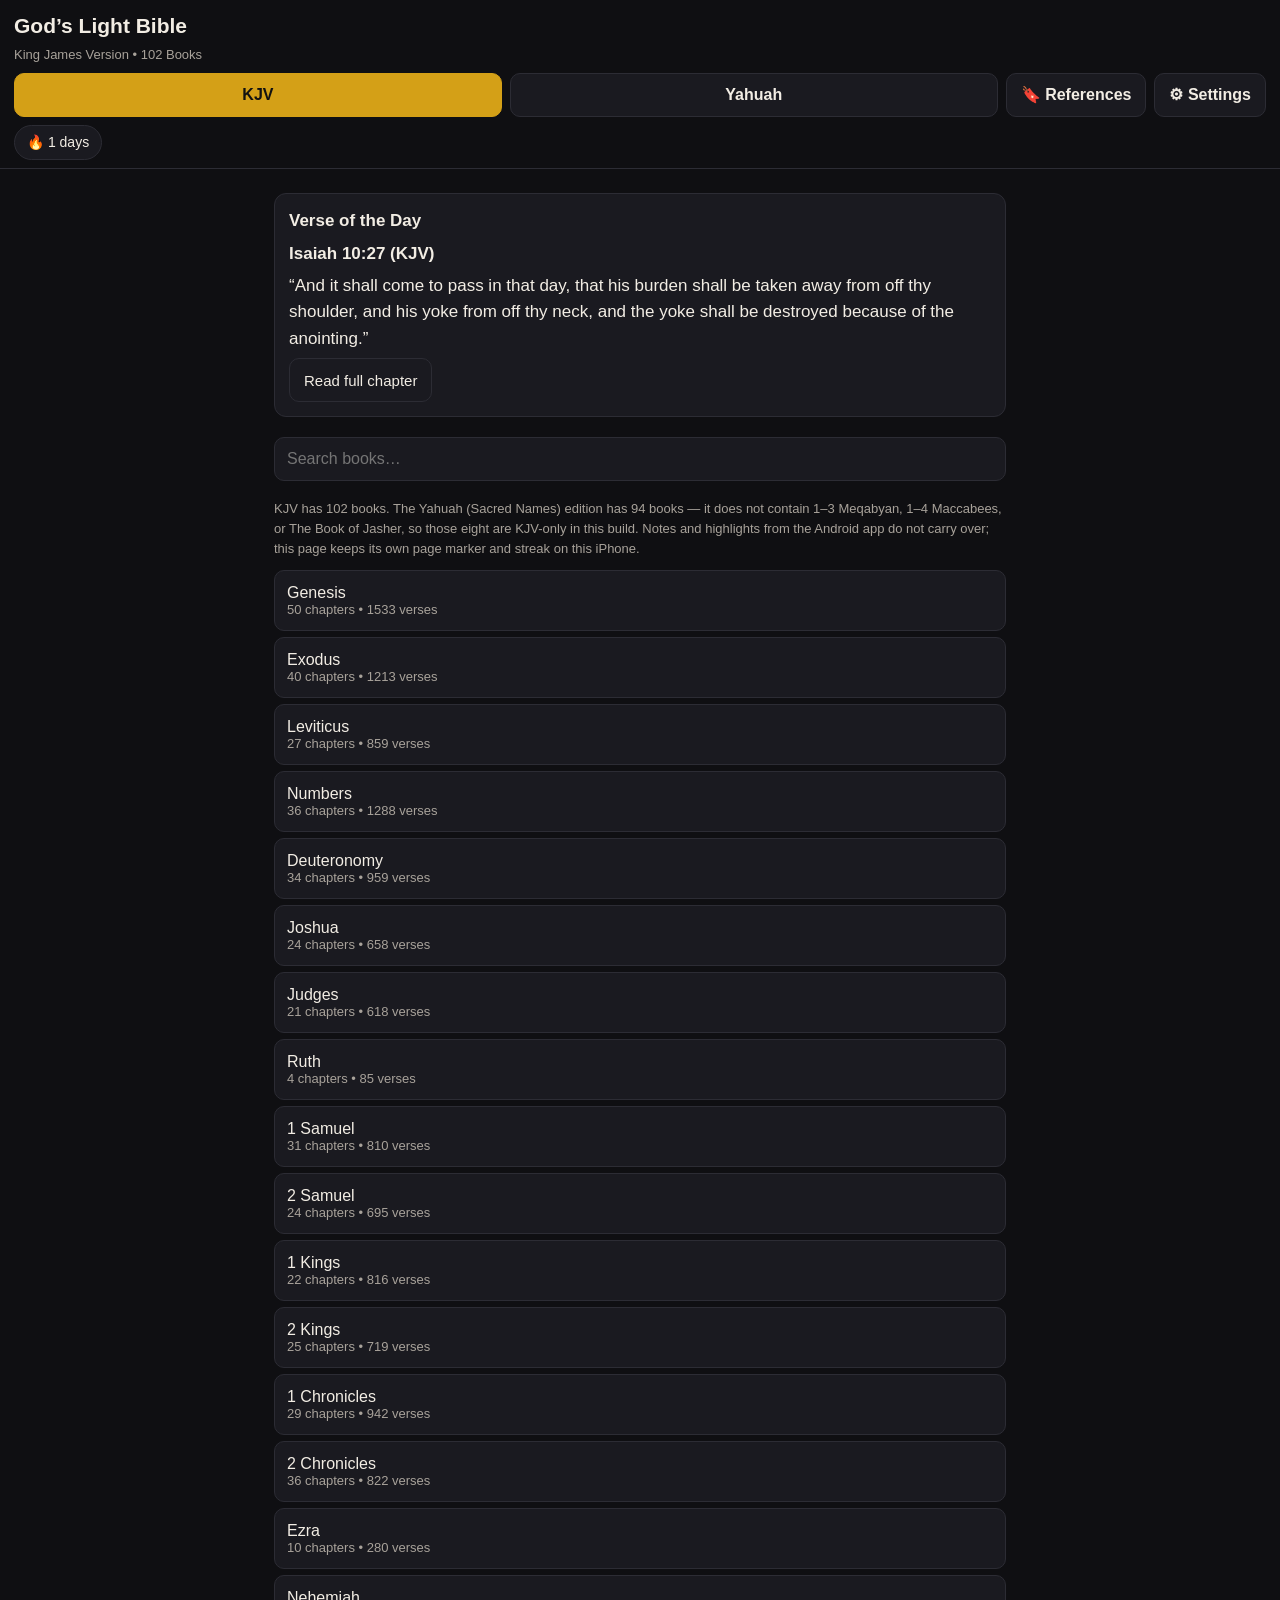
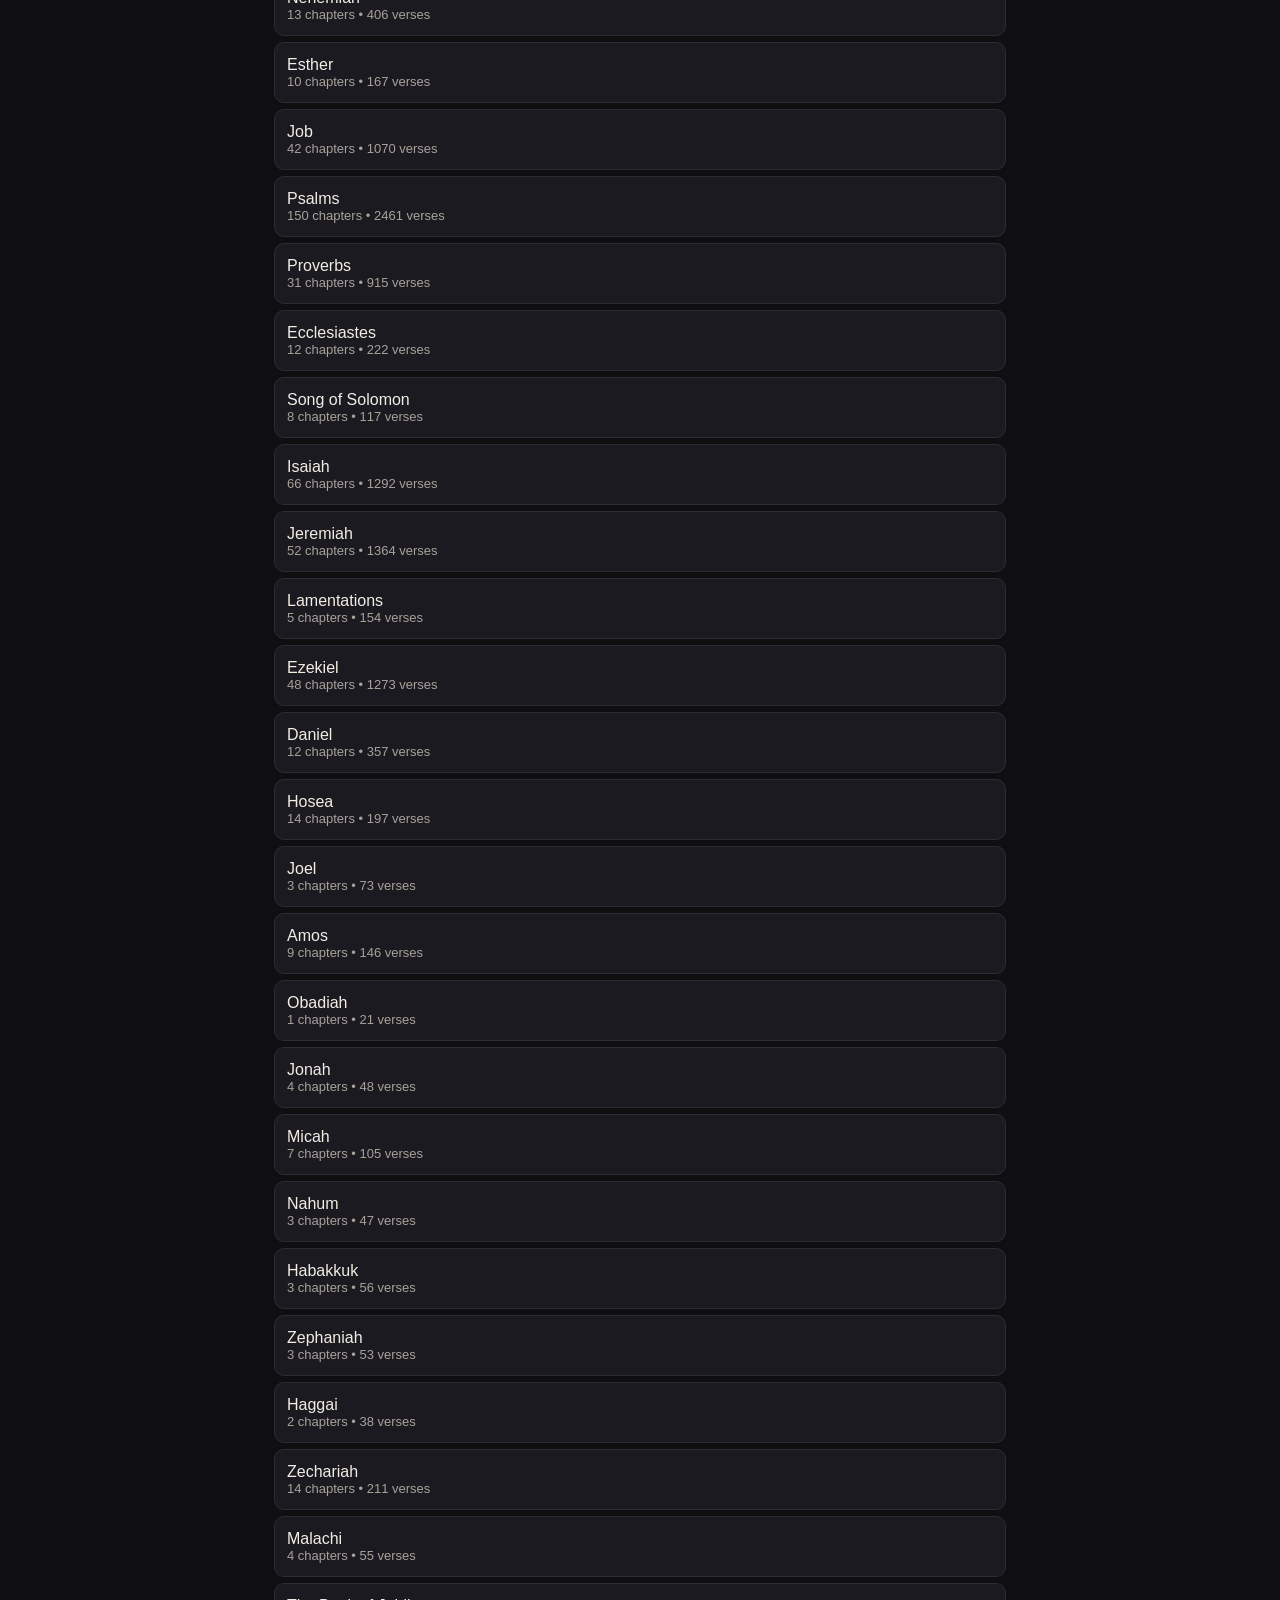
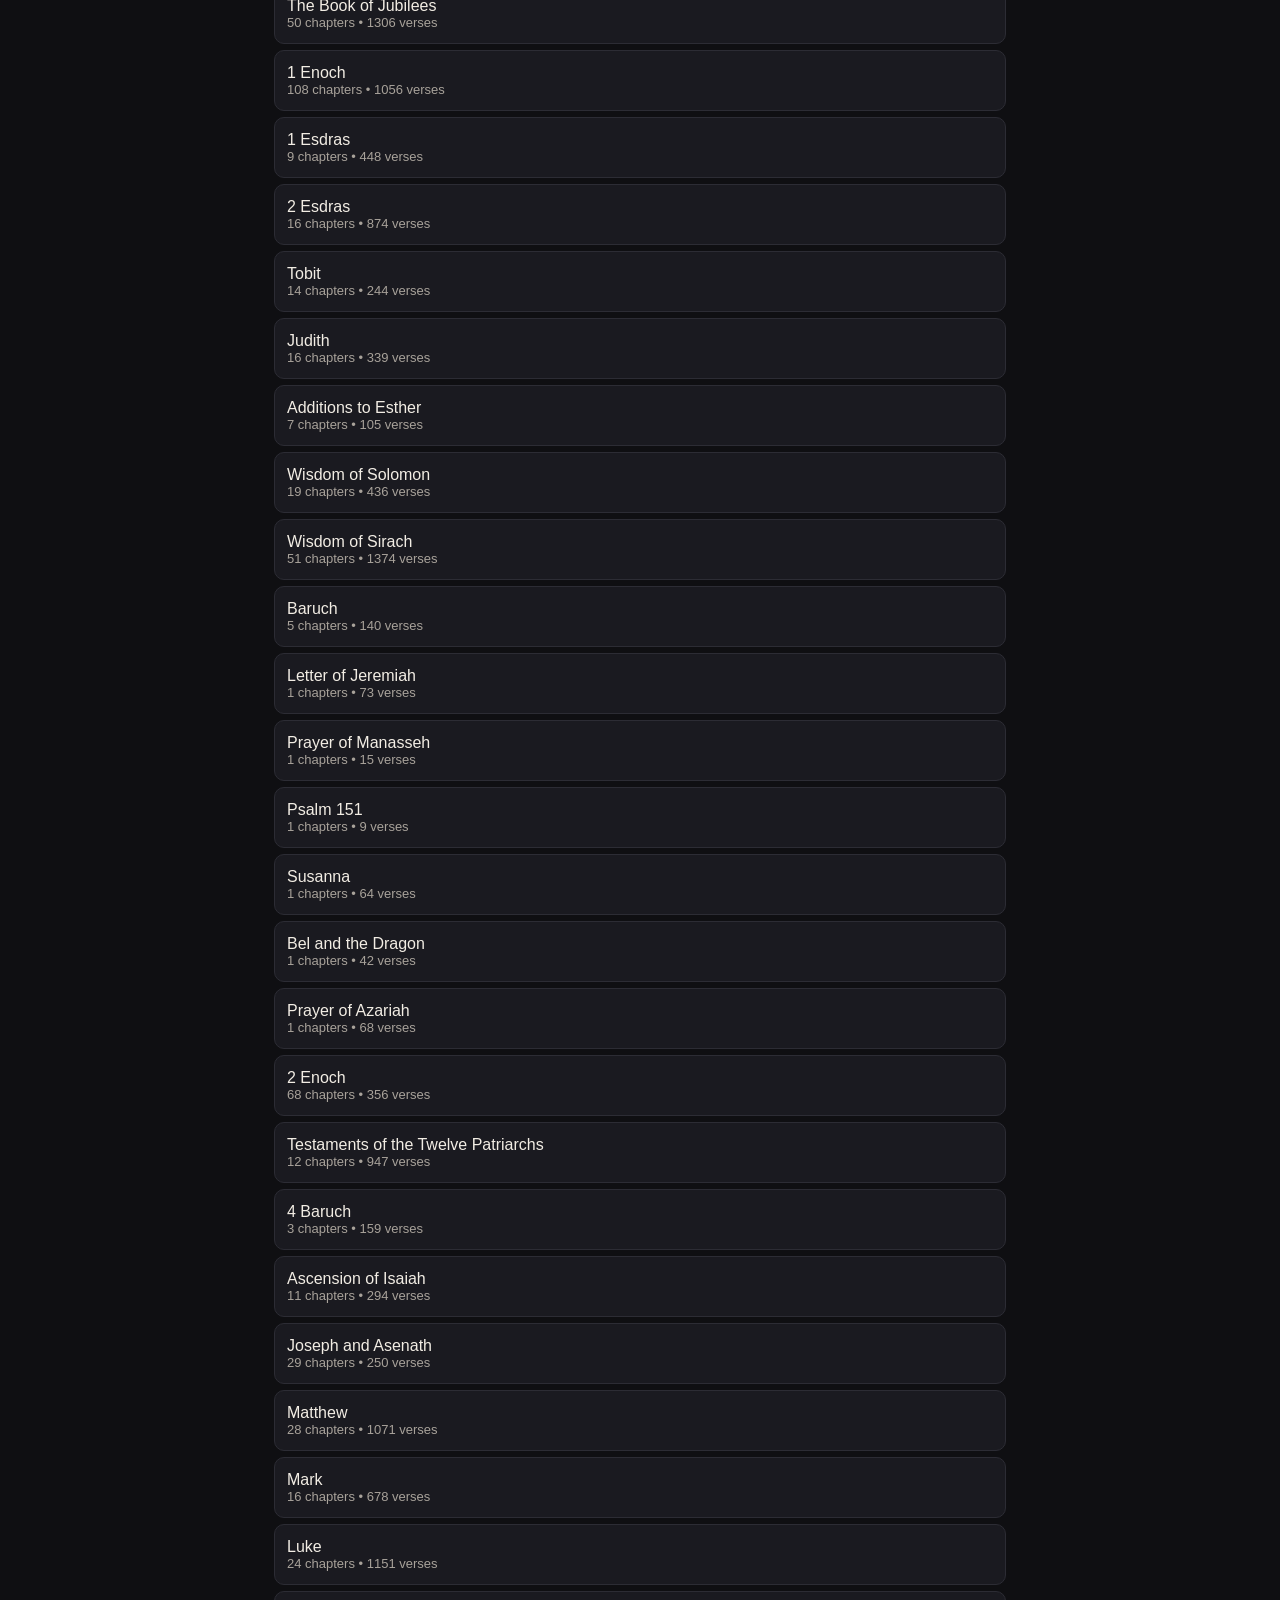
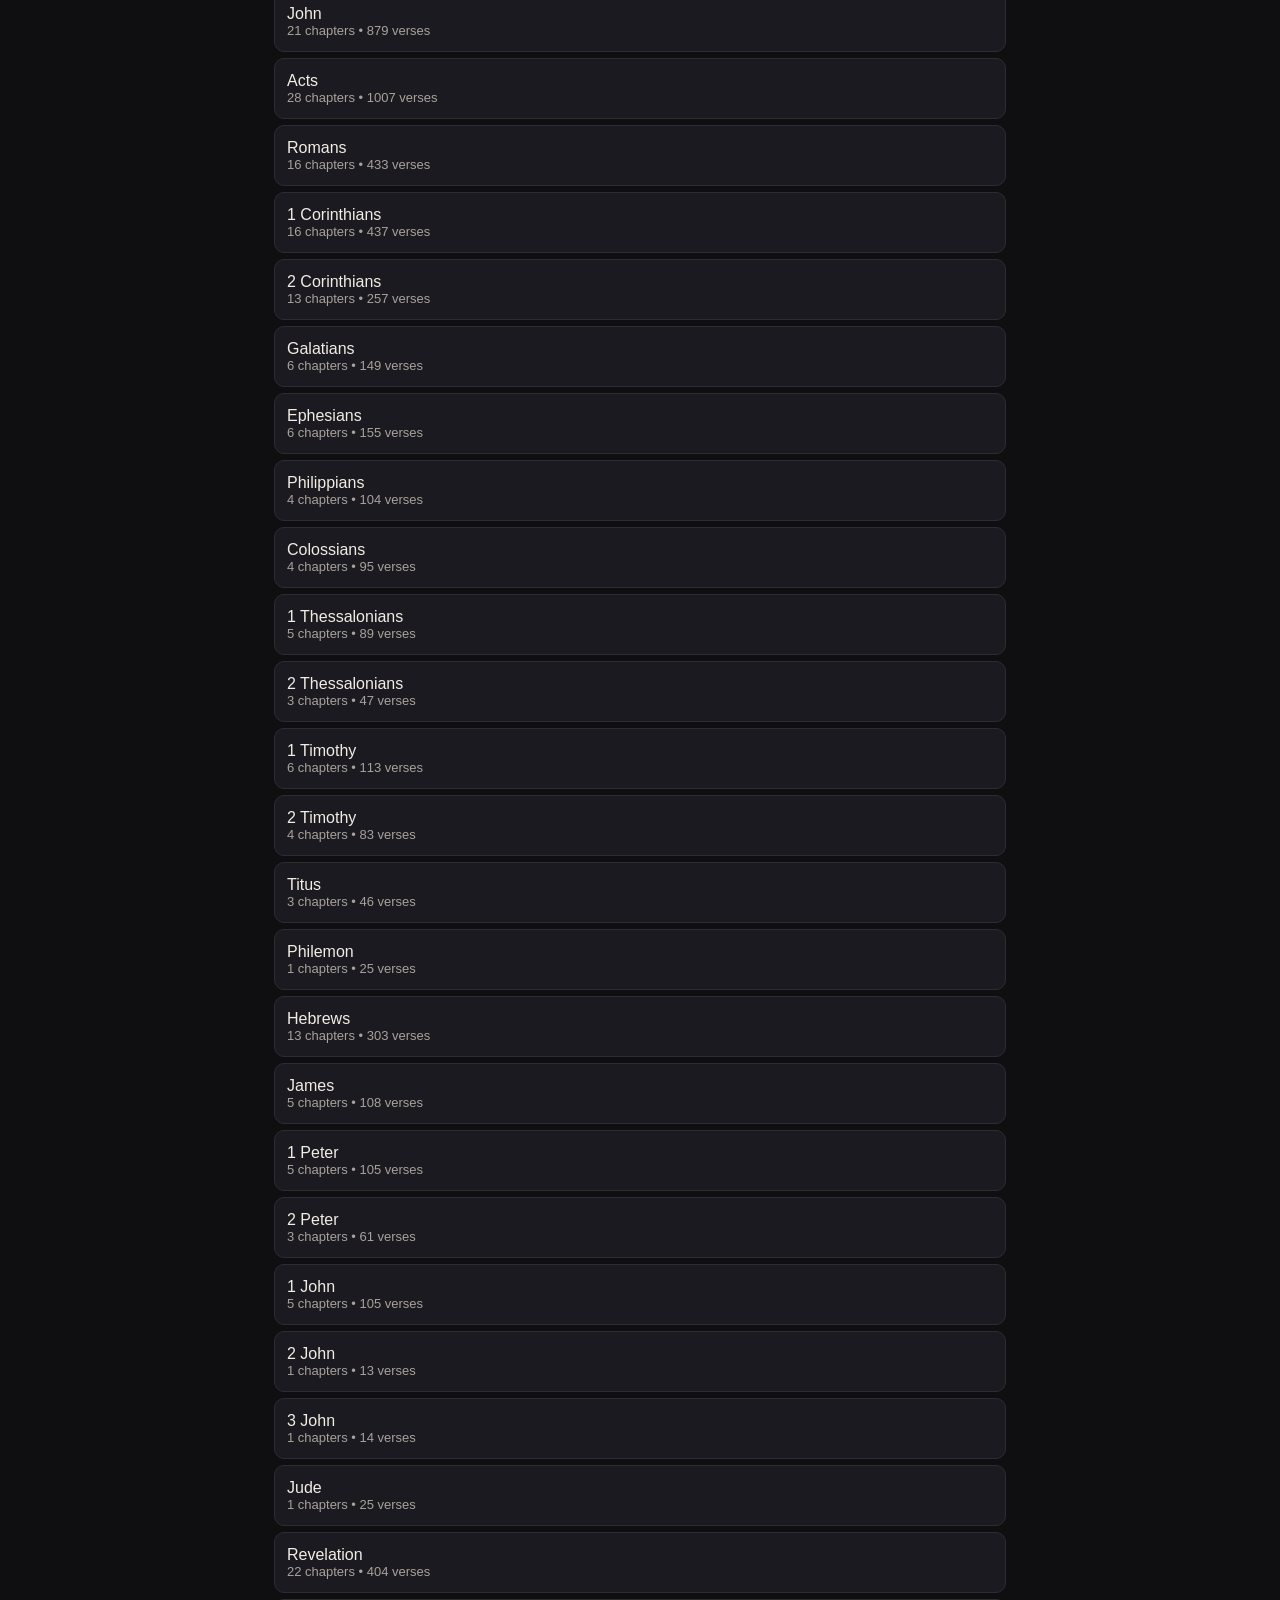
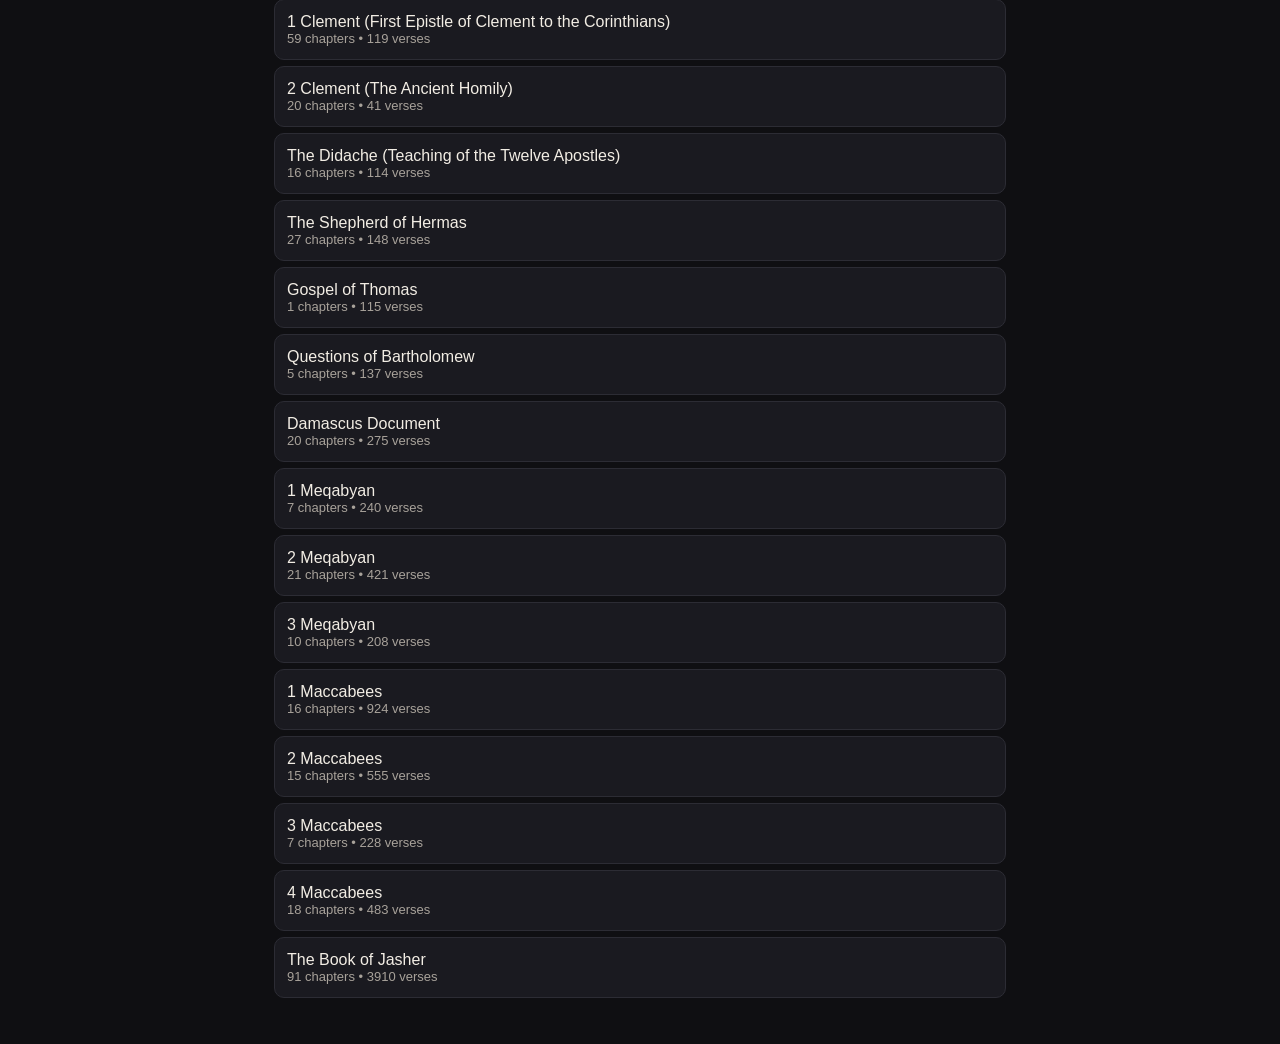
==== gods-light-bible.html @ ff51f97f "Add God's Light Bible reader page (KJV + Yahuah)" ====
<!DOCTYPE html>
<html lang="en">
<head>
<meta charset="utf-8">
<meta name="viewport" content="width=device-width, initial-scale=1, viewport-fit=cover">
<meta name="apple-mobile-web-app-capable" content="yes">
<meta name="mobile-web-app-capable" content="yes">
<meta name="apple-mobile-web-app-title" content="God's Light Bible">
<meta name="theme-color" content="#0f0f12">
<title>God's Light Bible</title>
<style>
:root{--fs:17px;--bg:#0f0f12;--card:#1a1a20;--text:#f2ede4;--muted:#a8a29a;--line:#2c2c34;--gold:#d4a017;--gold-bg:rgba(212,160,23,.16);--red:#e5484d;--accent:#d4a017}
body.light{--bg:#fffbf0;--card:#ffffff;--text:#1c1a17;--muted:#6b655c;--line:#e3dccb;--gold-bg:rgba(180,130,0,.14)}
*{box-sizing:border-box}
html,body{margin:0;padding:0}
body{background:var(--bg);color:var(--text);font-family:-apple-system,BlinkMacSystemFont,"Segoe UI",Roboto,Helvetica,Arial,sans-serif;font-size:var(--fs);line-height:1.55;padding-top:env(safe-area-inset-top);padding-bottom:env(safe-area-inset-bottom)}
header{position:sticky;top:0;z-index:20;background:var(--bg);border-bottom:1px solid var(--line);padding:10px 14px calc(8px + env(safe-area-inset-top)*0)}
h1{font-size:21px;margin:0}
.sub{font-size:13px;color:var(--muted);margin:2px 0 8px}
.tabs{display:flex;gap:8px;flex-wrap:wrap}
button{font-family:inherit;cursor:pointer;min-height:44px}
.tab{flex:1;padding:10px 8px;border:1px solid var(--line);border-radius:10px;background:var(--card);color:var(--text);font-size:16px;font-weight:700}
.tab.active{background:var(--gold);border-color:var(--gold);color:#111}
.tab.small{flex:0 0 auto;padding:10px 14px}
.streak{display:inline-block;margin-top:8px;font-size:14px;background:var(--card);border:1px solid var(--line);border-radius:999px;padding:6px 12px}
main{padding:12px 14px 40px;max-width:760px;margin:0 auto}
input[type=search],input[type=number]{width:100%;padding:12px;border:1px solid var(--line);border-radius:10px;background:var(--card);color:var(--text);font-size:16px;margin:8px 0}
.book{display:block;width:100%;text-align:left;padding:13px 12px;margin:6px 0;border:1px solid var(--line);border-radius:10px;background:var(--card);color:var(--text);font-size:16px}
.book small{color:var(--muted);display:block;font-size:13px}
.chips{display:flex;flex-wrap:wrap;gap:8px;margin:10px 0}
.chip{min-width:48px;padding:10px 6px;border:1px solid var(--line);border-radius:10px;background:var(--card);color:var(--text);font-size:16px}
.chip.active{background:var(--gold);border-color:var(--gold);color:#111;font-weight:700}
.navrow{display:flex;gap:8px;margin:12px 0}
.navbtn{flex:1;padding:12px;border:1px solid var(--line);border-radius:10px;background:var(--card);color:var(--text);font-size:16px}
.verse{padding:10px 4px;border-bottom:1px solid var(--line)}
.vnum{font-size:.72em;font-weight:700;color:var(--muted);vertical-align:super;margin-right:6px}
.sp-red{color:var(--red)}
.sp-gold{background:var(--gold-bg);border-radius:4px;padding:0 2px}
.badge{display:inline-block;font-size:11px;font-weight:700;letter-spacing:.04em;border-radius:999px;padding:2px 8px;margin:0 6px 4px 0;vertical-align:middle}
.badge.gold{background:var(--gold);color:#111}
.badge.red{background:var(--red);color:#fff}
.xref{margin:6px 0 2px;font-size:14px;color:var(--gold)}
.xref button{background:none;border:none;color:var(--gold);font-size:14px;text-decoration:underline;padding:6px 4px;min-height:32px}
.banner{background:var(--gold-bg);border:1px solid var(--gold);border-radius:12px;padding:12px;margin:10px 0}
.banner b{display:block;margin-bottom:6px}
.banner button,.widebtn{padding:10px 14px;border:1px solid var(--line);border-radius:10px;background:var(--card);color:var(--text);font-size:15px;margin-right:8px}
.note{font-size:13px;color:var(--muted);margin:10px 0}
.card{background:var(--card);border:1px solid var(--line);border-radius:12px;padding:14px;margin:12px 0}
.card h2{font-size:17px;margin:0 0 6px}
.card p{margin:6px 0}
.refgroup{margin:16px 0}
.refgroup h3{font-size:16px;margin:0 0 6px}
.ref{display:block;width:100%;text-align:left;padding:11px 12px;margin:5px 0;border:1px solid var(--line);border-radius:10px;background:var(--card);color:var(--text);font-size:15px}
.ref small{color:var(--muted);display:block;font-size:13px}
.setrow{display:flex;gap:8px;align-items:center;margin:8px 0;flex-wrap:wrap}
.setrow button{padding:10px 16px;border:1px solid var(--line);border-radius:10px;background:var(--card);color:var(--text);font-size:16px}
.setrow button.active{background:var(--gold);border-color:var(--gold);color:#111;font-weight:700}
.setrow input[type=number]{width:90px;margin:0}
#toast{position:fixed;left:50%;transform:translateX(-50%);bottom:calc(24px + env(safe-area-inset-bottom));background:#222;color:#fff;padding:12px 18px;border-radius:10px;font-size:15px;display:none;z-index:50;max-width:90%;text-align:center}
.hidden{display:none!important}
h2.chapter-title{font-size:19px;margin:4px 0 2px}
</style>
</head>
<body>
<header>
  <h1>God&rsquo;s Light Bible</h1>
  <div class="sub" id="edition-sub">King James Version &bull; 102 Books</div>
  <div class="tabs">
    <button class="tab active" id="tab-kjv" type="button">KJV</button>
    <button class="tab" id="tab-yah" type="button">Yahuah</button>
    <button class="tab small" id="tab-refs" type="button">&#128278; References</button>
    <button class="tab small" id="tab-settings" type="button">&#9881; Settings</button>
  </div>
  <span class="streak" id="streak-pill">&#128293; 0 days</span>
</header>
<main>
  <div id="banner" class="banner hidden">
    <b>&#128214; Continue where you left off</b>
    <span id="banner-ref"></span><br><br>
    <button id="banner-jump" type="button">Jump to verse &rsaquo;</button>
    <button id="banner-dismiss" type="button">Dismiss</button>
  </div>

  <section id="home-view">
    <div class="card" id="votd-card">
      <h2>Verse of the Day</h2>
      <div id="votd-ref" style="font-weight:700"></div>
      <p id="votd-text"></p>
      <button class="widebtn" id="votd-open" type="button">Read full chapter</button>
    </div>
    <input type="search" id="book-search" placeholder="Search books&hellip;" autocomplete="off">
    <p class="note">KJV has 102 books. The Yahuah (Sacred Names) edition has 94 books &mdash; it does not contain 1&ndash;3 Meqabyan, 1&ndash;4 Maccabees, or The Book of Jasher, so those eight are KJV-only in this build. Notes and highlights from the Android app do not carry over; this page keeps its own page marker and streak on this iPhone.</p>
    <div id="book-list"></div>
  </section>

  <section id="reader-view" class="hidden">
    <button class="widebtn" id="back-books" type="button">&larr; All books</button>
    <h2 class="chapter-title" id="reader-title"></h2>
    <div class="sub" id="reader-chapter-title"></div>
    <div class="chips" id="chapter-chips"></div>
    <div id="kjv-only-note" class="banner hidden"></div>
    <div id="verses"></div>
    <div class="navrow">
      <button class="navbtn" id="prev-ch" type="button">&larr; Prev chapter</button>
      <button class="navbtn" id="next-ch" type="button">Next chapter &rarr;</button>
    </div>
    <button class="widebtn" id="mark-page" type="button">&#128278; Mark this page</button>
  </section>

  <section id="refs-view" class="hidden">
    <button class="widebtn" id="back-refs" type="button">&larr; Back to books</button>
    <h2>Johnny&rsquo;s References</h2>
    <p class="note" id="refs-intro"></p>
    <div id="refs-list"></div>
  </section>

  <section id="settings-view" class="hidden">
    <button class="widebtn" id="back-settings" type="button">&larr; Back</button>
    <h2>Settings</h2>
    <div class="card">
      <b>Text size</b>
      <div class="setrow">
        <button id="font-dec" type="button">A&minus;</button>
        <span id="font-val">17px</span>
        <button id="font-inc" type="button">A+</button>
      </div>
    </div>
    <div class="card">
      <b>Theme</b>
      <div class="setrow">
        <button id="theme-dark" type="button">Dark</button>
        <button id="theme-light" type="button">Light</button>
      </div>
    </div>
    <div class="card">
      <b>Reading streak &mdash; Fix my streak</b>
      <p class="note">If an update ever resets your streak, enter your real day count here and tap Save streak. It sets your streak to that many days as of today.</p>
      <div class="setrow">
        <span>My streak is</span>
        <input type="number" id="streak-num" min="1" max="3650" inputmode="numeric" aria-label="Streak days">
        <span>days as of today.</span>
        <button id="streak-save" type="button">Save streak</button>
      </div>
    </div>
    <div class="card">
      <b>About this page</b>
      <p class="note">God&rsquo;s Light Bible, web edition &mdash; KJV + Yahuah, 102 / 94 books. Open it once with signal and the service worker saves it on your iPhone for offline reading. Your page marker and streak are stored only in this browser on this iPhone.</p>
    </div>
  </section>
</main>
<div id="toast"></div>
<script>
"use strict";
var DATA = null;
var KJV = [], YAH = [], XREFS = {}, REFS = [], TITLES = {};
var KJV_ONLY = {};
["1 Meqabyan","2 Meqabyan","3 Meqabyan","1 Maccabees","2 Maccabees","3 Maccabees","4 Maccabees","The Book of Jasher"].forEach(function(n){ KJV_ONLY[n] = true; });

function $(id){ return document.getElementById(id); }
function esc(s){ return String(s).replace(/[&<>\"']/g, function(c){ return {"&":"&amp;","<":"&lt;",">":"&gt;",'"':"&quot;","'":"&#39;"}[c]; }); }
function lsGet(k, d){ try { var v = localStorage.getItem("glb-web:" + k); return v === null ? d : v; } catch(e){ return d; } }
function lsSet(k, v){ try { localStorage.setItem("glb-web:" + k, v); return true; } catch(e){ return false; } }

var state = { version: "kjv", book: 0, chapter: 0 };
var books = function(){ return state.version === "kjv" ? KJV : YAH; };
var bookNames = function(v){ return (v === "kjv" ? KJV : YAH).map(function(b){ return b.name; }); };

function toast(msg){
  var t = $("toast"); t.textContent = msg; t.style.display = "block";
  setTimeout(function(){ t.style.display = "none"; }, 3500);
}
function todayStr(d){ return d.getFullYear() + "-" + String(d.getMonth()+1).padStart(2,"0") + "-" + String(d.getDate()).padStart(2,"0"); }

/* ---------- streak: once per calendar day ---------- */
function streakTick(){
  var today = todayStr(new Date());
  var last = lsGet("streak-last", "");
  var count = parseInt(lsGet("streak", "0"), 10) || 0;
  if (last !== today) {
    var y = new Date(); y.setDate(y.getDate() - 1);
    count = (last === todayStr(y)) ? count + 1 : 1;
    lsSet("streak", String(count)); lsSet("streak-last", today);
  }
  $("streak-pill").textContent = "\uD83D\uDD25 " + count + " days";
  $("streak-num").value = String(count);
}

/* ---------- settings ---------- */
function applyFont(){
  var px = parseInt(lsGet("font", "17"), 10) || 17;
  document.documentElement.style.setProperty("--fs", px + "px");
  $("font-val").textContent = px + "px";
}
function applyTheme(){
  var t = lsGet("theme", "dark");
  document.body.classList.toggle("light", t === "light");
  $("theme-dark").classList.toggle("active", t !== "light");
  $("theme-light").classList.toggle("active", t === "light");
}

/* ---------- views ---------- */
function showView(name){
  ["home-view","reader-view","refs-view","settings-view"].forEach(function(id){
    $(id).classList.toggle("hidden", id !== name);
  });
  window.scrollTo(0, 0);
}

/* ---------- book list ---------- */
function renderBookList(){
  var q = ($("book-search").value || "").toLowerCase();
  var list = $("book-list"); list.innerHTML = "";
  books().forEach(function(b, i){
    if (q && b.name.toLowerCase().indexOf(q) === -1) return;
    var btn = document.createElement("button");
    btn.className = "book"; btn.type = "button";
    btn.innerHTML = esc(b.name) + "<small>" + b.chapters.length + " chapters &bull; " +
      b.chapters.reduce(function(n, ch){ return n + ch.length; }, 0) + " verses</small>";
    btn.onclick = function(){ openBook(i); };
    list.appendChild(btn);
  });
  if (!list.children.length) list.innerHTML = "<p class=\"note\">No books match that search.</p>";
  $("edition-sub").textContent = state.version === "kjv"
    ? "King James Version \u2022 102 Books"
    : "Yahuah \u2022 Sacred Names \u2022 94 Books";
  $("tab-kjv").classList.toggle("active", state.version === "kjv");
  $("tab-yah").classList.toggle("active", state.version === "yah");
}

/* ---------- verse of the day: deterministic from the date ---------- */
function verseOfTheDay(){
  var now = new Date();
  var start = new Date(now.getFullYear(), 0, 0);
  var doy = Math.floor((now - start) / 86400000);
  var total = 0, flat = [];
  KJV.forEach(function(b, bi){ b.chapters.forEach(function(ch, ci){ total += ch.length; }); });
  var idx = (doy * 7919) % total, n = 0, pick = null;
  outer:
  for (var bi = 0; bi < KJV.length; bi++) {
    for (var ci = 0; ci < KJV[bi].chapters.length; ci++) {
      for (var vi = 0; vi < KJV[bi].chapters[ci].length; vi++) {
        if (n === idx) { pick = {bi: bi, ci: ci, vi: vi}; break outer; }
        n++;
      }
    }
  }
  return pick;
}
function verseText(book, ch, vi){
  return book.chapters[ch][vi][1].map(function(s){ return s[0]; }).join(" ");
}
function renderVotd(){
  var p = verseOfTheDay();
  var b = KJV[p.bi], v = b.chapters[p.ci][p.vi];
  $("votd-ref").textContent = b.name + " " + (p.ci + 1) + ":" + v[0] + " (KJV)";
  $("votd-text").textContent = "\u201C" + verseText(b, p.ci, p.vi) + "\u201D";
  $("votd-open").onclick = function(){
    state.version = "kjv"; renderBookList();
    openBook(p.bi); openChapter(p.ci, v[0]);
  };
}

/* ---------- reader ---------- */
function openBook(bi){
  state.book = bi; state.chapter = 0;
  showView("reader-view");
  renderReader();
}
function openChapter(ci, verseNum){
  state.chapter = ci;
  renderReader();
  if (verseNum) {
    setTimeout(function(){
      var el = document.getElementById("v-" + verseNum);
      if (el) el.scrollIntoView({block: "start"});
    }, 30);
  }
}
function chapterTitle(bookName, ci){
  var t = TITLES[bookName];
  return (t && t[ci]) ? t[ci] : "";
}
function renderReader(){
  var b = books()[state.book];
  var note = $("kjv-only-note");
  if (!b) { /* book missing in this version (should not happen via list) */
    note.classList.remove("hidden");
    note.innerHTML = "";
    showView("reader-view");
    return;
  }
  note.classList.add("hidden");
  $("reader-title").textContent = b.name + " " + (state.chapter + 1);
  $("reader-chapter-title").textContent = chapterTitle(b.name, state.chapter);
  var chips = $("chapter-chips"); chips.innerHTML = "";
  b.chapters.forEach(function(ch, i){
    var c = document.createElement("button");
    c.className = "chip" + (i === state.chapter ? " active" : ""); c.type = "button";
    c.textContent = String(i + 1);
    c.onclick = function(){ openChapter(i); };
    chips.appendChild(c);
  });
  var verses = $("verses"); verses.innerHTML = "";
  var goldLabel = state.version === "kjv" ? "GOD SPEAKS" : "YAHUAH SPEAKS";
  var redLabel = state.version === "kjv" ? "JESUS" : "YAHUSHA";
  b.chapters[state.chapter].forEach(function(v){
    var num = v[0], segs = v[1];
    var hasRed = segs.some(function(s){ return s[1] === 1; });
    var hasGold = segs.some(function(s){ return s[2] === 1; });
    var div = document.createElement("div");
    div.className = "verse"; div.id = "v-" + num;
    var html = "<span class=\"vnum\">" + num + "</span>";
    if (hasGold) html += "<span class=\"badge gold\">" + goldLabel + "</span>";
    if (hasRed) html += "<span class=\"badge red\">" + redLabel + "</span>";
    segs.forEach(function(s, i){
      var cls = s[1] === 1 ? "sp-red" : (s[2] === 1 ? "sp-gold" : "");
      html += "<span class=\"" + cls + "\">" + esc(s[0]) + "</span>" + (i < segs.length - 1 ? " " : "");
    });
    div.innerHTML = html;
    var key = b.name + " " + (state.chapter + 1) + ":" + num;
    var xr = XREFS[key];
    if (xr) {
      var xrDiv = document.createElement("div");
      xrDiv.className = "xref";
      xrDiv.appendChild(document.createTextNode("Also in: "));
      xr.forEach(function(t, i){
        var btn = document.createElement("button");
        btn.type = "button"; btn.textContent = t.label;
        btn.onclick = (function(ref){ return function(){ jumpRef(ref); }; })(t.ref);
        xrDiv.appendChild(btn);
        if (i < xr.length - 1) xrDiv.appendChild(document.createTextNode(" \u2022 "));
      });
      div.appendChild(xrDiv);
    }
    verses.appendChild(div);
  });
  savePositionSoon();
}

/* ---------- cross-reference jumping ---------- */
function parseRef(ref){
  // Longest book-name match first, in the current edition, then KJV.
  var cands = bookNames(state.version).slice().sort(function(a, b){ return b.length - a.length; });
  var m = matchRef(ref, cands, state.version);
  if (m) return m;
  var kcands = bookNames("kjv").slice().sort(function(a, b){ return b.length - a.length; });
  m = matchRef(ref, kcands, "kjv");
  if (m) { m.otherVersion = true; return m; }
  return null;
}
function matchRef(ref, names, version){
  for (var i = 0; i < names.length; i++) {
    var name = names[i];
    if (ref.indexOf(name) === 0) {
      var rest = ref.slice(name.length).trim();
      var mm = rest.match(/^(\d+):(\d+)(?:-(\d+))?/);
      if (mm) {
        var list = version === "kjv" ? KJV : YAH;
        for (var bi = 0; bi < list.length; bi++) {
          if (list[bi].name === name) return {version: version, book: bi, chapter: parseInt(mm[1], 10) - 1, verse: parseInt(mm[2], 10)};
        }
      }
    }
  }
  return null;
}
function jumpRef(ref){
  var t = parseRef(ref);
  if (!t) { toast("Could not open " + ref); return; }
  if (t.otherVersion) {
    state.version = "kjv"; renderBookList();
    toast("That book is not in the Yahuah edition \u2014 opened in KJV.");
  }
  openBook(t.book); openChapter(t.chapter, t.verse);
}
function jumpTo(version, bookName, ch, v){
  var list = version === "kjv" ? KJV : YAH;
  for (var i = 0; i < list.length; i++) {
    if (list[i].name === bookName) {
      if (version !== state.version) { state.version = version; renderBookList(); }
      openBook(i); openChapter(ch - 1, v || 1);
      return true;
    }
  }
  return false;
}

/* ---------- page marker ---------- */
function savePositionSoon(){ /* marker is saved on demand; keep scroll for banner jump */ }
function currentMarker(){
  return {version: state.version, book: state.book, chapter: state.chapter, scroll: window.scrollY || 0};
}
function markerLabel(m){
  var list = m.version === "kjv" ? KJV : YAH;
  var b = list[m.book];
  return (b ? b.name : "Book") + " " + (m.chapter + 1) + " (" + (m.version === "kjv" ? "KJV" : "Yahuah") + ")";
}
function showBanner(){
  var raw = lsGet("marker", "");
  if (!raw) return;
  try {
    var m = JSON.parse(raw);
    $("banner-ref").textContent = markerLabel(m);
    $("banner").classList.remove("hidden");
  } catch(e){}
}

/* ---------- references view ---------- */
function renderRefs(){
  $("refs-intro").textContent = DATA.refsIntro || "";
  var list = $("refs-list"); list.innerHTML = "";
  REFS.forEach(function(g){
    var wrap = document.createElement("div");
    wrap.className = "refgroup";
    var h = document.createElement("h3"); h.textContent = g.title; wrap.appendChild(h);
    g.refs.forEach(function(r){
      var btn = document.createElement("button");
      btn.className = "ref"; btn.type = "button";
      btn.innerHTML = esc(r.label) + (r.note ? "<small>" + esc(r.note) + "</small>" : "");
      btn.onclick = function(){
        var ok = jumpTo(state.version, r.book, r.ch, r.v);
        if (!ok && state.version !== "kjv") {
          jumpTo("kjv", r.book, r.ch, r.v);
          toast("That book is not in the Yahuah edition \u2014 opened in KJV.");
        } else if (!ok) { toast("Could not open " + r.label); }
      };
      wrap.appendChild(btn);
    });
    list.appendChild(wrap);
  });
}

/* ---------- version switching ---------- */
function setVersion(v, keepBookName){
  var curName = null;
  if (keepBookName) curName = books()[state.book] ? books()[state.book].name : null;
  state.version = v;
  renderBookList();
  if (curName) {
    var list = books();
    for (var i = 0; i < list.length; i++) {
      if (list[i].name === curName) { openBook(i); return; }
    }
    // Book is not in the new version: show a plain KJV-only note.
    showView("reader-view");
    $("reader-title").textContent = curName;
    $("reader-chapter-title").textContent = "";
    $("chapter-chips").innerHTML = "";
    $("verses").innerHTML = "";
    var note = $("kjv-only-note");
    note.classList.remove("hidden");
    note.innerHTML = "<b>" + esc(curName) + " is KJV-only in this build.</b><br>" +
      "The Yahuah edition has 94 books and does not contain this book. " +
      "Switch back to KJV to read it.<br><br>" +
      "<button type=\"button\" id=\"back-to-kjv\" style=\"padding:10px 14px;border:1px solid var(--line);border-radius:10px;background:var(--card);color:var(--text);font-size:15px\">Back to KJV</button>";
    $("back-to-kjv").onclick = function(){ setVersion("kjv", true); };
  }
}

/* ---------- wiring ---------- */
$("tab-kjv").onclick = function(){ setVersion("kjv", true); };
$("tab-yah").onclick = function(){ setVersion("yah", true); };
$("tab-refs").onclick = function(){ renderRefs(); showView("refs-view"); };
$("tab-settings").onclick = function(){ showView("settings-view"); };
$("back-books").onclick = function(){ renderBookList(); showView("home-view"); };
$("back-refs").onclick = function(){ showView("home-view"); };
$("back-settings").onclick = function(){ showView("home-view"); };
$("book-search").addEventListener("input", renderBookList);
$("prev-ch").onclick = function(){
  if (state.chapter > 0) { openChapter(state.chapter - 1); }
  else if (state.book > 0) { openBook(state.book - 1); var b = books()[state.book]; openChapter(b.chapters.length - 1); }
};
$("next-ch").onclick = function(){
  var b = books()[state.book];
  if (state.chapter < b.chapters.length - 1) { openChapter(state.chapter + 1); }
  else if (state.book < books().length - 1) { openBook(state.book + 1); }
};
$("mark-page").onclick = function(){
  lsSet("marker", JSON.stringify(currentMarker()));
  $("banner-ref").textContent = markerLabel(currentMarker());
  $("banner").classList.remove("hidden");
  toast("Page marked: " + markerLabel(currentMarker()));
};
$("banner-jump").onclick = function(){
  var raw = lsGet("marker", "");
  if (!raw) return;
  try {
    var m = JSON.parse(raw);
    if (m.version !== state.version) { state.version = m.version; renderBookList(); }
    openBook(m.book); openChapter(m.chapter);
    setTimeout(function(){ window.scrollTo(0, m.scroll || 0); }, 60);
  } catch(e){}
};
$("banner-dismiss").onclick = function(){ $("banner").classList.add("hidden"); };
$("font-dec").onclick = function(){ var p = Math.max(14, (parseInt(lsGet("font","17"),10)||17) - 1); lsSet("font", String(p)); applyFont(); };
$("font-inc").onclick = function(){ var p = Math.min(24, (parseInt(lsGet("font","17"),10)||17) + 1); lsSet("font", String(p)); applyFont(); };
$("theme-dark").onclick = function(){ lsSet("theme", "dark"); applyTheme(); };
$("theme-light").onclick = function(){ lsSet("theme", "light"); applyTheme(); };
$("streak-save").onclick = function(){
  var n = parseInt($("streak-num").value, 10);
  if (isNaN(n) || n < 1 || n > 3650) { toast("Enter your streak in days (1-3650)."); return; }
  lsSet("streak", String(n)); lsSet("streak-last", todayStr(new Date()));
  $("streak-pill").textContent = "\uD83D\uDD25 " + n + " days";
  toast("Streak set to " + n + " days as of today.");
};

/* ---------- data loading (GitHub Pages: base64 + gzipped JSON) ---------- */
function fetchJson(url){
  return fetch(url).then(function(r){ if(!r.ok) throw new Error("Could not load " + url + " (" + r.status + ")"); return r.json(); });
}
function fetchB64GzJson(url){
  return fetch(url).then(function(r){
    if(!r.ok) throw new Error("Could not load " + url + " (" + r.status + ")");
    if(typeof DecompressionStream === "undefined" || typeof atob === "undefined") throw new Error("no-decompression");
    return r.text();
  }).then(function(b64){
    var bin = atob(b64.replace(/\\s+/g, ""));
    var bytes = new Uint8Array(bin.length);
    for (var i = 0; i < bin.length; i++) bytes[i] = bin.charCodeAt(i);
    return new Response(new Response(bytes).body.pipeThrough(new DecompressionStream("gzip"))).json();
  });
}
function loadData(){
  return Promise.all([
    fetchB64GzJson("./kjv94.json.b64"),
    fetchB64GzJson("./bible.json.b64"),
    fetchJson("./xrefs.json"),
    fetchJson("./references.json"),
    fetchB64GzJson("./chapter-titles.json.b64")
  ]).then(function(res){
    var kjv = res[0], yah = res[1], xr = res[2], rf = res[3], tt = res[4];
    KJV = kjv.books; YAH = yah.books;
    XREFS = xr.xrefs || {};
    REFS = rf.groups || [];
    TITLES = tt || {};
    DATA = {kjv:{title:kjv.title, books:KJV}, yah:{title:yah.title, books:YAH}, xrefs:XREFS, refs:REFS, refsIntro: rf.intro || "", titles:TITLES, kjvOnly:Object.keys(KJV_ONLY)};
    renderBookList(); renderVotd(); showBanner();
  });
}
/* ---------- init ---------- */
applyFont(); applyTheme(); streakTick();
if (typeof DecompressionStream === "undefined") {
  $("book-list").innerHTML = "<p class=\"note\">This page needs a newer iPhone software version to open the Bible files. Please update iOS to 16.4 or later and try again.</p>";
} else {
  $("book-list").innerHTML = "<p class=\"note\">Loading scriptures&hellip;</p>";
  loadData().catch(function(err){
    $("book-list").innerHTML = "<p class=\"note\">Could not load the Bible files. Check your signal and reload the page. (" + String((err && err.message) || err) + ")</p>";
  });
}
</script>
<script>
/* GitHub Pages: register the site service worker so this page is saved
   for offline use after the first visit with signal. Harmless when opened
   as a plain file (registration fails there and the error is ignored). */
if ("serviceWorker" in navigator) { navigator.serviceWorker.register("./sw.js").catch(function(){}); }
</script>
</body>
</html>
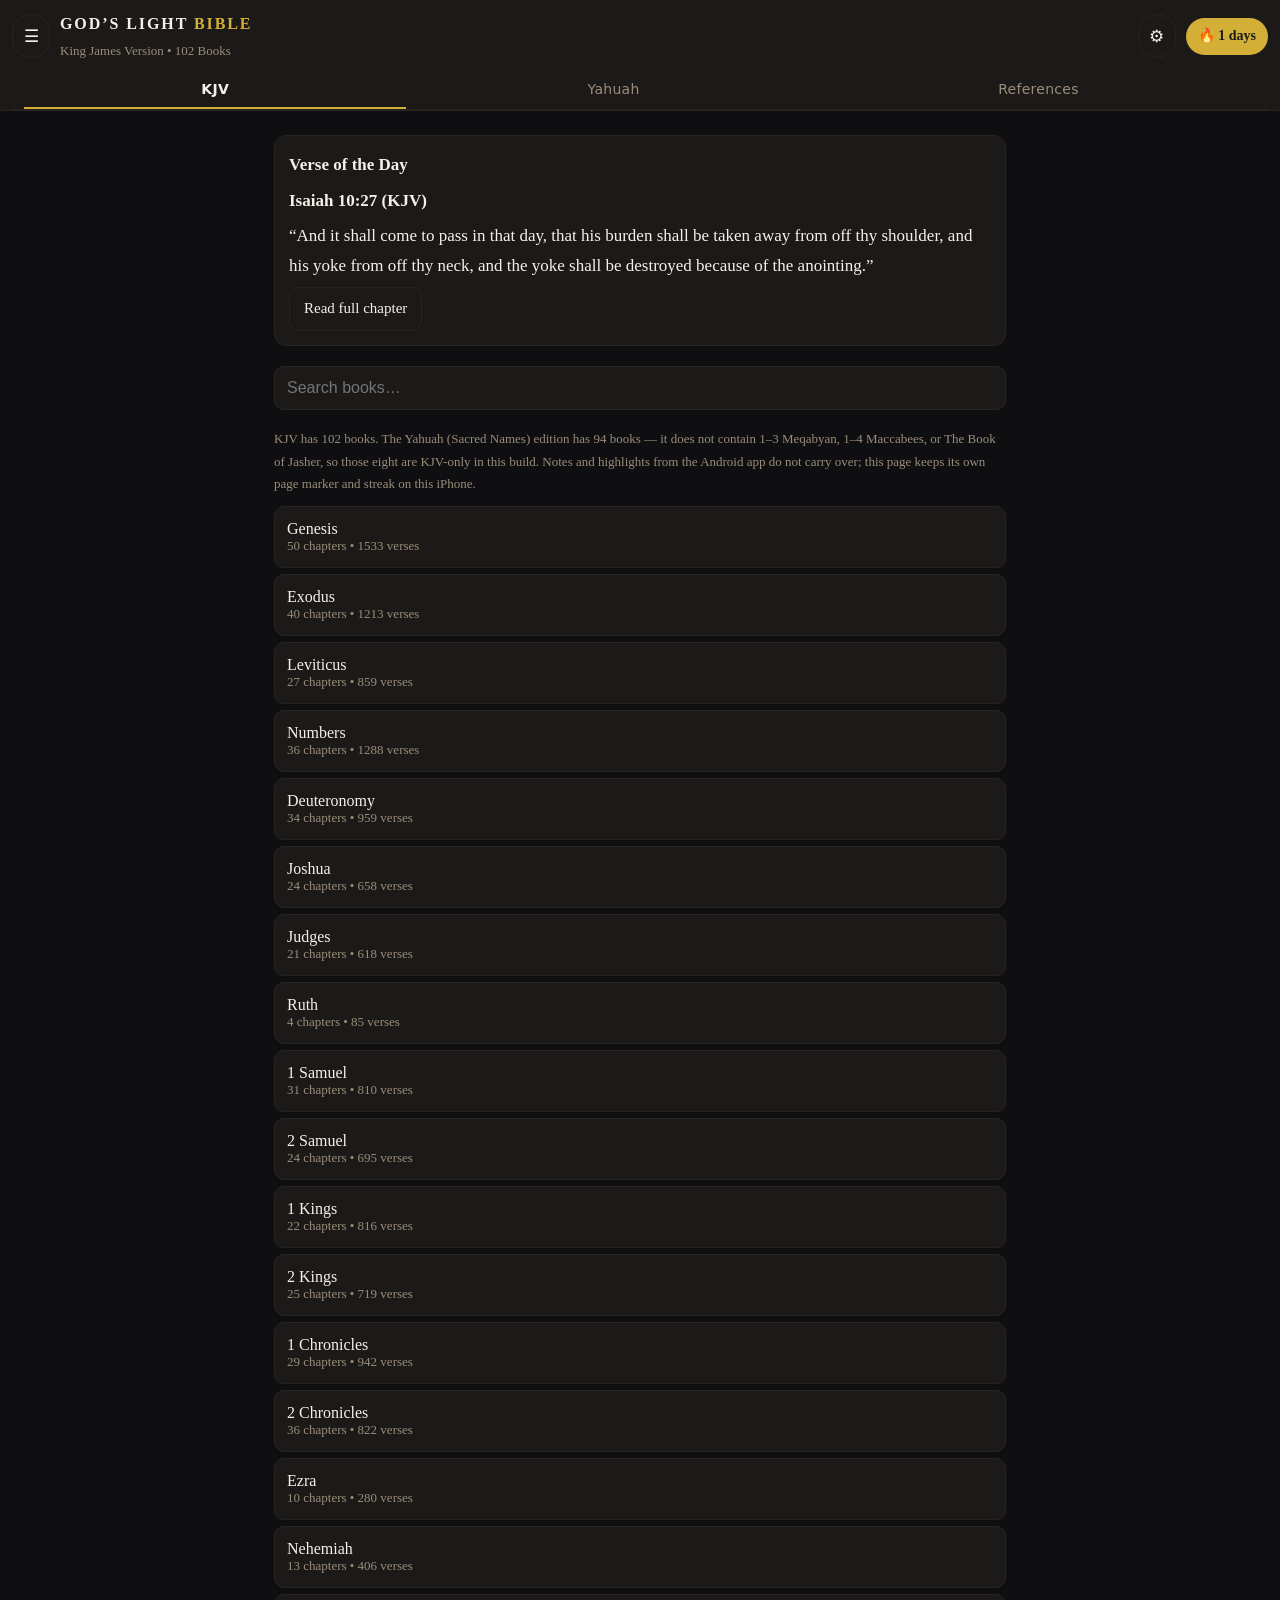
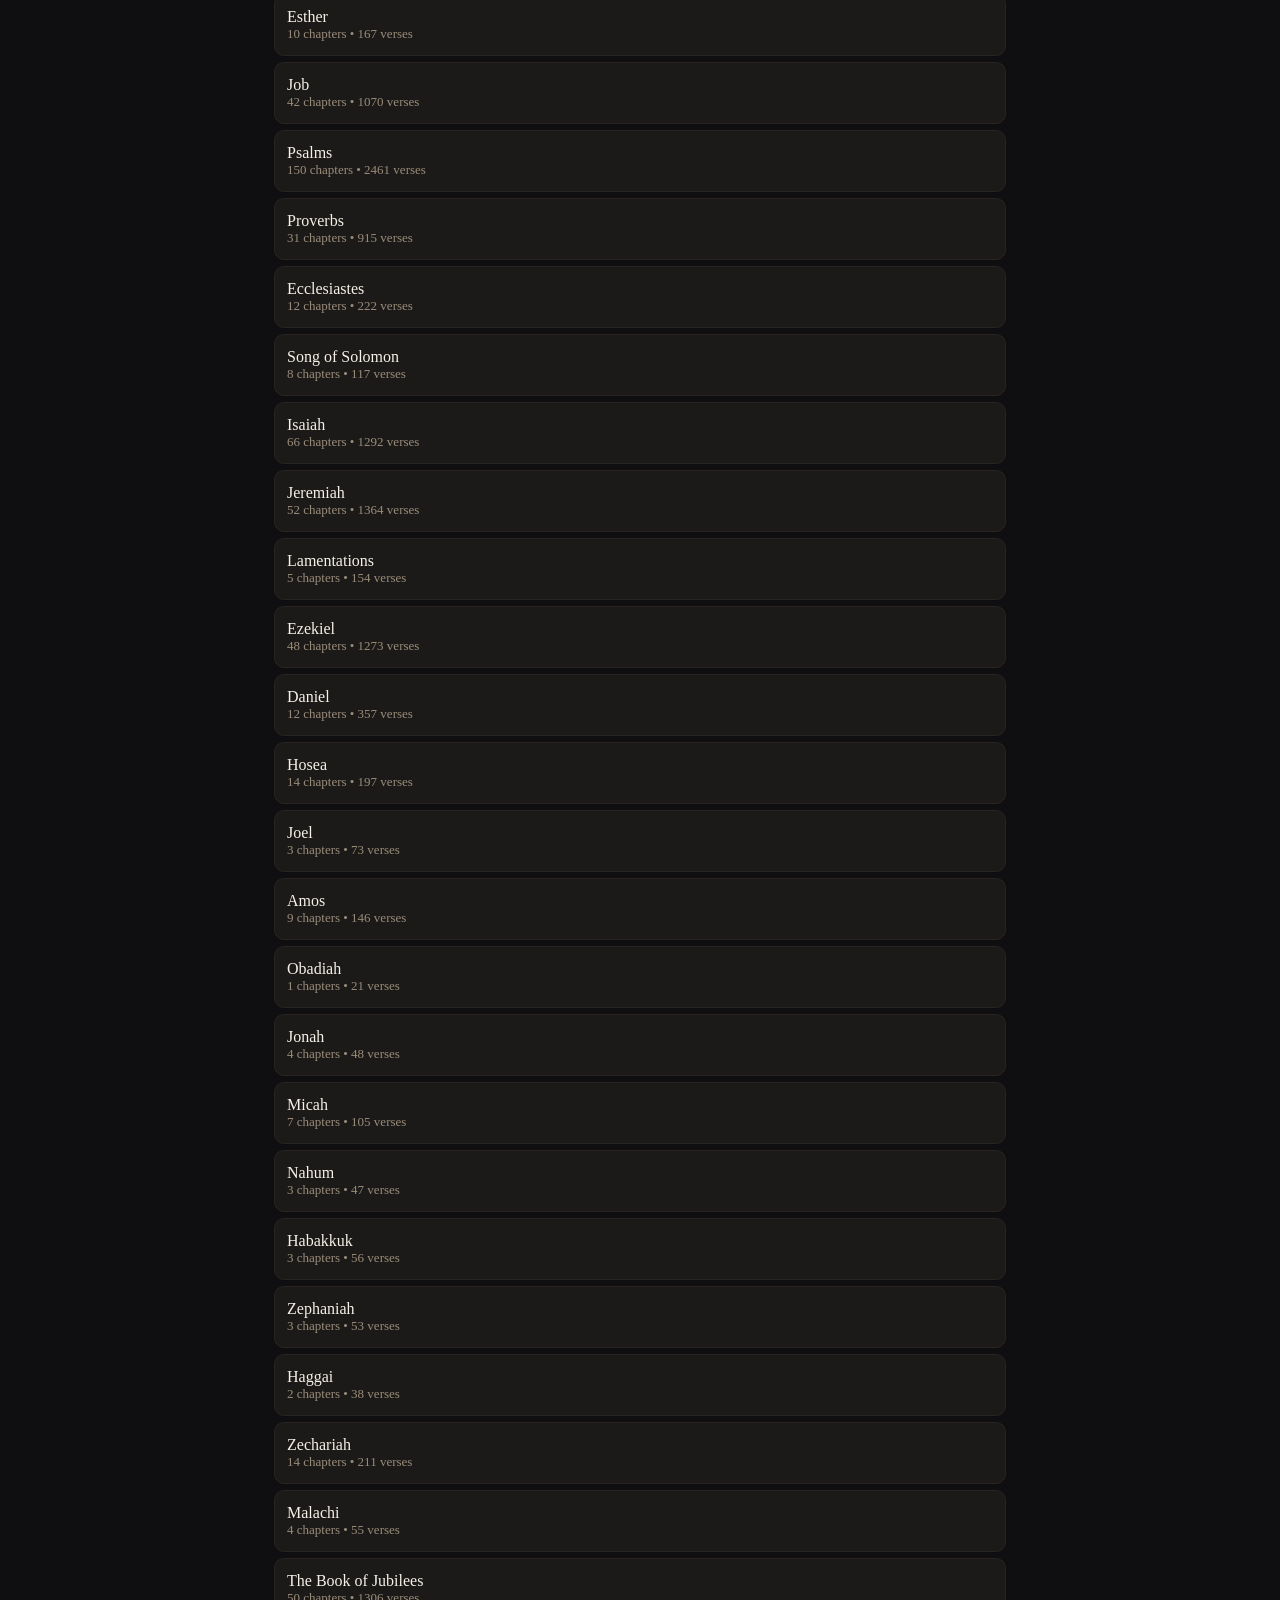
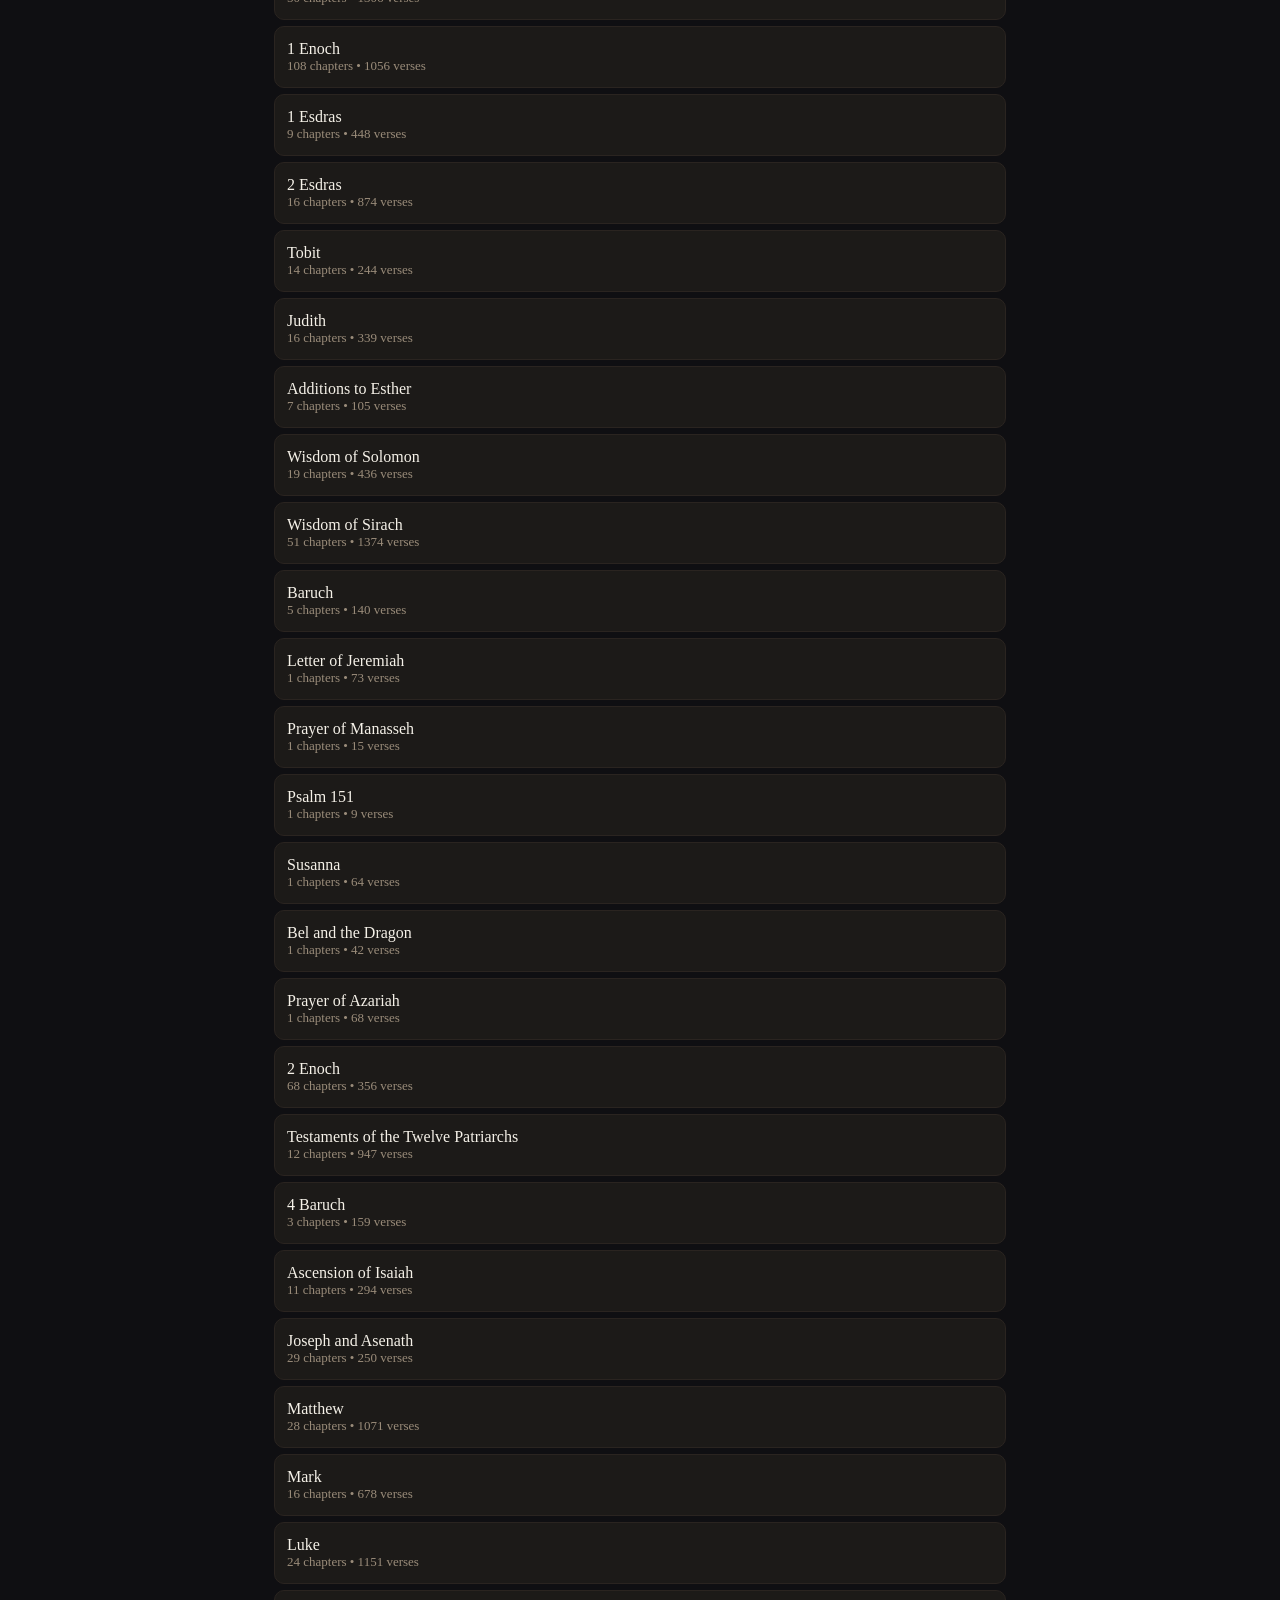
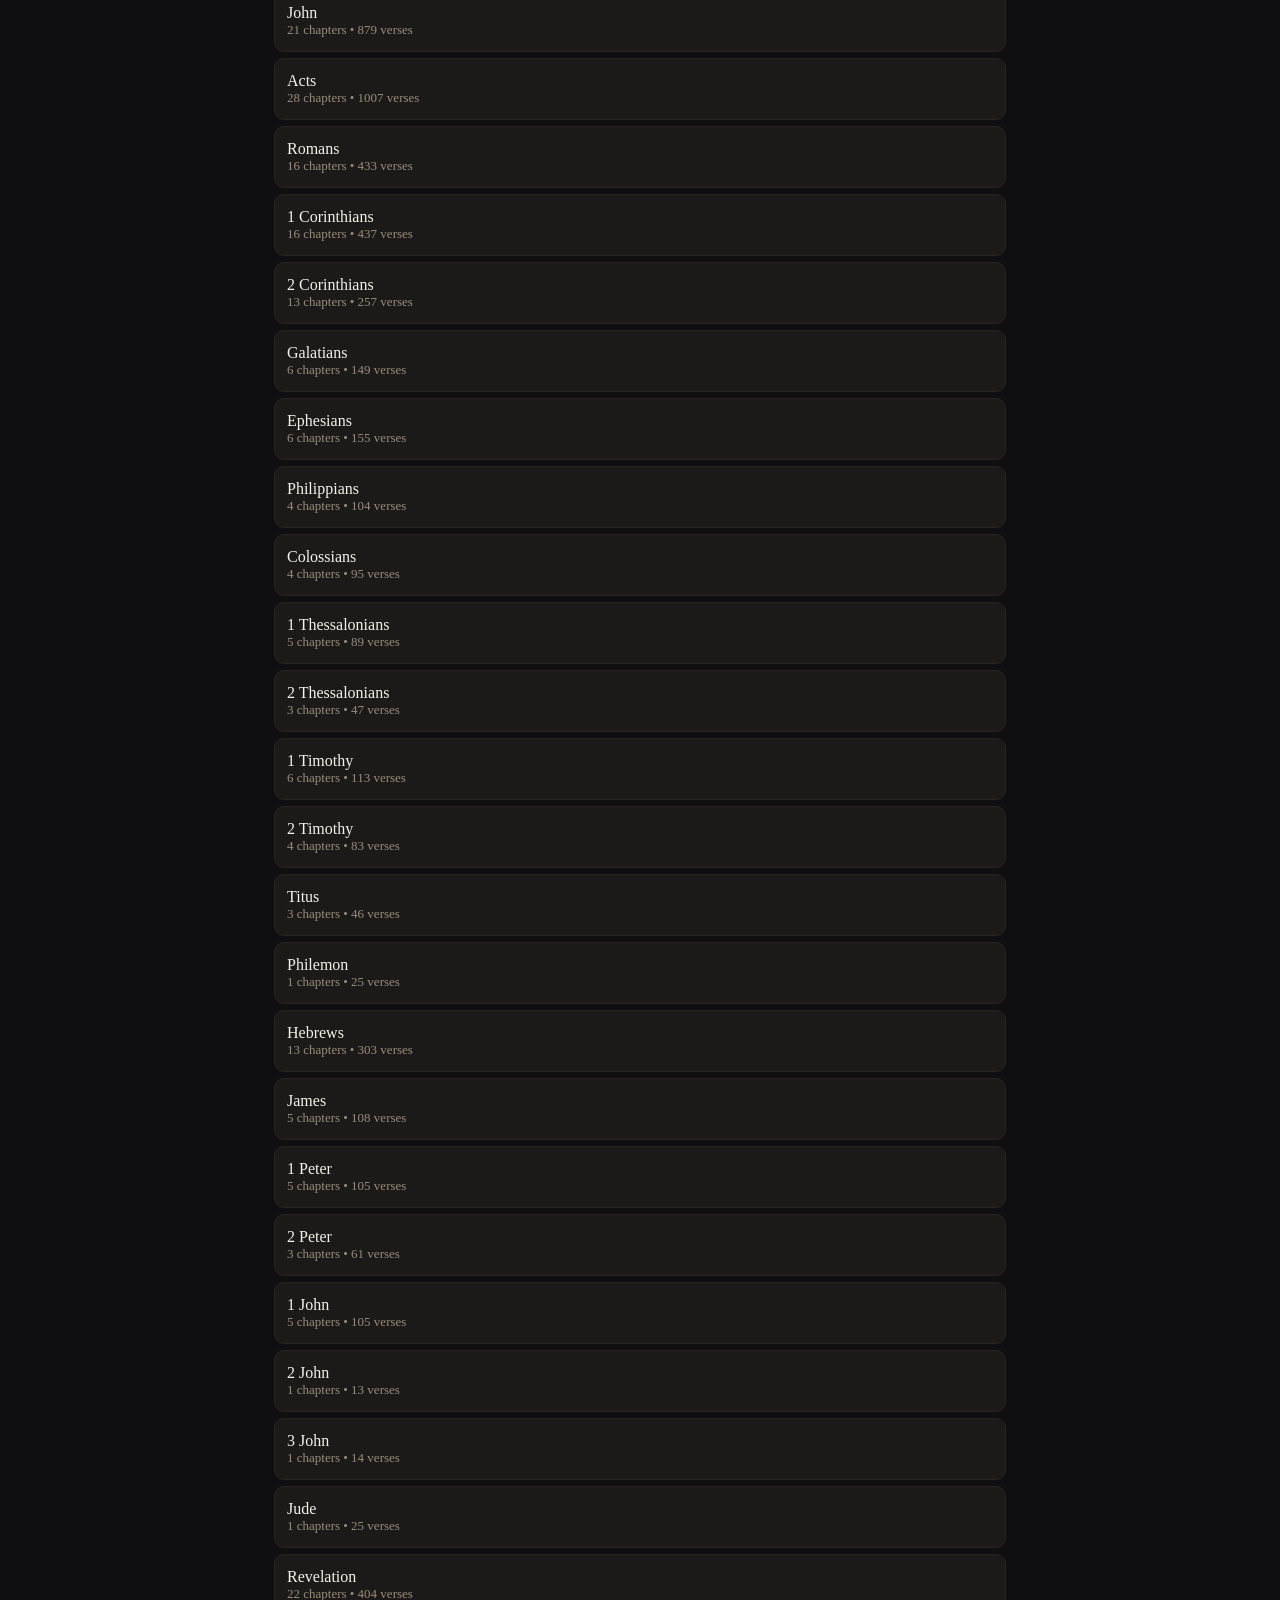
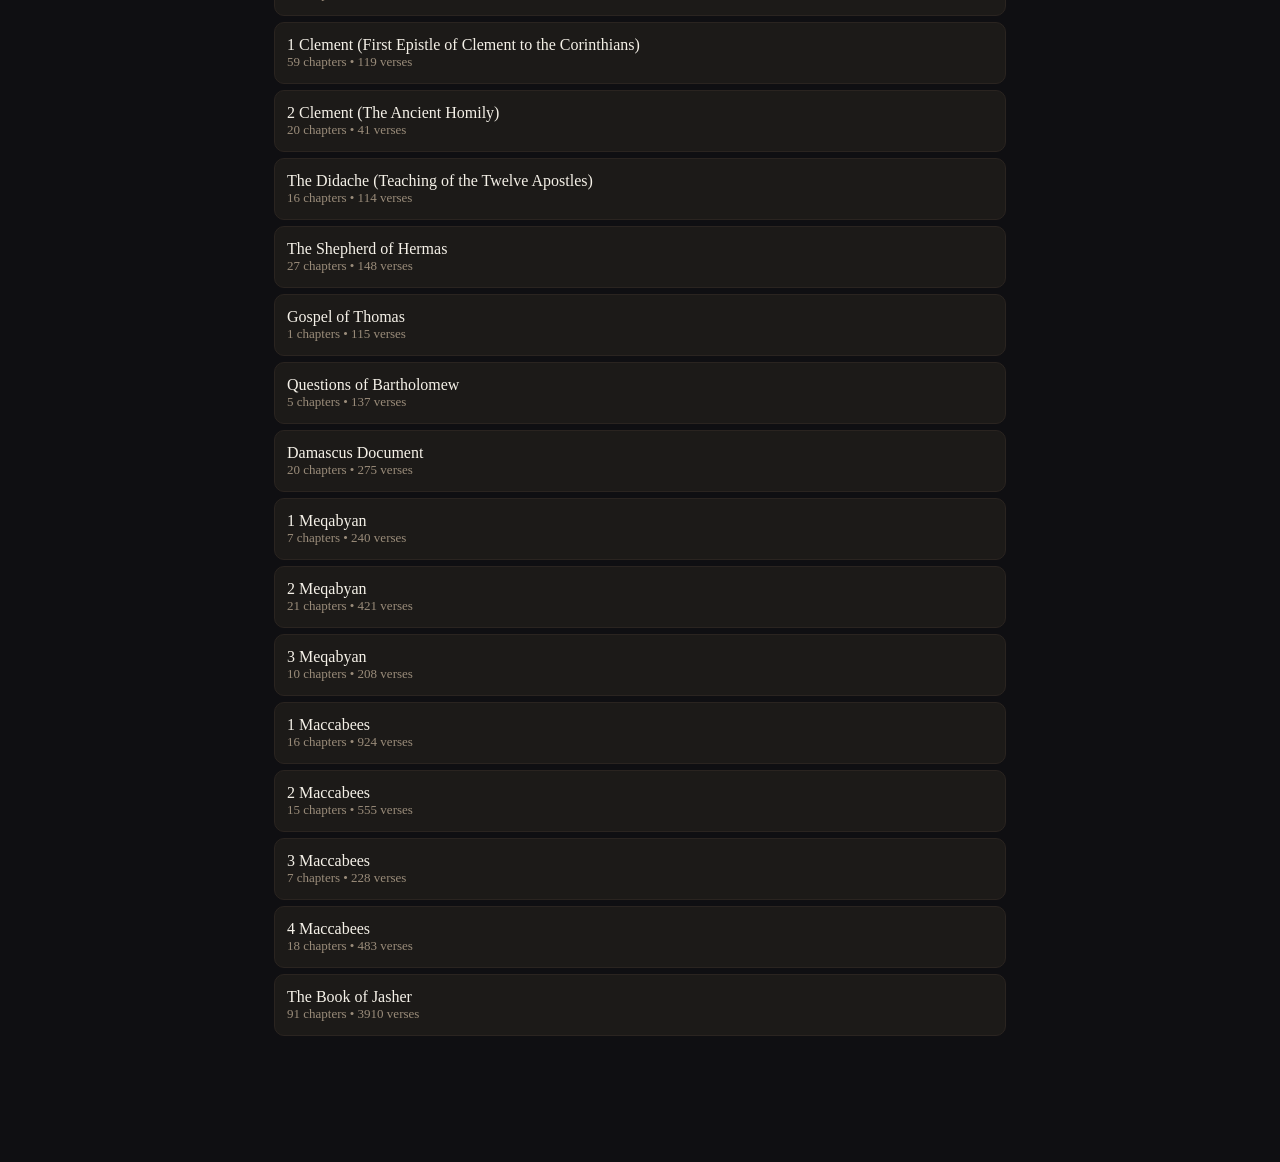
==== commit 7c06c82e: "Restyle God's Light Bible like Holy Word, add Read to me and tap-a-word" ====
--- a/gods-light-bible.html
+++ b/gods-light-bible.html
@@ -9,31 +9,41 @@
 <meta name="theme-color" content="#0f0f12">
 <title>God's Light Bible</title>
 <style>
-:root{--fs:17px;--bg:#0f0f12;--card:#1a1a20;--text:#f2ede4;--muted:#a8a29a;--line:#2c2c34;--gold:#d4a017;--gold-bg:rgba(212,160,23,.16);--red:#e5484d;--accent:#d4a017}
-body.light{--bg:#fffbf0;--card:#ffffff;--text:#1c1a17;--muted:#6b655c;--line:#e3dccb;--gold-bg:rgba(180,130,0,.14)}
+:root{--fs:17px;--bg:#0F0F12;--card:#1C1A18;--text:#F5F1E8;--muted:#9A8C7A;--line:#2A2420;--gold:#D4AF37;--gold-deep:#8a6d1a;--gold-bg:#5a4a10;--red:#e5484d;--accent:#D4AF37;--chip:#26221c}
+body.light{--bg:#FFFBF0;--card:#FFFFFF;--text:#1A1A1A;--muted:#8A7D6B;--line:#E8DCC6;--gold-bg:#ffe14d;--chip:#f4efe2}
 *{box-sizing:border-box}
 html,body{margin:0;padding:0}
-body{background:var(--bg);color:var(--text);font-family:-apple-system,BlinkMacSystemFont,"Segoe UI",Roboto,Helvetica,Arial,sans-serif;font-size:var(--fs);line-height:1.55;padding-top:env(safe-area-inset-top);padding-bottom:env(safe-area-inset-bottom)}
-header{position:sticky;top:0;z-index:20;background:var(--bg);border-bottom:1px solid var(--line);padding:10px 14px calc(8px + env(safe-area-inset-top)*0)}
-h1{font-size:21px;margin:0}
-.sub{font-size:13px;color:var(--muted);margin:2px 0 8px}
-.tabs{display:flex;gap:8px;flex-wrap:wrap}
+body{background:var(--bg);color:var(--text);font-family:Georgia,'Times New Roman',serif;font-size:var(--fs);line-height:1.75;padding-top:env(safe-area-inset-top);padding-bottom:env(safe-area-inset-bottom)}
+header{position:sticky;top:0;z-index:20;background:var(--card);border-bottom:1px solid var(--line);padding:calc(10px + env(safe-area-inset-top)) 12px 0}
+.topbar{display:flex;align-items:center;gap:10px}
+.titleblock{flex:1;min-width:0}
+.hbtn{border:1px solid var(--line);background:var(--card);color:var(--text);border-radius:999px;min-width:38px;height:38px;padding:0 10px;font-size:17px}
+.hbtn:active{transform:scale(.94)}
+h1{font-size:16px;margin:0;letter-spacing:.12em;font-weight:700;white-space:nowrap}
+h1 span{color:var(--gold-deep)}
+body:not(.light) h1 span{color:var(--gold)}
+.sub{font-size:13px;color:var(--muted);margin:2px 0 0}
+.tabs{display:flex;gap:4px;overflow-x:auto;padding:8px 12px 0;background:var(--card);border-bottom:1px solid var(--line);scrollbar-width:none}
+.tabs::-webkit-scrollbar{display:none}
 button{font-family:inherit;cursor:pointer;min-height:44px}
-.tab{flex:1;padding:10px 8px;border:1px solid var(--line);border-radius:10px;background:var(--card);color:var(--text);font-size:16px;font-weight:700}
-.tab.active{background:var(--gold);border-color:var(--gold);color:#111}
-.tab.small{flex:0 0 auto;padding:10px 14px}
-.streak{display:inline-block;margin-top:8px;font-size:14px;background:var(--card);border:1px solid var(--line);border-radius:999px;padding:6px 12px}
-main{padding:12px 14px 40px;max-width:760px;margin:0 auto}
+.tab{flex:1 0 auto;padding:8px 12px;border:0;border-bottom:2px solid transparent;border-radius:0;background:transparent;color:var(--muted);font-family:system-ui,sans-serif;letter-spacing:.02em;font-size:14px;min-height:38px}
+.tab.active{color:var(--text);font-weight:700;border-bottom-color:var(--gold);background:transparent}
+.tab.small{flex:1 0 auto}
+.streak{display:inline-block;font-size:14px;font-weight:700;background:var(--gold);color:#1a1a1a;border-radius:999px;padding:6px 12px;white-space:nowrap}
+main{padding:12px 14px 120px;max-width:760px;margin:0 auto}
 input[type=search],input[type=number]{width:100%;padding:12px;border:1px solid var(--line);border-radius:10px;background:var(--card);color:var(--text);font-size:16px;margin:8px 0}
 .book{display:block;width:100%;text-align:left;padding:13px 12px;margin:6px 0;border:1px solid var(--line);border-radius:10px;background:var(--card);color:var(--text);font-size:16px}
 .book small{color:var(--muted);display:block;font-size:13px}
-.chips{display:flex;flex-wrap:wrap;gap:8px;margin:10px 0}
-.chip{min-width:48px;padding:10px 6px;border:1px solid var(--line);border-radius:10px;background:var(--card);color:var(--text);font-size:16px}
+.chips{display:flex;gap:6px;overflow-x:auto;padding:10px 2px 4px;margin:0;-webkit-overflow-scrolling:touch;scrollbar-width:none}
+.chip{flex-shrink:0;min-width:40px;height:36px;padding:6px;border:1px solid var(--line);border-radius:10px;background:var(--card);color:var(--text);font-size:16px}
 .chip.active{background:var(--gold);border-color:var(--gold);color:#111;font-weight:700}
 .navrow{display:flex;gap:8px;margin:12px 0}
 .navbtn{flex:1;padding:12px;border:1px solid var(--line);border-radius:10px;background:var(--card);color:var(--text);font-size:16px}
-.verse{padding:10px 4px;border-bottom:1px solid var(--line)}
-.vnum{font-size:.72em;font-weight:700;color:var(--muted);vertical-align:super;margin-right:6px}
+.verse{padding:9px 10px;margin:4px 0;border-radius:10px;border-bottom:1px solid var(--line)}
+.verse.speaking{background:var(--chip);outline:2px solid var(--gold)}
+.w{cursor:pointer}
+.no-words .w{cursor:default}
+.vnum{font-size:11px;font-weight:700;color:var(--gold);vertical-align:super;margin-right:6px}
 .sp-red{color:var(--red)}
 .sp-gold{background:var(--gold-bg);border-radius:4px;padding:0 2px}
 .badge{display:inline-block;font-size:11px;font-weight:700;letter-spacing:.04em;border-radius:999px;padding:2px 8px;margin:0 6px 4px 0;vertical-align:middle}
@@ -56,22 +66,38 @@
 .setrow button{padding:10px 16px;border:1px solid var(--line);border-radius:10px;background:var(--card);color:var(--text);font-size:16px}
 .setrow button.active{background:var(--gold);border-color:var(--gold);color:#111;font-weight:700}
 .setrow input[type=number]{width:90px;margin:0}
-#toast{position:fixed;left:50%;transform:translateX(-50%);bottom:calc(24px + env(safe-area-inset-bottom));background:#222;color:#fff;padding:12px 18px;border-radius:10px;font-size:15px;display:none;z-index:50;max-width:90%;text-align:center}
+#toast{position:fixed;left:50%;transform:translateX(-50%);bottom:calc(84px + env(safe-area-inset-bottom));background:#222;color:#fff;padding:12px 18px;border-radius:10px;font-size:15px;display:none;z-index:50;max-width:90%;text-align:center}
 .hidden{display:none!important}
-h2.chapter-title{font-size:19px;margin:4px 0 2px}
+h2.chapter-title{font-size:28px;font-weight:800;margin:14px 0 2px}
+.read-big{display:block;width:100%;margin:12px 0 4px;padding:15px;font-size:18px;font-weight:700;border:0;border-radius:14px;background:var(--gold);color:#1a1a1a}
+.read-big:active{transform:scale(.98)}
+.words-btn{display:block;width:100%;margin:8px 0 4px;padding:11px;font-size:16px;font-weight:700;border:2px solid var(--gold);border-radius:14px;background:transparent;color:var(--gold-deep)}
+body:not(.light) .words-btn:not(.active){color:var(--gold)}
+.words-btn.active{background:var(--gold);color:#1a1a1a}
+.player{position:fixed;left:0;right:0;bottom:0;z-index:30;display:flex;align-items:center;gap:8px;background:var(--card);border-top:1px solid var(--line);padding:10px 12px calc(10px + env(safe-area-inset-bottom))}
+.player button{border:1px solid var(--line);border-radius:999px;background:var(--bg);color:var(--text);padding:8px 12px;font-size:15px;font-weight:700;min-height:40px}
+#player-play{background:var(--gold);border-color:var(--gold);color:#1a1a1a}
+#player-status{flex:1;font-size:14px;color:var(--muted);white-space:nowrap;overflow:hidden;text-overflow:ellipsis}
+.player-progress{flex:2;height:6px;border-radius:999px;background:var(--line);overflow:hidden}
+#player-bar{display:block;height:100%;width:0%;background:var(--gold)}
 </style>
 </head>
 <body>
 <header>
-  <h1>God&rsquo;s Light Bible</h1>
-  <div class="sub" id="edition-sub">King James Version &bull; 102 Books</div>
+  <div class="topbar">
+    <button class="hbtn" id="menu-btn" type="button" aria-label="All books">&#9776;</button>
+    <div class="titleblock">
+      <h1>GOD&rsquo;S LIGHT <span>BIBLE</span></h1>
+      <div class="sub" id="edition-sub">King James Version &bull; 102 Books</div>
+    </div>
+    <button class="hbtn" id="gear-btn" type="button" aria-label="Settings">&#9881;</button>
+    <span class="streak" id="streak-pill">&#128293; 0 days</span>
+  </div>
   <div class="tabs">
     <button class="tab active" id="tab-kjv" type="button">KJV</button>
     <button class="tab" id="tab-yah" type="button">Yahuah</button>
-    <button class="tab small" id="tab-refs" type="button">&#128278; References</button>
-    <button class="tab small" id="tab-settings" type="button">&#9881; Settings</button>
+    <button class="tab small" id="tab-refs" type="button">References</button>
   </div>
-  <span class="streak" id="streak-pill">&#128293; 0 days</span>
 </header>
 <main>
   <div id="banner" class="banner hidden">
@@ -98,6 +124,8 @@
     <h2 class="chapter-title" id="reader-title"></h2>
     <div class="sub" id="reader-chapter-title"></div>
     <div class="chips" id="chapter-chips"></div>
+    <button class="read-big" id="read-btn" type="button">&#128266; Read to me</button>
+    <button class="words-btn active" id="words-btn" type="button">&#128266; Tap a word to hear it: On</button>
     <div id="kjv-only-note" class="banner hidden"></div>
     <div id="verses"></div>
     <div class="navrow">
@@ -148,6 +176,13 @@
     </div>
   </section>
 </main>
+<div id="player" class="player hidden">
+  <button id="player-play" type="button">&#9654; Play chapter</button>
+  <span id="player-status">Ready</span>
+  <span class="player-progress"><span id="player-bar"></span></span>
+  <button id="player-stop" type="button" aria-label="Stop">&#9632;</button>
+  <button id="player-rate" type="button">1&times;</button>
+</div>
 <div id="toast"></div>
 <script>
 "use strict";
@@ -161,7 +196,7 @@
 function lsGet(k, d){ try { var v = localStorage.getItem("glb-web:" + k); return v === null ? d : v; } catch(e){ return d; } }
 function lsSet(k, v){ try { localStorage.setItem("glb-web:" + k, v); return true; } catch(e){ return false; } }
 
-var state = { version: "kjv", book: 0, chapter: 0 };
+var state = { version: "kjv", book: 0, chapter: 0, words: (lsGet("words", "on") === "on") };
 var books = function(){ return state.version === "kjv" ? KJV : YAH; };
 var bookNames = function(v){ return (v === "kjv" ? KJV : YAH).map(function(b){ return b.name; }); };
 
@@ -203,6 +238,9 @@
   ["home-view","reader-view","refs-view","settings-view"].forEach(function(id){
     $(id).classList.toggle("hidden", id !== name);
   });
+  var pl = $("player");
+  if (pl) pl.classList.toggle("hidden", name !== "reader-view");
+  if (name !== "reader-view") stopRead();
   window.scrollTo(0, 0);
 }
 
@@ -281,6 +319,7 @@
   return (t && t[ci]) ? t[ci] : "";
 }
 function renderReader(){
+  stopRead();
   var b = books()[state.book];
   var note = $("kjv-only-note");
   if (!b) { /* book missing in this version (should not happen via list) */
@@ -291,7 +330,9 @@
   }
   note.classList.add("hidden");
   $("reader-title").textContent = b.name + " " + (state.chapter + 1);
-  $("reader-chapter-title").textContent = chapterTitle(b.name, state.chapter);
+  var ct = chapterTitle(b.name, state.chapter);
+  var ed = state.version === "kjv" ? "KJV" : "Yahuah";
+  $("reader-chapter-title").textContent = (ct ? ct + " \u2022 " : "") + b.chapters.length + " chapters \u2022 " + ed;
   var chips = $("chapter-chips"); chips.innerHTML = "";
   b.chapters.forEach(function(ch, i){
     var c = document.createElement("button");
@@ -314,7 +355,7 @@
     if (hasRed) html += "<span class=\"badge red\">" + redLabel + "</span>";
     segs.forEach(function(s, i){
       var cls = s[1] === 1 ? "sp-red" : (s[2] === 1 ? "sp-gold" : "");
-      html += "<span class=\"" + cls + "\">" + esc(s[0]) + "</span>" + (i < segs.length - 1 ? " " : "");
+      html += "<span class=\"" + cls + "\">" + wordHtml(s[0]) + "</span>" + (i < segs.length - 1 ? " " : "");
     });
     div.innerHTML = html;
     var key = b.name + " " + (state.chapter + 1) + ":" + num;
@@ -335,6 +376,7 @@
     verses.appendChild(div);
   });
   savePositionSoon();
+  applyWordsBtn();
 }
 
 /* ---------- cross-reference jumping ---------- */
@@ -457,11 +499,148 @@
   }
 }
 
+
+/* ---------- Holy Word style: read-aloud + tap-a-word (speechSynthesis) ---------- */
+var SPEAK = {supported: (typeof window.speechSynthesis !== "undefined"), playing: false, paused: false, idx: 0, seq: 0, rate: 1};
+var SPEAK_RATES = [1, 1.25, 1.5];
+function pickVoice(){
+  try {
+    var vs = window.speechSynthesis.getVoices() || [];
+    for (var i = 0; i < vs.length; i++) { if ((vs[i].lang || "").toLowerCase().indexOf("en") === 0) return vs[i]; }
+    return vs[0] || null;
+  } catch (e) { return null; }
+}
+function speakText(text, onend){
+  var u = new SpeechSynthesisUtterance(text);
+  u.rate = SPEAK.rate;
+  var v = pickVoice(); if (v) u.voice = v;
+  var my = ++SPEAK.seq;
+  u.onend = function(){ if (my === SPEAK.seq && onend) onend(); };
+  u.onerror = function(){ if (my === SPEAK.seq && onend) onend(); };
+  window.speechSynthesis.speak(u);
+}
+function speakWord(word){
+  if (!SPEAK.supported) { toast("This iPhone can't read aloud."); return; }
+  try { window.speechSynthesis.cancel(); } catch (e) {}
+  SPEAK.seq++;
+  var u = new SpeechSynthesisUtterance(word);
+  u.rate = 1;
+  var v = pickVoice(); if (v) u.voice = v;
+  try { window.speechSynthesis.speak(u); } catch (e) {}
+}
+function currentChapterVerses(){
+  var b = books()[state.book];
+  return b ? b.chapters[state.chapter] : [];
+}
+function versePlainText(v){
+  return v[1].map(function(s){ return s[0]; }).join(" ");
+}
+function setPlayingUI(){
+  var rb = $("read-btn"), pp = $("player-play");
+  if (rb) rb.innerHTML = !SPEAK.playing ? "&#128266; Read to me" : (SPEAK.paused ? "&#9654; Resume" : "&#9208; Pause");
+  if (pp) pp.innerHTML = !SPEAK.playing ? "&#9654; Play chapter" : (SPEAK.paused ? "&#9654; Resume" : "&#9208; Pause");
+  var rt = $("player-rate"); if (rt) rt.innerHTML = SPEAK.rate + "&times;";
+}
+function markSpeaking(idx){
+  var rows = document.querySelectorAll("#verses .verse");
+  for (var i = 0; i < rows.length; i++) rows[i].classList.remove("speaking");
+  if (idx >= 0 && rows[idx]) {
+    rows[idx].classList.add("speaking");
+    rows[idx].scrollIntoView({block: "nearest"});
+  }
+}
+function updateProgress(){
+  var vs = currentChapterVerses();
+  if (!SPEAK.playing) { $("player-status").textContent = "Ready"; $("player-bar").style.width = "0%"; return; }
+  $("player-status").textContent = "Verse " + (SPEAK.idx + 1) + " of " + vs.length;
+  $("player-bar").style.width = (vs.length ? Math.round((SPEAK.idx / vs.length) * 100) : 0) + "%";
+}
+function speakVerseAt(i){
+  var vs = currentChapterVerses();
+  if (i >= vs.length) { stopRead(); toast("Chapter finished."); return; }
+  SPEAK.idx = i;
+  markSpeaking(i); updateProgress();
+  speakText("Verse " + vs[i][0] + ". " + versePlainText(vs[i]), function(){
+    if (SPEAK.playing && !SPEAK.paused) speakVerseAt(i + 1);
+  });
+}
+function startRead(){
+  if (!SPEAK.supported) { toast("This iPhone can't read aloud."); return; }
+  try { window.speechSynthesis.cancel(); } catch (e) {}
+  SPEAK.seq++;
+  SPEAK.playing = true; SPEAK.paused = false;
+  setPlayingUI();
+  speakVerseAt(0);
+}
+function pauseRead(){
+  if (!SPEAK.playing || SPEAK.paused) return;
+  try { window.speechSynthesis.pause(); } catch (e) {}
+  SPEAK.paused = true; setPlayingUI();
+  $("player-status").textContent = "Paused";
+}
+function resumeRead(){
+  if (!SPEAK.playing || !SPEAK.paused) return;
+  /* iOS Safari often fails to resume a paused utterance, so restart the
+     current verse instead of relying on speechSynthesis.resume(). */
+  try { window.speechSynthesis.cancel(); } catch (e) {}
+  SPEAK.seq++;
+  SPEAK.paused = false;
+  setPlayingUI();
+  speakVerseAt(SPEAK.idx);
+}
+function stopRead(){
+  SPEAK.playing = false; SPEAK.paused = false;
+  try { if (SPEAK.supported) window.speechSynthesis.cancel(); } catch (e) {}
+  SPEAK.seq++;
+  markSpeaking(-1); setPlayingUI(); updateProgress();
+}
+function toggleRead(){
+  if (!SPEAK.supported) { toast("This iPhone can't read aloud."); return; }
+  if (!SPEAK.playing) startRead();
+  else if (SPEAK.paused) resumeRead();
+  else pauseRead();
+}
+function applyWordsBtn(){
+  var b = $("words-btn"); if (!b) return;
+  b.innerHTML = "&#128266; Tap a word to hear it: " + (state.words ? "On" : "Off");
+  b.classList.toggle("active", state.words);
+  $("verses").classList.toggle("no-words", !state.words);
+}
+function wordHtml(text){
+  return String(text).split(/(\s+)/).map(function(tok){
+    if (!tok || /^\s+$/.test(tok)) return esc(tok);
+    var clean = tok.replace(/^[^A-Za-z0-9'\u2019]+|[^A-Za-z0-9'\u2019]+$/g, "");
+    return "<span class=\"w\" data-w=\"" + esc(clean || tok) + "\">" + esc(tok) + "</span>";
+  }).join("");
+}
+
+$("read-btn").onclick = toggleRead;
+$("player-play").onclick = toggleRead;
+$("player-stop").onclick = stopRead;
+$("player-rate").onclick = function(){
+  var i = SPEAK_RATES.indexOf(SPEAK.rate);
+  SPEAK.rate = SPEAK_RATES[(i + 1) % SPEAK_RATES.length];
+  setPlayingUI();
+};
+$("words-btn").onclick = function(){
+  state.words = !state.words;
+  lsSet("words", state.words ? "on" : "off");
+  applyWordsBtn();
+};
+$("verses").addEventListener("click", function(e){
+  var t = e.target && e.target.closest ? e.target.closest(".w") : null;
+  if (!t || !state.words) return;
+  stopRead();
+  speakWord(t.getAttribute("data-w") || t.textContent);
+});
+applyWordsBtn(); setPlayingUI(); updateProgress();
+
 /* ---------- wiring ---------- */
 $("tab-kjv").onclick = function(){ setVersion("kjv", true); };
 $("tab-yah").onclick = function(){ setVersion("yah", true); };
 $("tab-refs").onclick = function(){ renderRefs(); showView("refs-view"); };
-$("tab-settings").onclick = function(){ showView("settings-view"); };
+$("gear-btn").onclick = function(){ showView("settings-view"); };
+$("menu-btn").onclick = function(){ renderBookList(); showView("home-view"); };
 $("back-books").onclick = function(){ renderBookList(); showView("home-view"); };
 $("back-refs").onclick = function(){ showView("home-view"); };
 $("back-settings").onclick = function(){ showView("home-view"); };
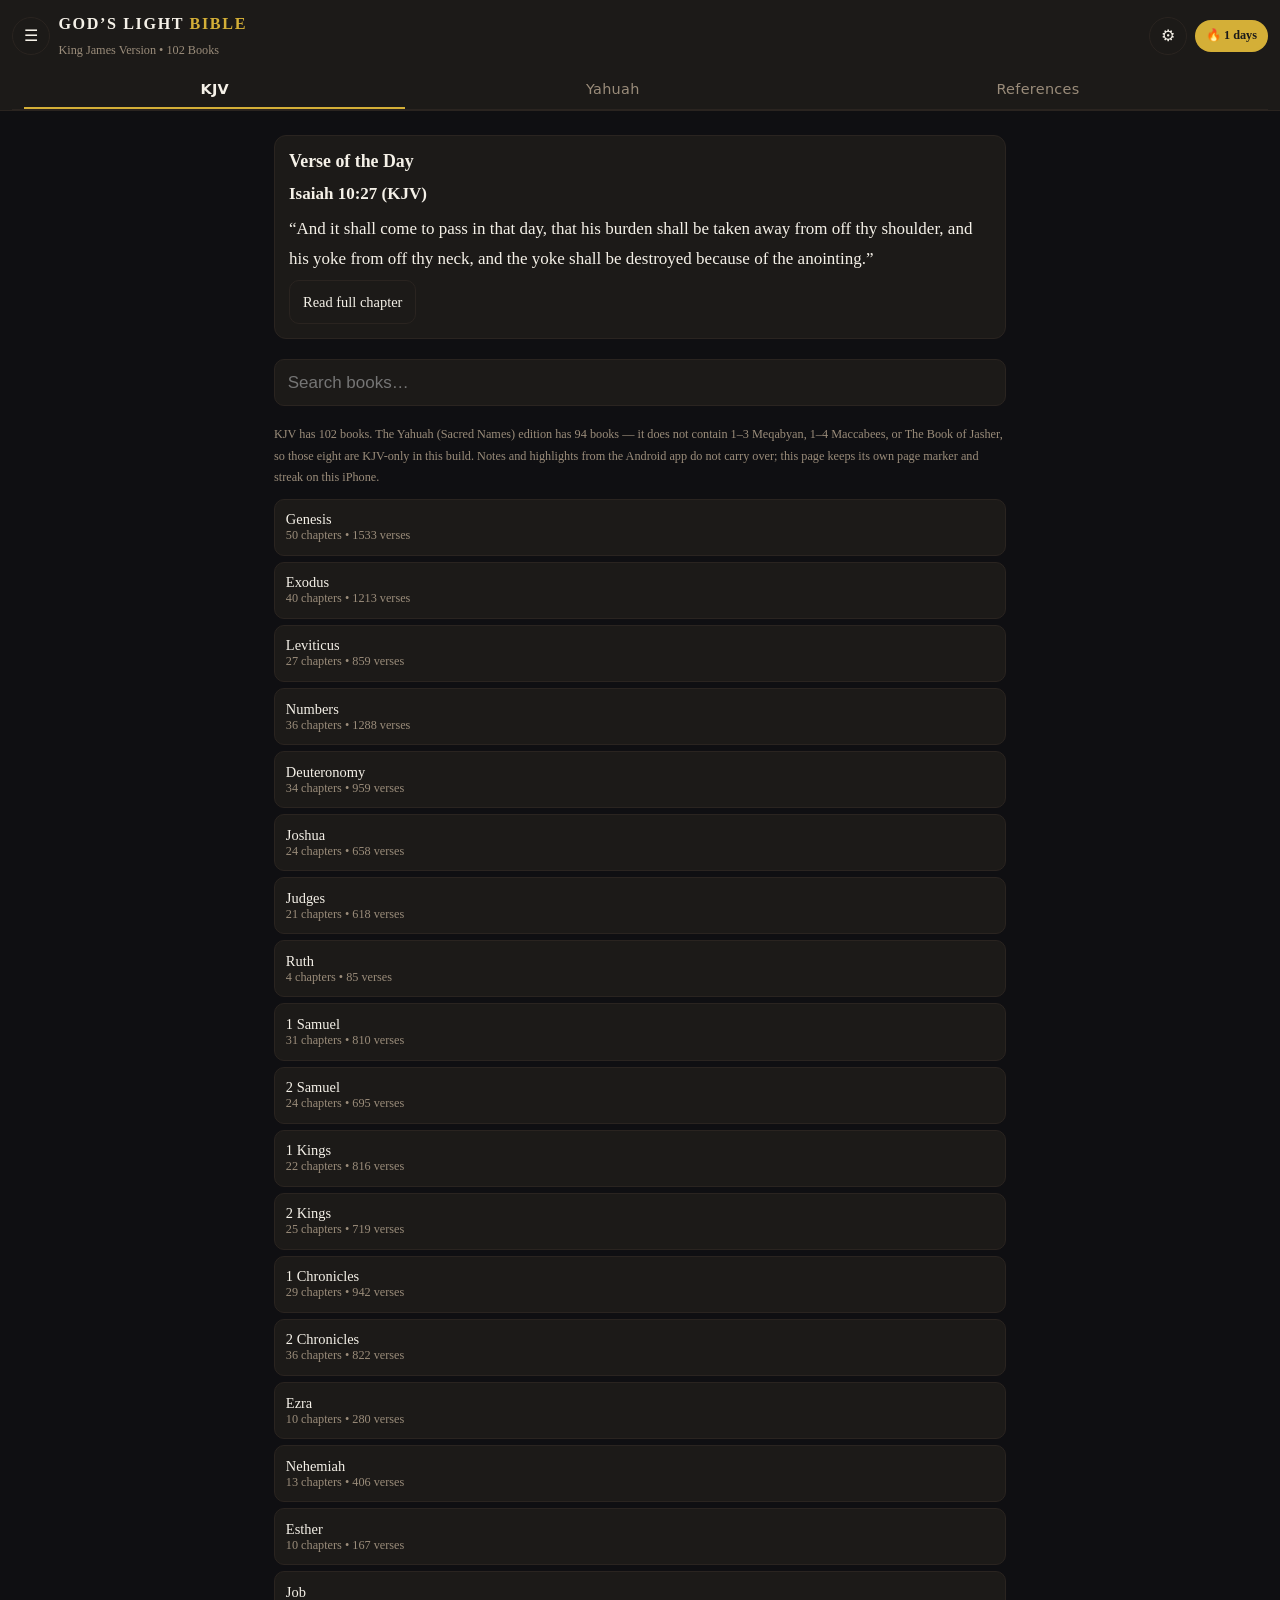
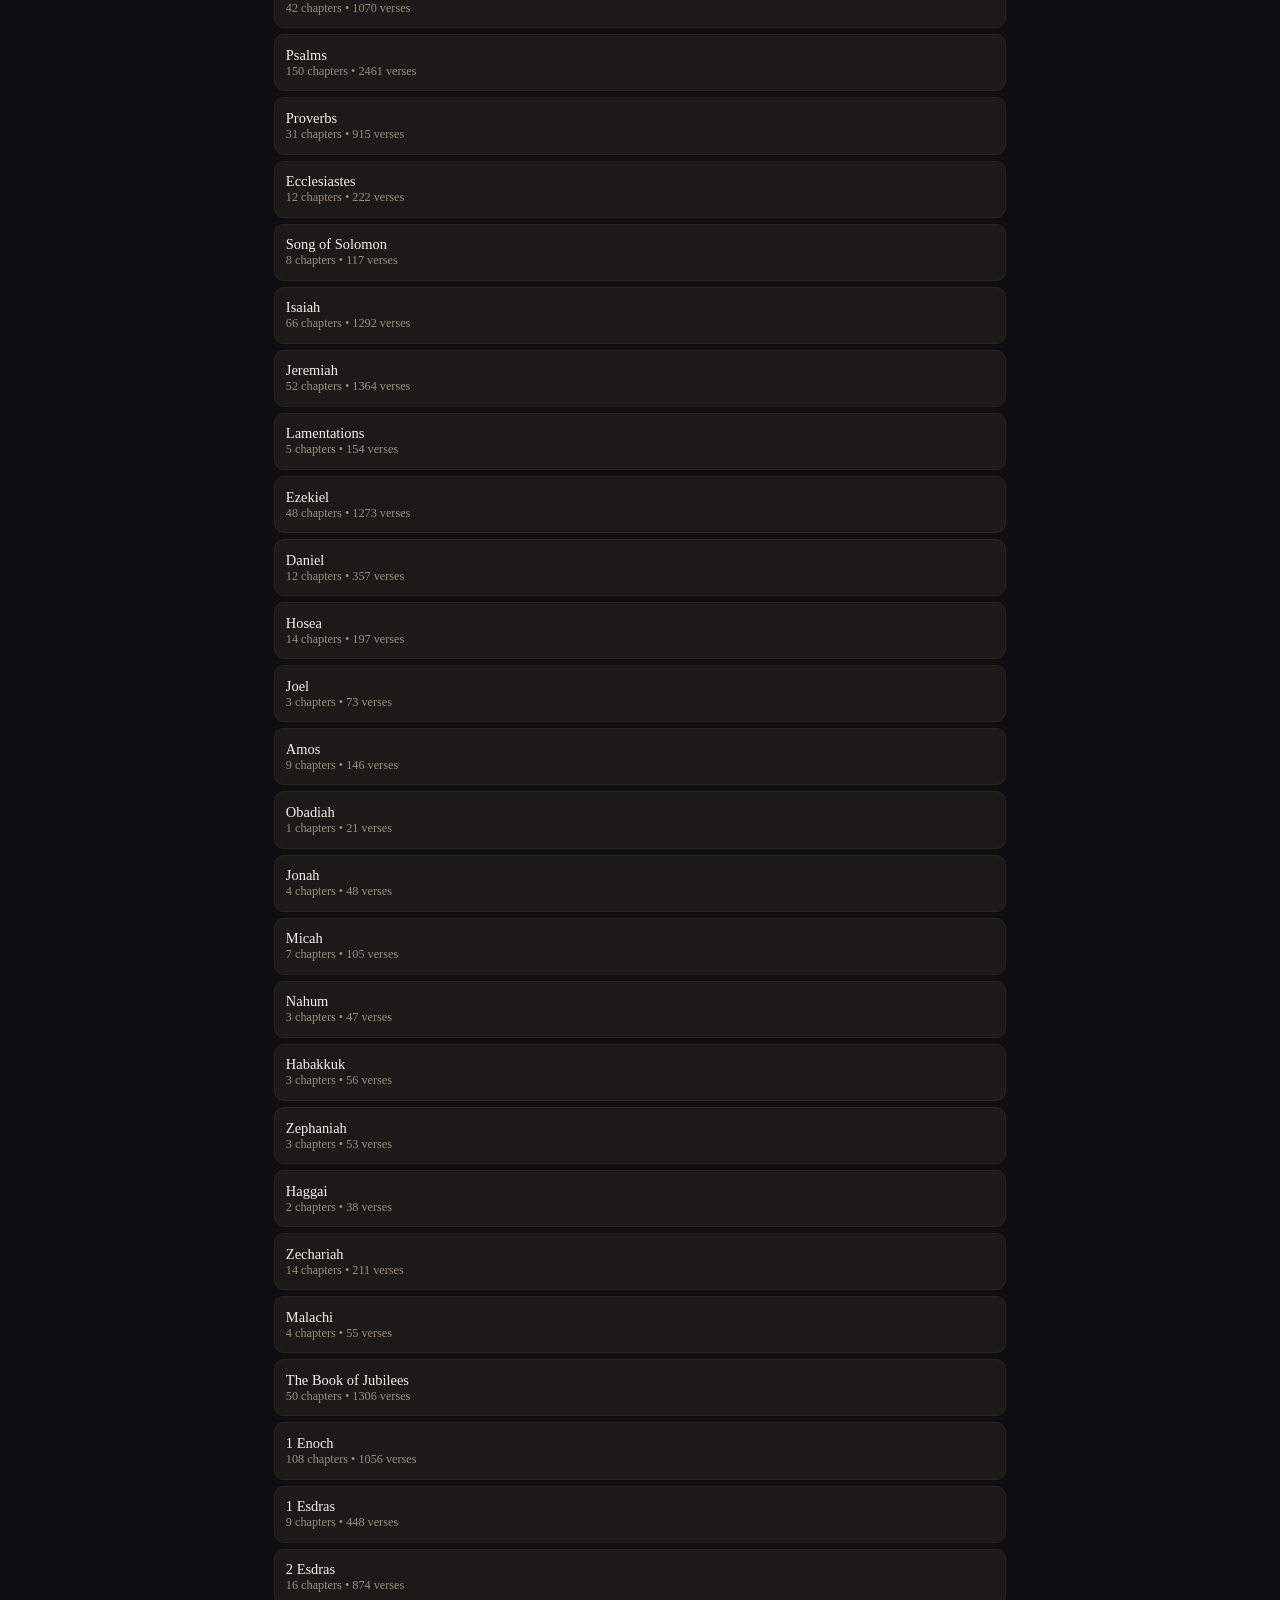
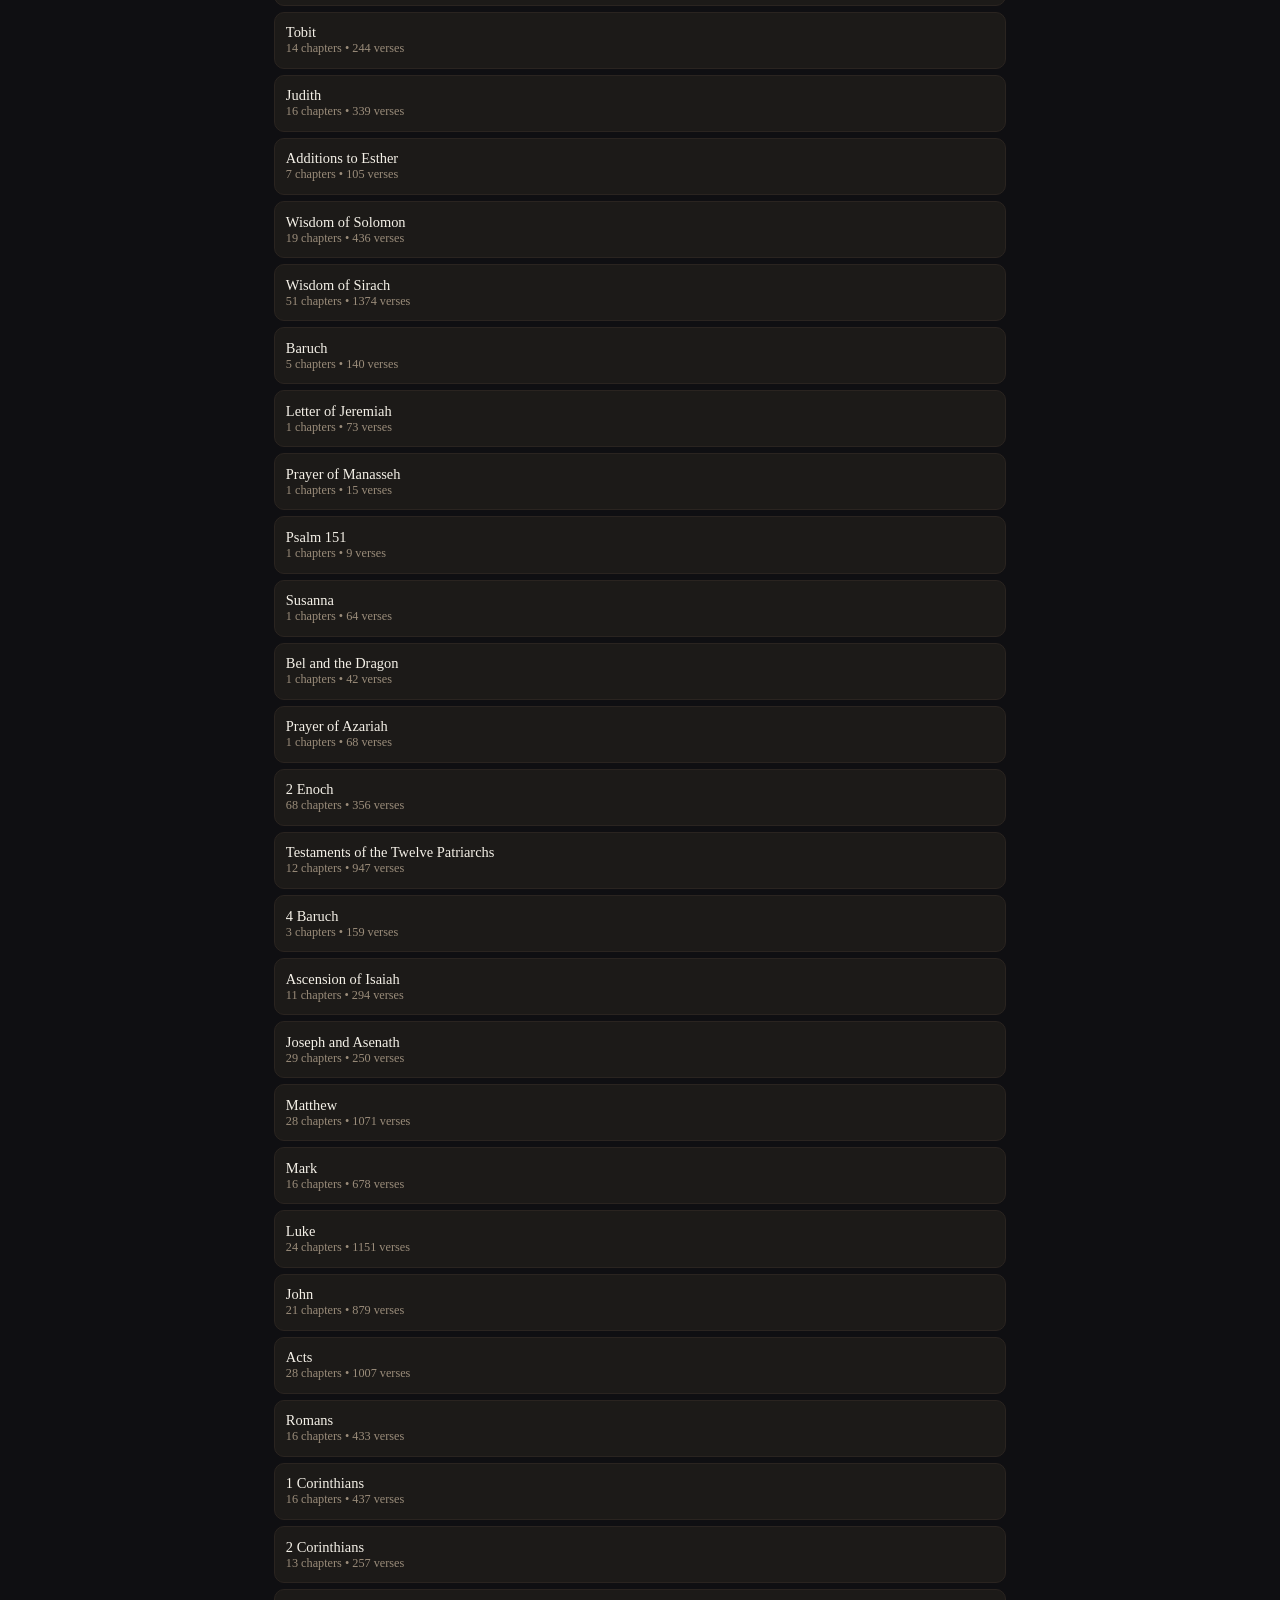
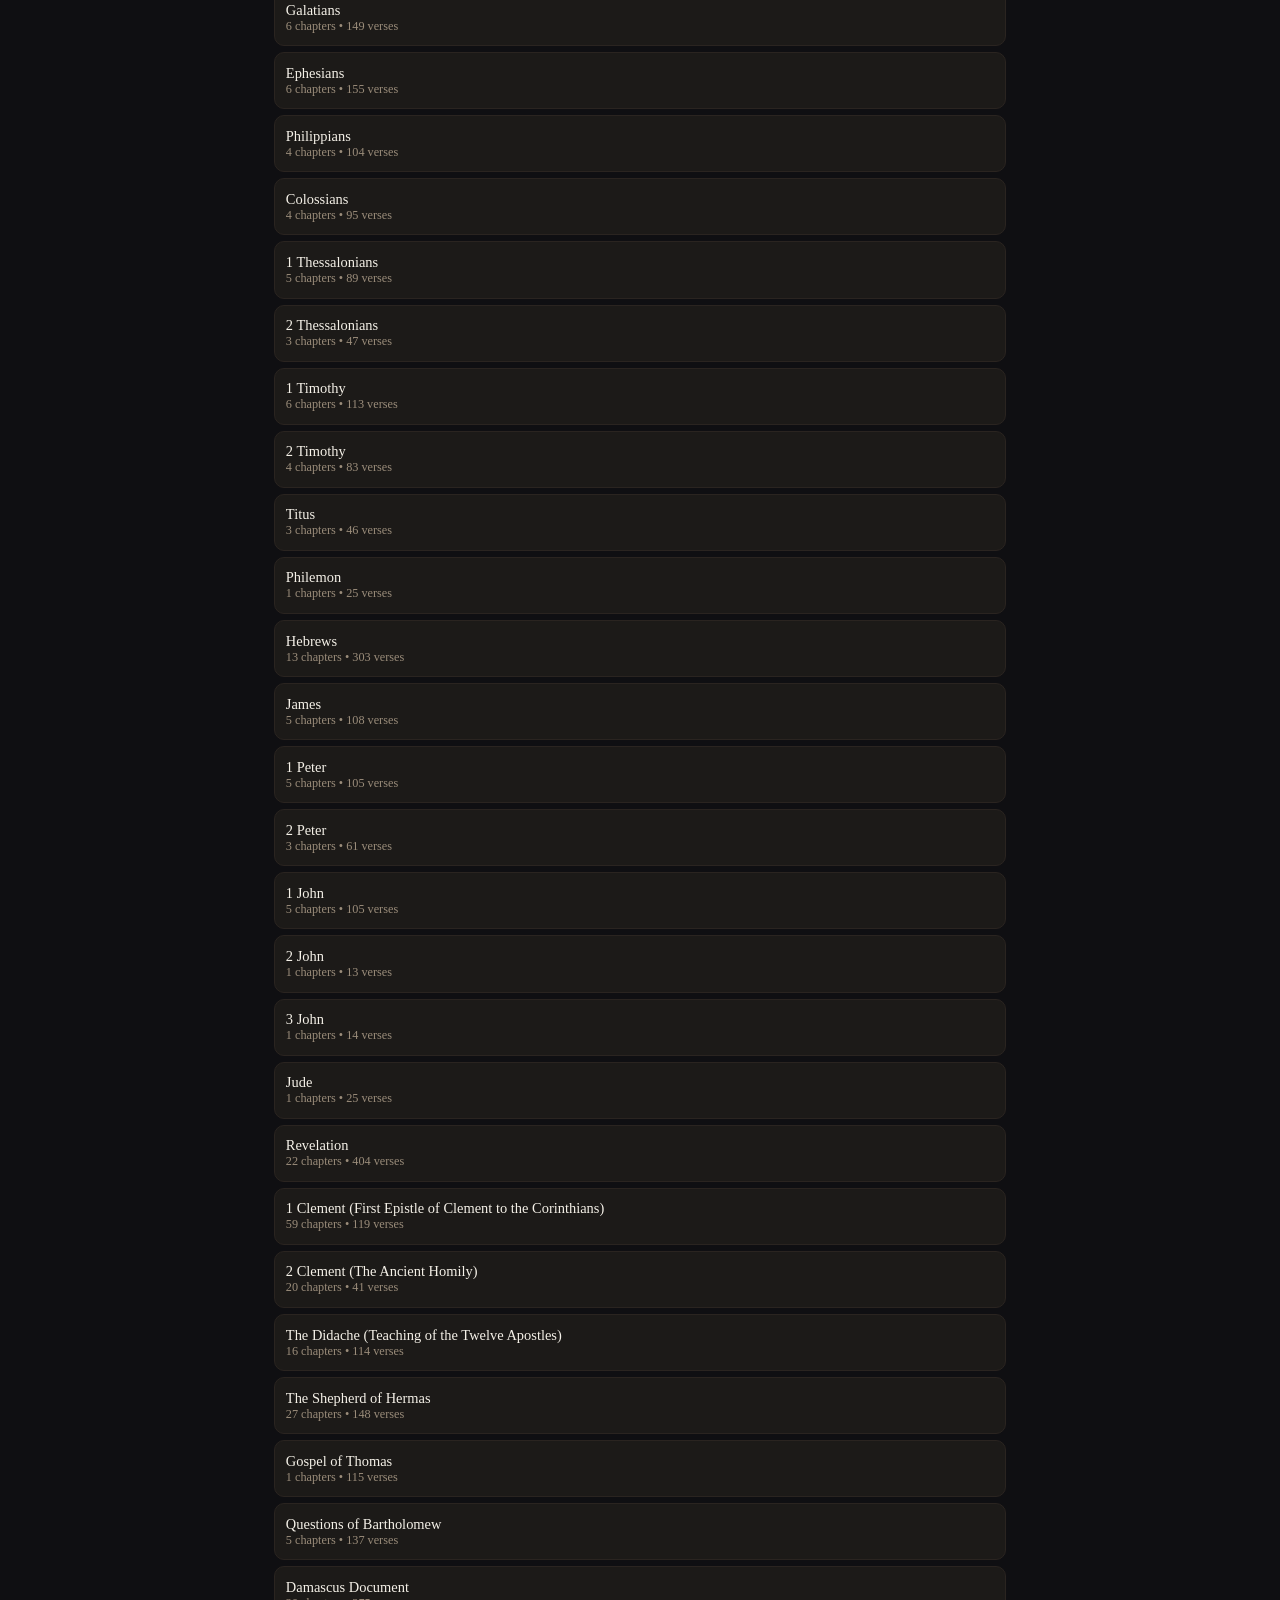
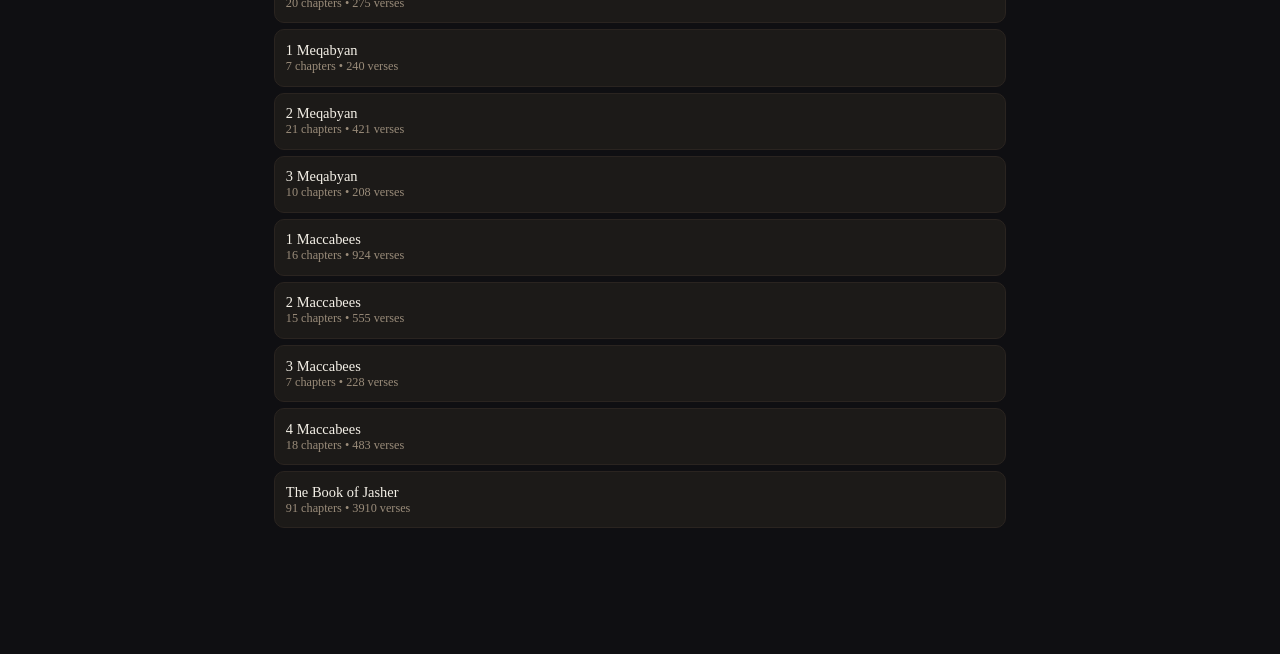
==== commit 6817bce9: "God's Light Bible: font can grow to 200% without breaking layout" ====
--- a/gods-light-bible.html
+++ b/gods-light-bible.html
@@ -9,76 +9,77 @@
 <meta name="theme-color" content="#0f0f12">
 <title>God's Light Bible</title>
 <style>
-:root{--fs:17px;--bg:#0F0F12;--card:#1C1A18;--text:#F5F1E8;--muted:#9A8C7A;--line:#2A2420;--gold:#D4AF37;--gold-deep:#8a6d1a;--gold-bg:#5a4a10;--red:#e5484d;--accent:#D4AF37;--chip:#26221c}
+:root{--fs:17px;--bg:#0F0F12;--card:#1C1A18;--text:#F5F1E8;--muted:#9A8C7A;--line:#2A2420;--gold:#D4AF37;--gold-deep:#8a6d1a;--gold-bg:#5a4a10;--red:#e5484d;--accent:#D4AF37;--chip:#26221c;--fsui:clamp(14px,calc(var(--fs)*.85),22px);--fssm:clamp(11px,calc(var(--fs)*.72),17px);--player-h:64px}
 body.light{--bg:#FFFBF0;--card:#FFFFFF;--text:#1A1A1A;--muted:#8A7D6B;--line:#E8DCC6;--gold-bg:#ffe14d;--chip:#f4efe2}
 *{box-sizing:border-box}
 html,body{margin:0;padding:0}
 body{background:var(--bg);color:var(--text);font-family:Georgia,'Times New Roman',serif;font-size:var(--fs);line-height:1.75;padding-top:env(safe-area-inset-top);padding-bottom:env(safe-area-inset-bottom)}
 header{position:sticky;top:0;z-index:20;background:var(--card);border-bottom:1px solid var(--line);padding:calc(10px + env(safe-area-inset-top)) 12px 0}
-.topbar{display:flex;align-items:center;gap:10px}
-.titleblock{flex:1;min-width:0}
-.hbtn{border:1px solid var(--line);background:var(--card);color:var(--text);border-radius:999px;min-width:38px;height:38px;padding:0 10px;font-size:17px}
+.topbar{display:flex;align-items:center;gap:8px;flex-wrap:wrap}
+.titleblock{flex:1;min-width:calc(var(--fsui)*11)}
+.hbtn{border:1px solid var(--line);background:var(--card);color:var(--text);border-radius:999px;min-width:2.4em;min-height:2.4em;height:auto;padding:.2em .55em;font-size:max(var(--fssm),16px)}
 .hbtn:active{transform:scale(.94)}
-h1{font-size:16px;margin:0;letter-spacing:.12em;font-weight:700;white-space:nowrap}
+h1{font-size:clamp(15px,calc(var(--fs)*.95),18px);margin:0;letter-spacing:.10em;font-weight:700;white-space:nowrap;overflow:hidden;text-overflow:ellipsis}
 h1 span{color:var(--gold-deep)}
 body:not(.light) h1 span{color:var(--gold)}
-.sub{font-size:13px;color:var(--muted);margin:2px 0 0}
+.sub{font-size:var(--fssm);color:var(--muted);margin:2px 0 0}
 .tabs{display:flex;gap:4px;overflow-x:auto;padding:8px 12px 0;background:var(--card);border-bottom:1px solid var(--line);scrollbar-width:none}
 .tabs::-webkit-scrollbar{display:none}
 button{font-family:inherit;cursor:pointer;min-height:44px}
-.tab{flex:1 0 auto;padding:8px 12px;border:0;border-bottom:2px solid transparent;border-radius:0;background:transparent;color:var(--muted);font-family:system-ui,sans-serif;letter-spacing:.02em;font-size:14px;min-height:38px}
+.tab{flex:1 0 auto;padding:.55em .8em;border:0;border-bottom:2px solid transparent;border-radius:0;background:transparent;color:var(--muted);font-family:system-ui,sans-serif;letter-spacing:.02em;font-size:var(--fsui);min-height:2.75em}
 .tab.active{color:var(--text);font-weight:700;border-bottom-color:var(--gold);background:transparent}
 .tab.small{flex:1 0 auto}
-.streak{display:inline-block;font-size:14px;font-weight:700;background:var(--gold);color:#1a1a1a;border-radius:999px;padding:6px 12px;white-space:nowrap}
-main{padding:12px 14px 120px;max-width:760px;margin:0 auto}
-input[type=search],input[type=number]{width:100%;padding:12px;border:1px solid var(--line);border-radius:10px;background:var(--card);color:var(--text);font-size:16px;margin:8px 0}
-.book{display:block;width:100%;text-align:left;padding:13px 12px;margin:6px 0;border:1px solid var(--line);border-radius:10px;background:var(--card);color:var(--text);font-size:16px}
-.book small{color:var(--muted);display:block;font-size:13px}
+.streak{display:inline-block;font-size:var(--fssm);font-weight:700;background:var(--gold);color:#1a1a1a;border-radius:999px;padding:.45em .9em;white-space:nowrap}
+main{padding:12px 14px calc(var(--player-h,64px) + 56px);max-width:760px;margin:0 auto}
+input[type=search],input[type=number]{width:100%;padding:.75em;border:1px solid var(--line);border-radius:10px;background:var(--card);color:var(--text);font-size:clamp(16px,var(--fs),34px);margin:8px 0}
+.book{display:block;width:100%;text-align:left;padding:.8em .75em;margin:6px 0;border:1px solid var(--line);border-radius:10px;background:var(--card);color:var(--text);font-size:var(--fsui)}
+.book small{color:var(--muted);display:block;font-size:var(--fssm)}
 .chips{display:flex;gap:6px;overflow-x:auto;padding:10px 2px 4px;margin:0;-webkit-overflow-scrolling:touch;scrollbar-width:none}
-.chip{flex-shrink:0;min-width:40px;height:36px;padding:6px;border:1px solid var(--line);border-radius:10px;background:var(--card);color:var(--text);font-size:16px}
+.chip{flex-shrink:0;min-width:2.5em;min-height:2.25em;height:auto;padding:.35em .4em;border:1px solid var(--line);border-radius:10px;background:var(--card);color:var(--text);font-size:var(--fsui)}
 .chip.active{background:var(--gold);border-color:var(--gold);color:#111;font-weight:700}
 .navrow{display:flex;gap:8px;margin:12px 0}
-.navbtn{flex:1;padding:12px;border:1px solid var(--line);border-radius:10px;background:var(--card);color:var(--text);font-size:16px}
+.navbtn{flex:1;padding:.75em;border:1px solid var(--line);border-radius:10px;background:var(--card);color:var(--text);font-size:var(--fsui);white-space:normal;line-height:1.3}
 .verse{padding:9px 10px;margin:4px 0;border-radius:10px;border-bottom:1px solid var(--line)}
 .verse.speaking{background:var(--chip);outline:2px solid var(--gold)}
 .w{cursor:pointer}
 .no-words .w{cursor:default}
-.vnum{font-size:11px;font-weight:700;color:var(--gold);vertical-align:super;margin-right:6px}
+.vnum{font-size:var(--fssm);font-weight:700;color:var(--gold);vertical-align:super;margin-right:6px}
 .sp-red{color:var(--red)}
 .sp-gold{background:var(--gold-bg);border-radius:4px;padding:0 2px}
-.badge{display:inline-block;font-size:11px;font-weight:700;letter-spacing:.04em;border-radius:999px;padding:2px 8px;margin:0 6px 4px 0;vertical-align:middle}
+.badge{display:inline-block;font-size:var(--fssm);font-weight:700;letter-spacing:.04em;border-radius:999px;padding:.2em .7em;margin:0 6px 4px 0;vertical-align:middle}
 .badge.gold{background:var(--gold);color:#111}
 .badge.red{background:var(--red);color:#fff}
-.xref{margin:6px 0 2px;font-size:14px;color:var(--gold)}
-.xref button{background:none;border:none;color:var(--gold);font-size:14px;text-decoration:underline;padding:6px 4px;min-height:32px}
+.xref{margin:6px 0 2px;font-size:var(--fsui);color:var(--gold)}
+.xref button{background:none;border:none;color:var(--gold);font-size:var(--fsui);text-decoration:underline;padding:.4em .3em;min-height:2em}
 .banner{background:var(--gold-bg);border:1px solid var(--gold);border-radius:12px;padding:12px;margin:10px 0}
 .banner b{display:block;margin-bottom:6px}
-.banner button,.widebtn{padding:10px 14px;border:1px solid var(--line);border-radius:10px;background:var(--card);color:var(--text);font-size:15px;margin-right:8px}
-.note{font-size:13px;color:var(--muted);margin:10px 0}
+.banner button,.widebtn{padding:.65em .9em;border:1px solid var(--line);border-radius:10px;background:var(--card);color:var(--text);font-size:var(--fsui);margin-right:8px;white-space:normal;line-height:1.3}
+.note{font-size:var(--fssm);color:var(--muted);margin:10px 0}
 .card{background:var(--card);border:1px solid var(--line);border-radius:12px;padding:14px;margin:12px 0}
-.card h2{font-size:17px;margin:0 0 6px}
+.card h2{font-size:clamp(17px,calc(var(--fs)*1.05),26px);margin:0 0 6px}
 .card p{margin:6px 0}
 .refgroup{margin:16px 0}
-.refgroup h3{font-size:16px;margin:0 0 6px}
-.ref{display:block;width:100%;text-align:left;padding:11px 12px;margin:5px 0;border:1px solid var(--line);border-radius:10px;background:var(--card);color:var(--text);font-size:15px}
-.ref small{color:var(--muted);display:block;font-size:13px}
+.refgroup h3{font-size:var(--fsui);margin:0 0 6px}
+.ref{display:block;width:100%;text-align:left;padding:.7em .75em;margin:5px 0;border:1px solid var(--line);border-radius:10px;background:var(--card);color:var(--text);font-size:var(--fsui)}
+.ref small{color:var(--muted);display:block;font-size:var(--fssm)}
 .setrow{display:flex;gap:8px;align-items:center;margin:8px 0;flex-wrap:wrap}
-.setrow button{padding:10px 16px;border:1px solid var(--line);border-radius:10px;background:var(--card);color:var(--text);font-size:16px}
+.setrow button{padding:.65em 1em;border:1px solid var(--line);border-radius:10px;background:var(--card);color:var(--text);font-size:var(--fsui)}
 .setrow button.active{background:var(--gold);border-color:var(--gold);color:#111;font-weight:700}
-.setrow input[type=number]{width:90px;margin:0}
-#toast{position:fixed;left:50%;transform:translateX(-50%);bottom:calc(84px + env(safe-area-inset-bottom));background:#222;color:#fff;padding:12px 18px;border-radius:10px;font-size:15px;display:none;z-index:50;max-width:90%;text-align:center}
+.setrow input[type=number]{width:6em;margin:0}
+#toast{position:fixed;left:50%;transform:translateX(-50%);bottom:calc(var(--player-h,64px) + 20px + env(safe-area-inset-bottom));background:#222;color:#fff;padding:.75em 1.1em;border-radius:10px;font-size:var(--fsui);display:none;z-index:50;max-width:90%;text-align:center}
 .hidden{display:none!important}
-h2.chapter-title{font-size:28px;font-weight:800;margin:14px 0 2px}
-.read-big{display:block;width:100%;margin:12px 0 4px;padding:15px;font-size:18px;font-weight:700;border:0;border-radius:14px;background:var(--gold);color:#1a1a1a}
+h2.chapter-title{font-size:clamp(24px,calc(var(--fs)*1.65),44px);font-weight:800;margin:14px 0 2px;line-height:1.2}
+h2{font-size:clamp(20px,calc(var(--fs)*1.35),36px);line-height:1.25}
+.read-big{display:block;width:100%;margin:12px 0 4px;padding:.8em;font-size:clamp(18px,calc(var(--fs)*1.05),26px);font-weight:700;border:0;border-radius:14px;background:var(--gold);color:#1a1a1a;line-height:1.3;white-space:normal}
 .read-big:active{transform:scale(.98)}
-.words-btn{display:block;width:100%;margin:8px 0 4px;padding:11px;font-size:16px;font-weight:700;border:2px solid var(--gold);border-radius:14px;background:transparent;color:var(--gold-deep)}
+.words-btn{display:block;width:100%;margin:8px 0 4px;padding:.65em;font-size:var(--fsui);font-weight:700;border:2px solid var(--gold);border-radius:14px;background:transparent;color:var(--gold-deep);line-height:1.3;white-space:normal}
 body:not(.light) .words-btn:not(.active){color:var(--gold)}
 .words-btn.active{background:var(--gold);color:#1a1a1a}
-.player{position:fixed;left:0;right:0;bottom:0;z-index:30;display:flex;align-items:center;gap:8px;background:var(--card);border-top:1px solid var(--line);padding:10px 12px calc(10px + env(safe-area-inset-bottom))}
-.player button{border:1px solid var(--line);border-radius:999px;background:var(--bg);color:var(--text);padding:8px 12px;font-size:15px;font-weight:700;min-height:40px}
+.player{position:fixed;left:0;right:0;bottom:0;z-index:30;display:flex;align-items:center;flex-wrap:wrap;gap:8px;background:var(--card);border-top:1px solid var(--line);padding:.6em .75em calc(.6em + env(safe-area-inset-bottom))}
+.player button{border:1px solid var(--line);border-radius:999px;background:var(--bg);color:var(--text);padding:.5em .8em;font-size:var(--fsui);font-weight:700;min-height:2.5em}
 #player-play{background:var(--gold);border-color:var(--gold);color:#1a1a1a}
-#player-status{flex:1;font-size:14px;color:var(--muted);white-space:nowrap;overflow:hidden;text-overflow:ellipsis}
-.player-progress{flex:2;height:6px;border-radius:999px;background:var(--line);overflow:hidden}
+#player-status{flex:1 1 60px;font-size:var(--fssm);color:var(--muted);white-space:nowrap;overflow:hidden;text-overflow:ellipsis}
+.player-progress{flex:2 1 80px;height:6px;border-radius:999px;background:var(--line);overflow:hidden}
 #player-bar{display:block;height:100%;width:0%;background:var(--gold)}
 </style>
 </head>
@@ -225,6 +226,7 @@
   var px = parseInt(lsGet("font", "17"), 10) || 17;
   document.documentElement.style.setProperty("--fs", px + "px");
   $("font-val").textContent = px + "px";
+  requestAnimationFrame(syncPlayerPad);
 }
 function applyTheme(){
   var t = lsGet("theme", "dark");
@@ -242,6 +244,7 @@
   if (pl) pl.classList.toggle("hidden", name !== "reader-view");
   if (name !== "reader-view") stopRead();
   window.scrollTo(0, 0);
+  requestAnimationFrame(syncPlayerPad);
 }
 
 /* ---------- book list ---------- */
@@ -540,7 +543,18 @@
   if (rb) rb.innerHTML = !SPEAK.playing ? "&#128266; Read to me" : (SPEAK.paused ? "&#9654; Resume" : "&#9208; Pause");
   if (pp) pp.innerHTML = !SPEAK.playing ? "&#9654; Play chapter" : (SPEAK.paused ? "&#9654; Resume" : "&#9208; Pause");
   var rt = $("player-rate"); if (rt) rt.innerHTML = SPEAK.rate + "&times;";
-}
+  requestAnimationFrame(syncPlayerPad);
+}
+/* Keep main's bottom padding matched to the real player height, so the
+   fixed player bar never covers verse text at any font size. The player
+   wraps to two rows on narrow screens / big fonts, so its height is
+   measured, not assumed. */
+function syncPlayerPad(){
+  var pl = document.getElementById("player");
+  var h = (pl && !pl.classList.contains("hidden")) ? pl.offsetHeight : 0;
+  document.documentElement.style.setProperty("--player-h", (h || 64) + "px");
+}
+window.addEventListener("resize", function(){ requestAnimationFrame(syncPlayerPad); });
 function markSpeaking(idx){
   var rows = document.querySelectorAll("#verses .verse");
   for (var i = 0; i < rows.length; i++) rows[i].classList.remove("speaking");
@@ -672,7 +686,7 @@
 };
 $("banner-dismiss").onclick = function(){ $("banner").classList.add("hidden"); };
 $("font-dec").onclick = function(){ var p = Math.max(14, (parseInt(lsGet("font","17"),10)||17) - 1); lsSet("font", String(p)); applyFont(); };
-$("font-inc").onclick = function(){ var p = Math.min(24, (parseInt(lsGet("font","17"),10)||17) + 1); lsSet("font", String(p)); applyFont(); };
+$("font-inc").onclick = function(){ var p = Math.min(34, (parseInt(lsGet("font","17"),10)||17) + 1); lsSet("font", String(p)); applyFont(); };
 $("theme-dark").onclick = function(){ lsSet("theme", "dark"); applyTheme(); };
 $("theme-light").onclick = function(){ lsSet("theme", "light"); applyTheme(); };
 $("streak-save").onclick = function(){
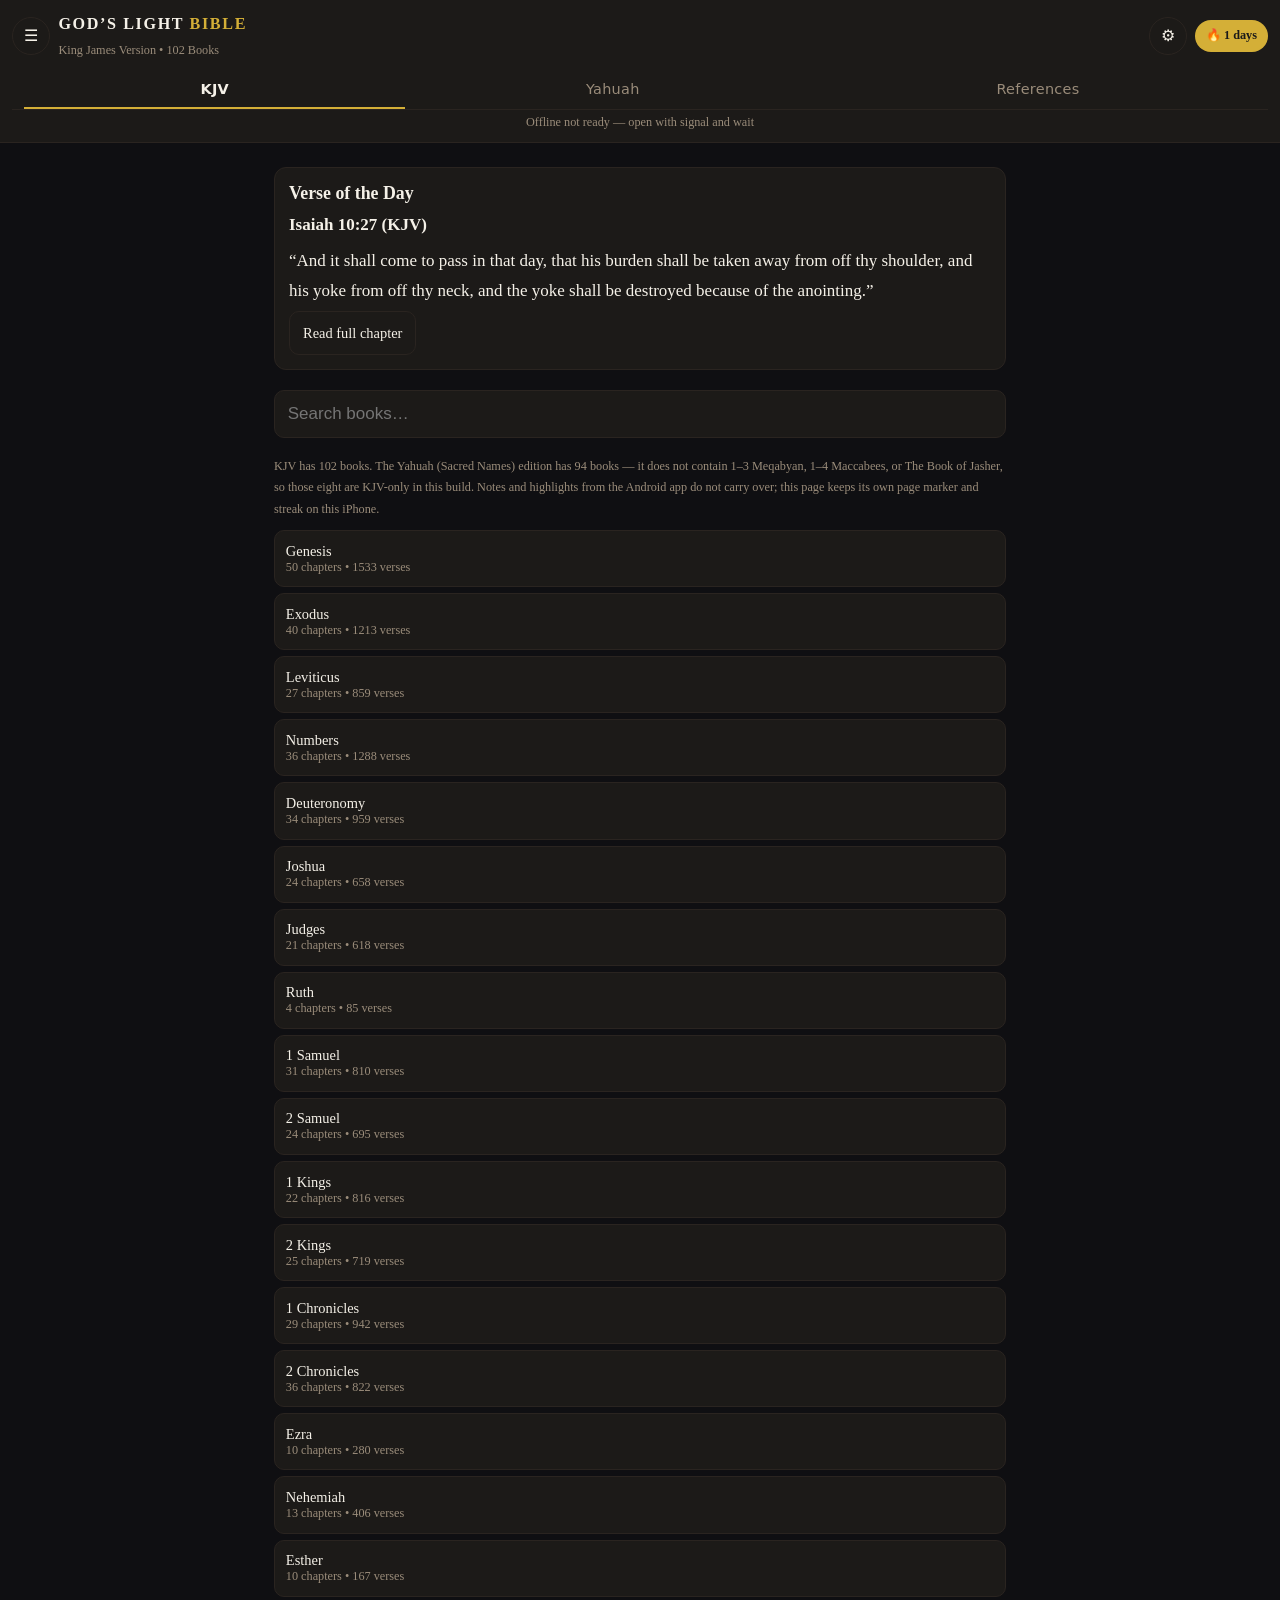
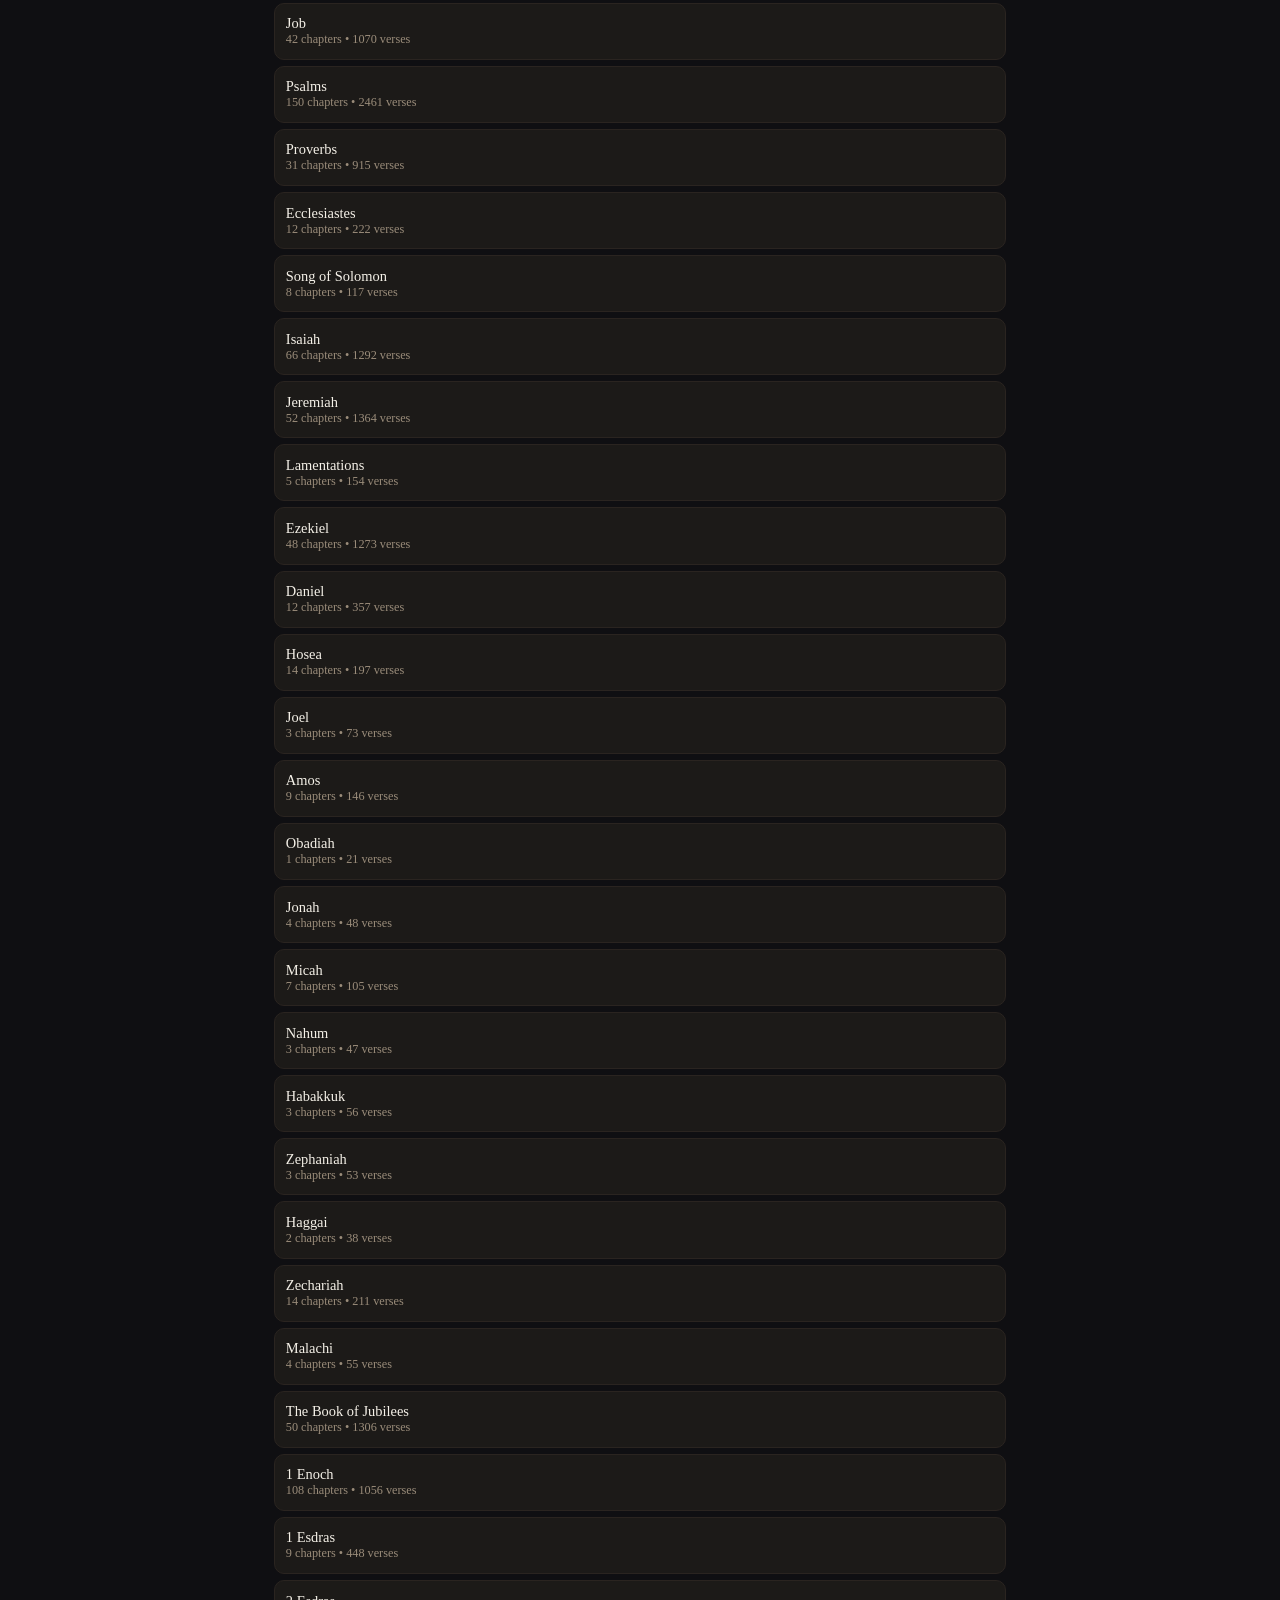
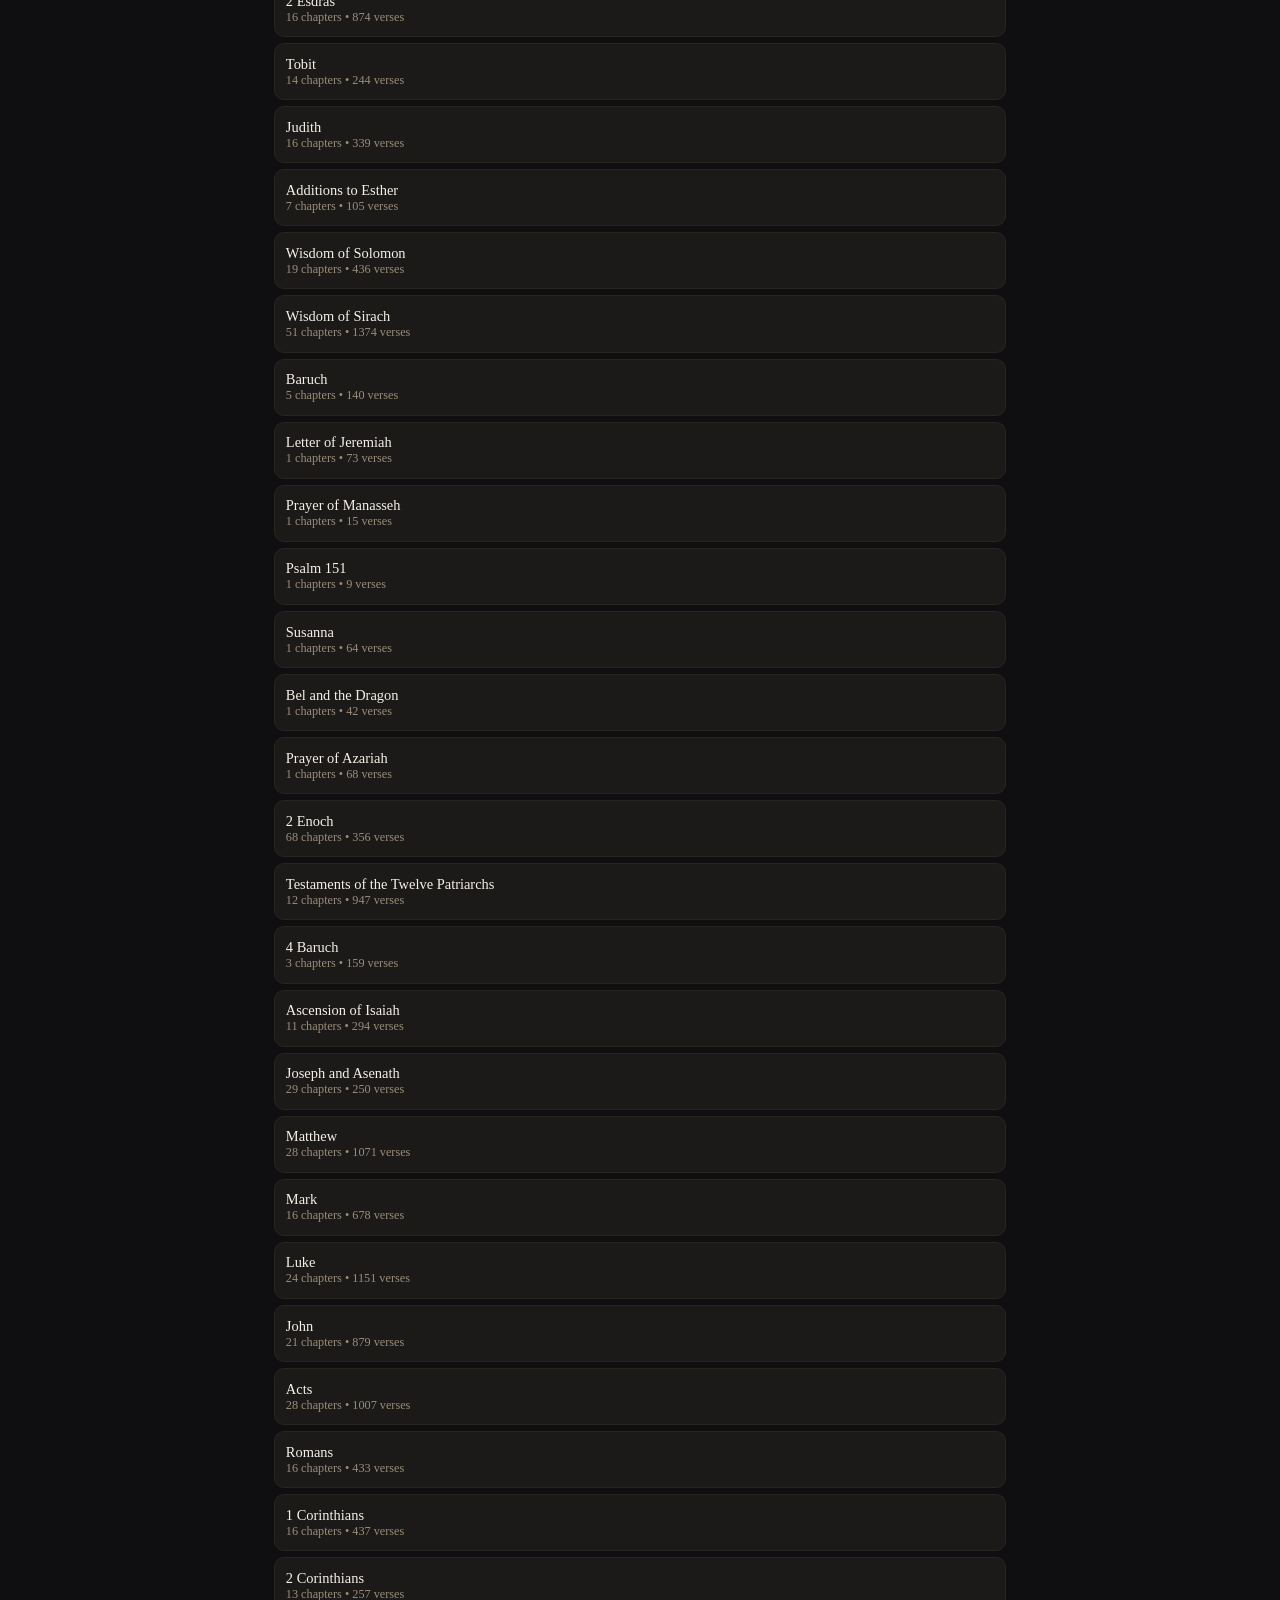
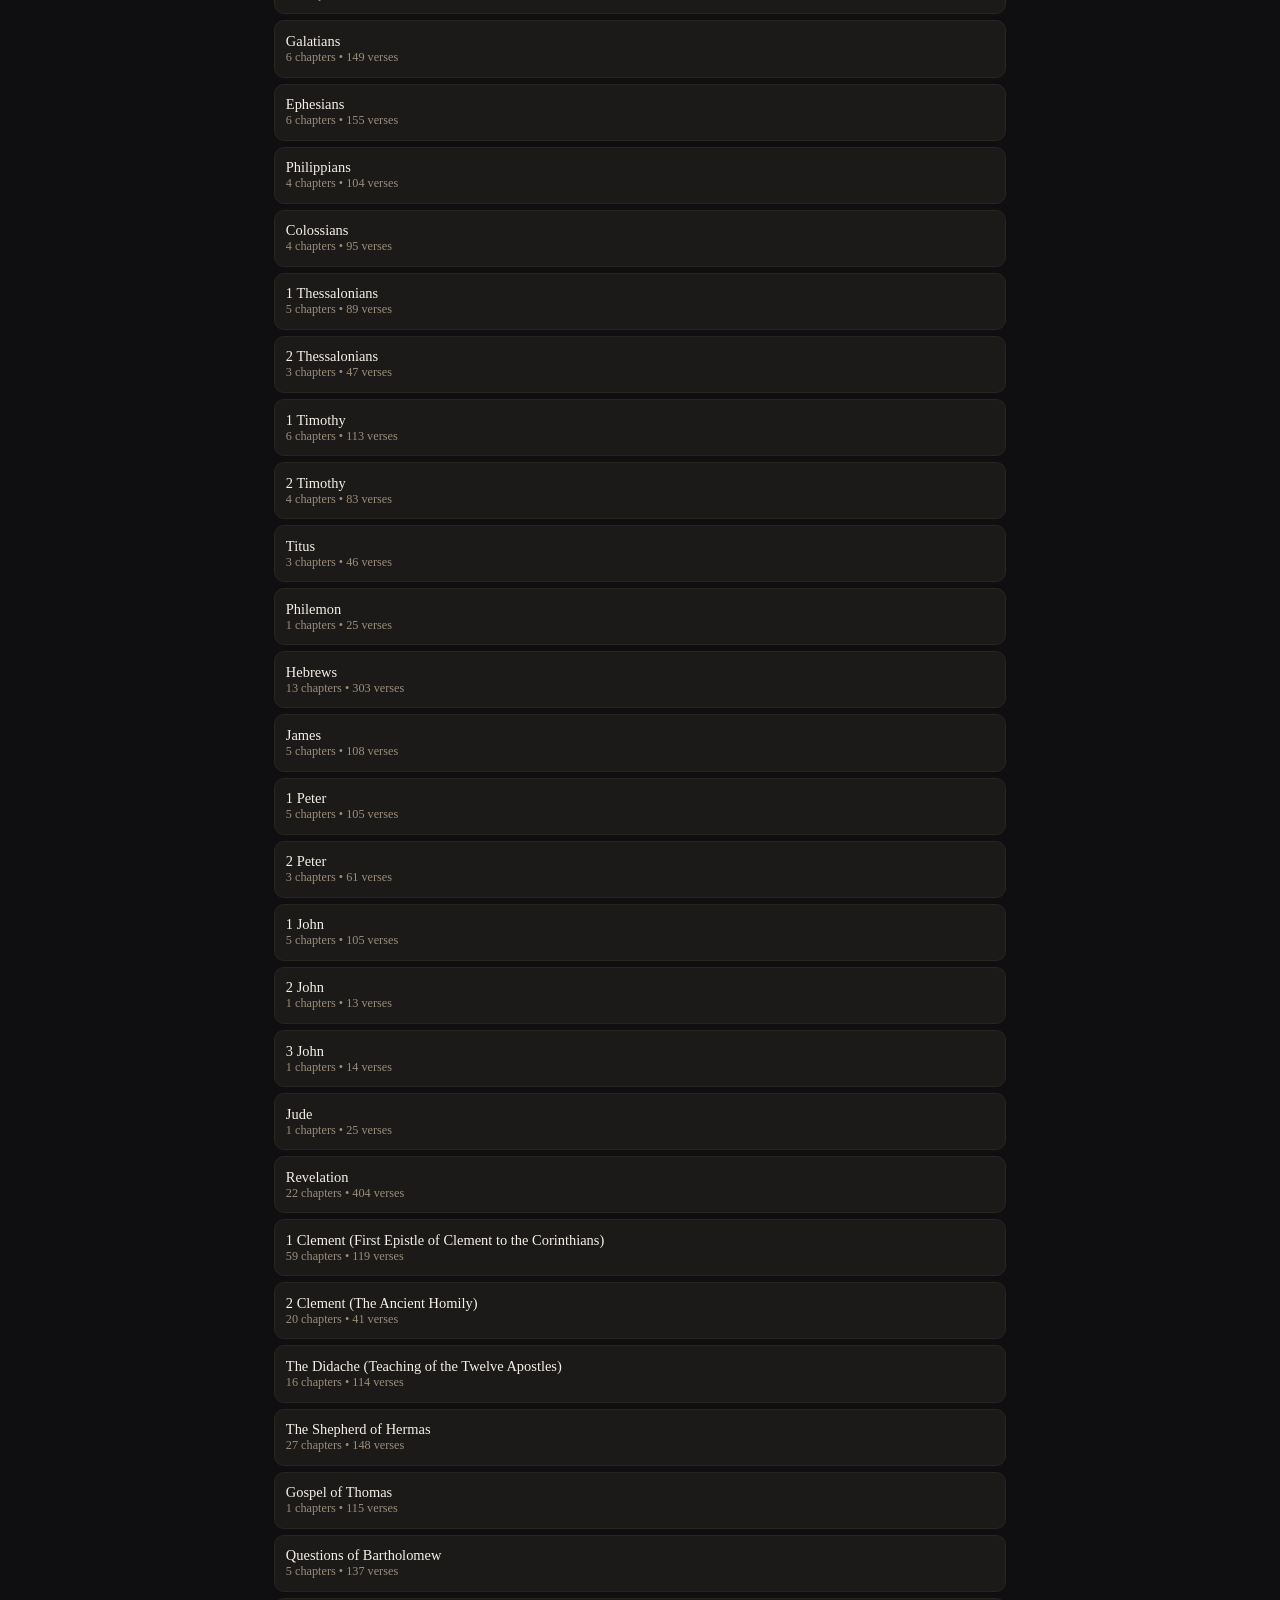
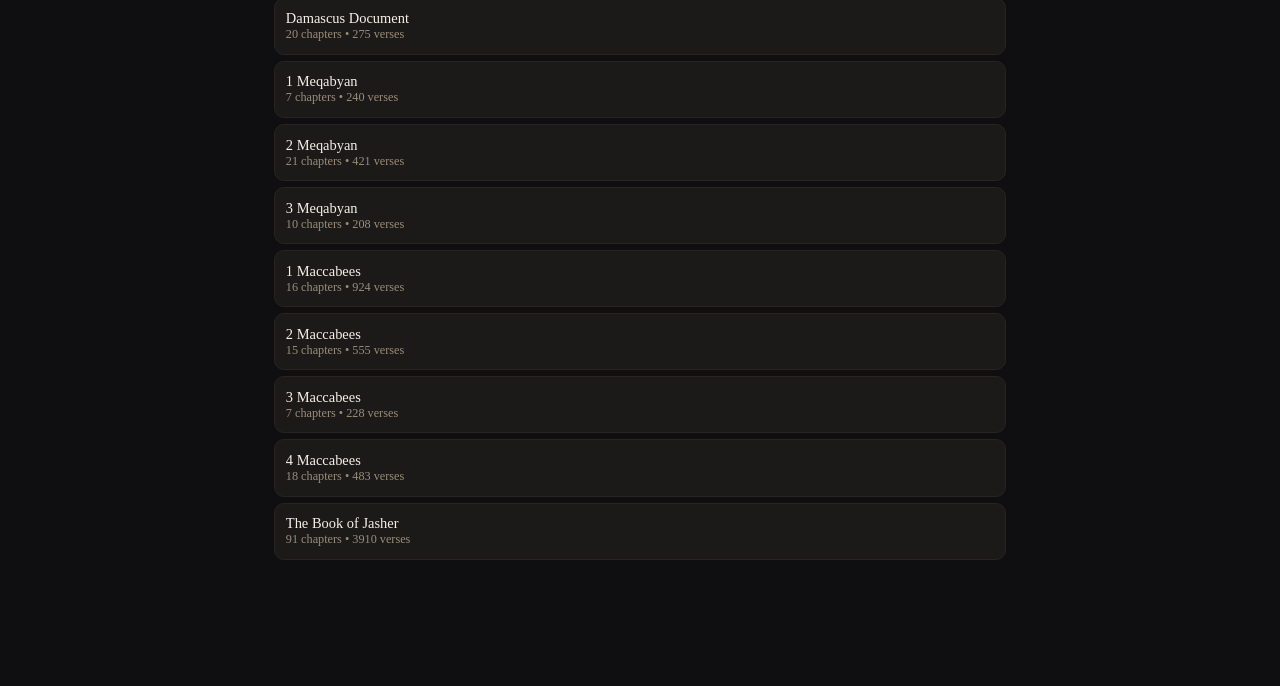
==== commit d2e85f9e: "God's Light Bible: offline-ready indicator" ====
--- a/gods-light-bible.html
+++ b/gods-light-bible.html
@@ -80,6 +80,8 @@
 #player-play{background:var(--gold);border-color:var(--gold);color:#1a1a1a}
 #player-status{flex:1 1 60px;font-size:var(--fssm);color:var(--muted);white-space:nowrap;overflow:hidden;text-overflow:ellipsis}
 .player-progress{flex:2 1 80px;height:6px;border-radius:999px;background:var(--line);overflow:hidden}
+.offstatus{font-size:var(--fssm);color:var(--muted);text-align:center;padding:2px 12px 8px}
+.offstatus.ready{color:var(--gold);font-weight:700}
 #player-bar{display:block;height:100%;width:0%;background:var(--gold)}
 </style>
 </head>
@@ -99,6 +101,7 @@
     <button class="tab" id="tab-yah" type="button">Yahuah</button>
     <button class="tab small" id="tab-refs" type="button">References</button>
   </div>
+  <div class="offstatus" id="offline-status">Checking offline save&hellip;</div>
 </header>
 <main>
   <div id="banner" class="banner hidden">
@@ -175,6 +178,10 @@
       <b>About this page</b>
       <p class="note">God&rsquo;s Light Bible, web edition &mdash; KJV + Yahuah, 102 / 94 books. Open it once with signal and the service worker saves it on your iPhone for offline reading. Your page marker and streak are stored only in this browser on this iPhone.</p>
     </div>
+    <div class="card">
+      <b>Offline saving</b>
+      <p class="note" id="offline-status-settings">Checking offline save&hellip;</p>
+    </div>
   </section>
 </main>
 <div id="player" class="player hidden">
@@ -243,6 +250,7 @@
   var pl = $("player");
   if (pl) pl.classList.toggle("hidden", name !== "reader-view");
   if (name !== "reader-view") stopRead();
+  if (name === "settings-view") queryOffline();
   window.scrollTo(0, 0);
   requestAnimationFrame(syncPlayerPad);
 }
@@ -745,7 +753,41 @@
 /* GitHub Pages: register the site service worker so this page is saved
    for offline use after the first visit with signal. Harmless when opened
    as a plain file (registration fails there and the error is ignored). */
-if ("serviceWorker" in navigator) { navigator.serviceWorker.register("./sw.js").catch(function(){}); }
+/* ---------- offline save indicator: so Johnny can SEE when the page is saved ---------- */
+var OFF = {saving: false, ready: false};
+function setOffline(text, ready){
+  OFF.ready = !!ready; if (!ready) OFF.saving = false;
+  var a = document.getElementById("offline-status");
+  if (a) { a.textContent = text; a.classList.toggle("ready", !!ready); }
+  var b = document.getElementById("offline-status-settings");
+  if (b) b.textContent = text;
+}
+function queryOffline(){
+  if (!("serviceWorker" in navigator) || !navigator.serviceWorker.controller) {
+    setOffline("Offline not ready \u2014 open with signal and wait", false);
+    return;
+  }
+  try { navigator.serviceWorker.controller.postMessage("ghw-cache-info"); }
+  catch (e) { setOffline("Offline not ready \u2014 open with signal and wait", false); }
+}
+if ("serviceWorker" in navigator) {
+  navigator.serviceWorker.addEventListener("message", function(ev){
+    var d = ev.data || {};
+    if (d.type === "ghw-cache") {
+      if (d.done) setOffline("Saved for offline \u2713", true);
+      else { OFF.saving = true; setOffline("Saving for offline\u2026 " + d.n + "/" + d.total, false); }
+    } else if (d.type === "ghw-cache-info") {
+      if (d.entries >= d.files) setOffline("Saved for offline \u2713", true);
+      else setOffline("Saving for offline\u2026 " + d.entries + "/" + d.files, false);
+    }
+  });
+  navigator.serviceWorker.addEventListener("controllerchange", function(){ setTimeout(queryOffline, 500); });
+  navigator.serviceWorker.register("./sw.js").catch(function(){});
+  queryOffline();
+  setTimeout(queryOffline, 3000);
+} else {
+  setOffline("Offline not ready \u2014 open with signal and wait", false);
+}
 </script>
 </body>
 </html>
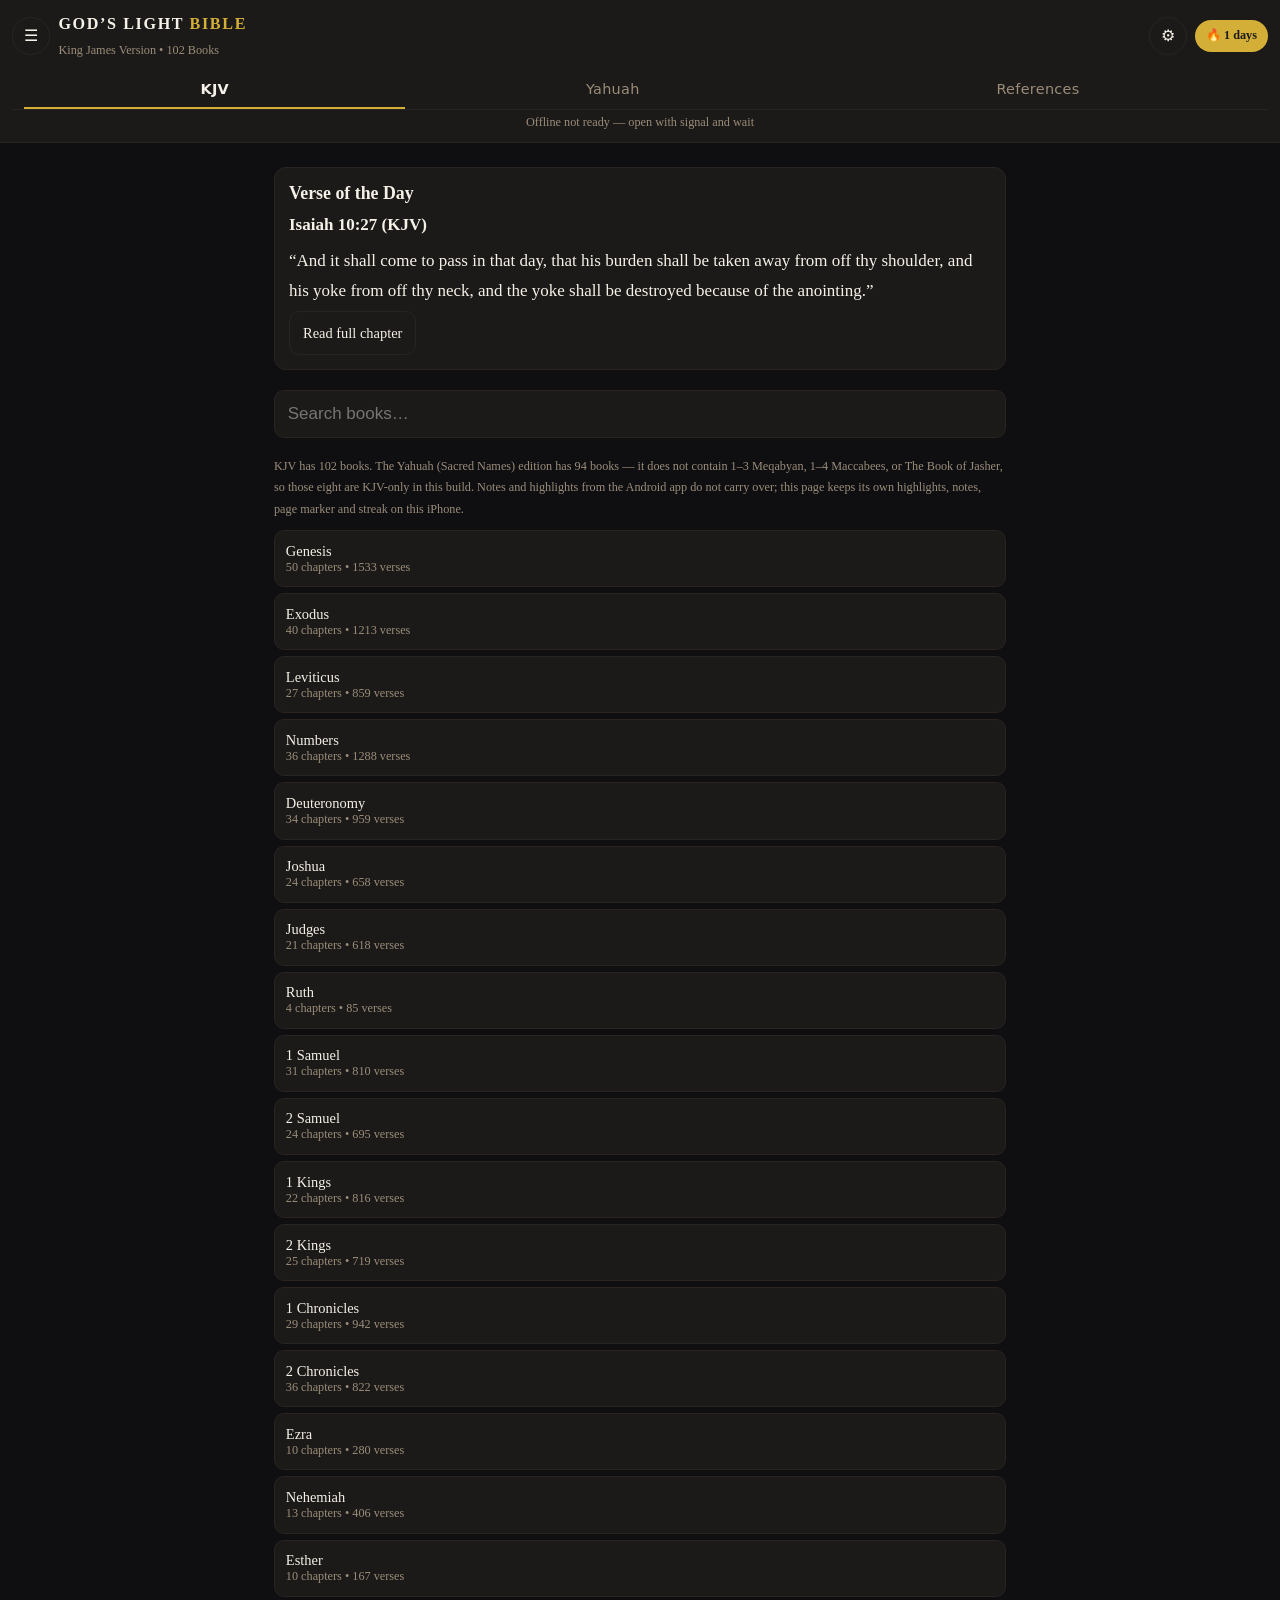
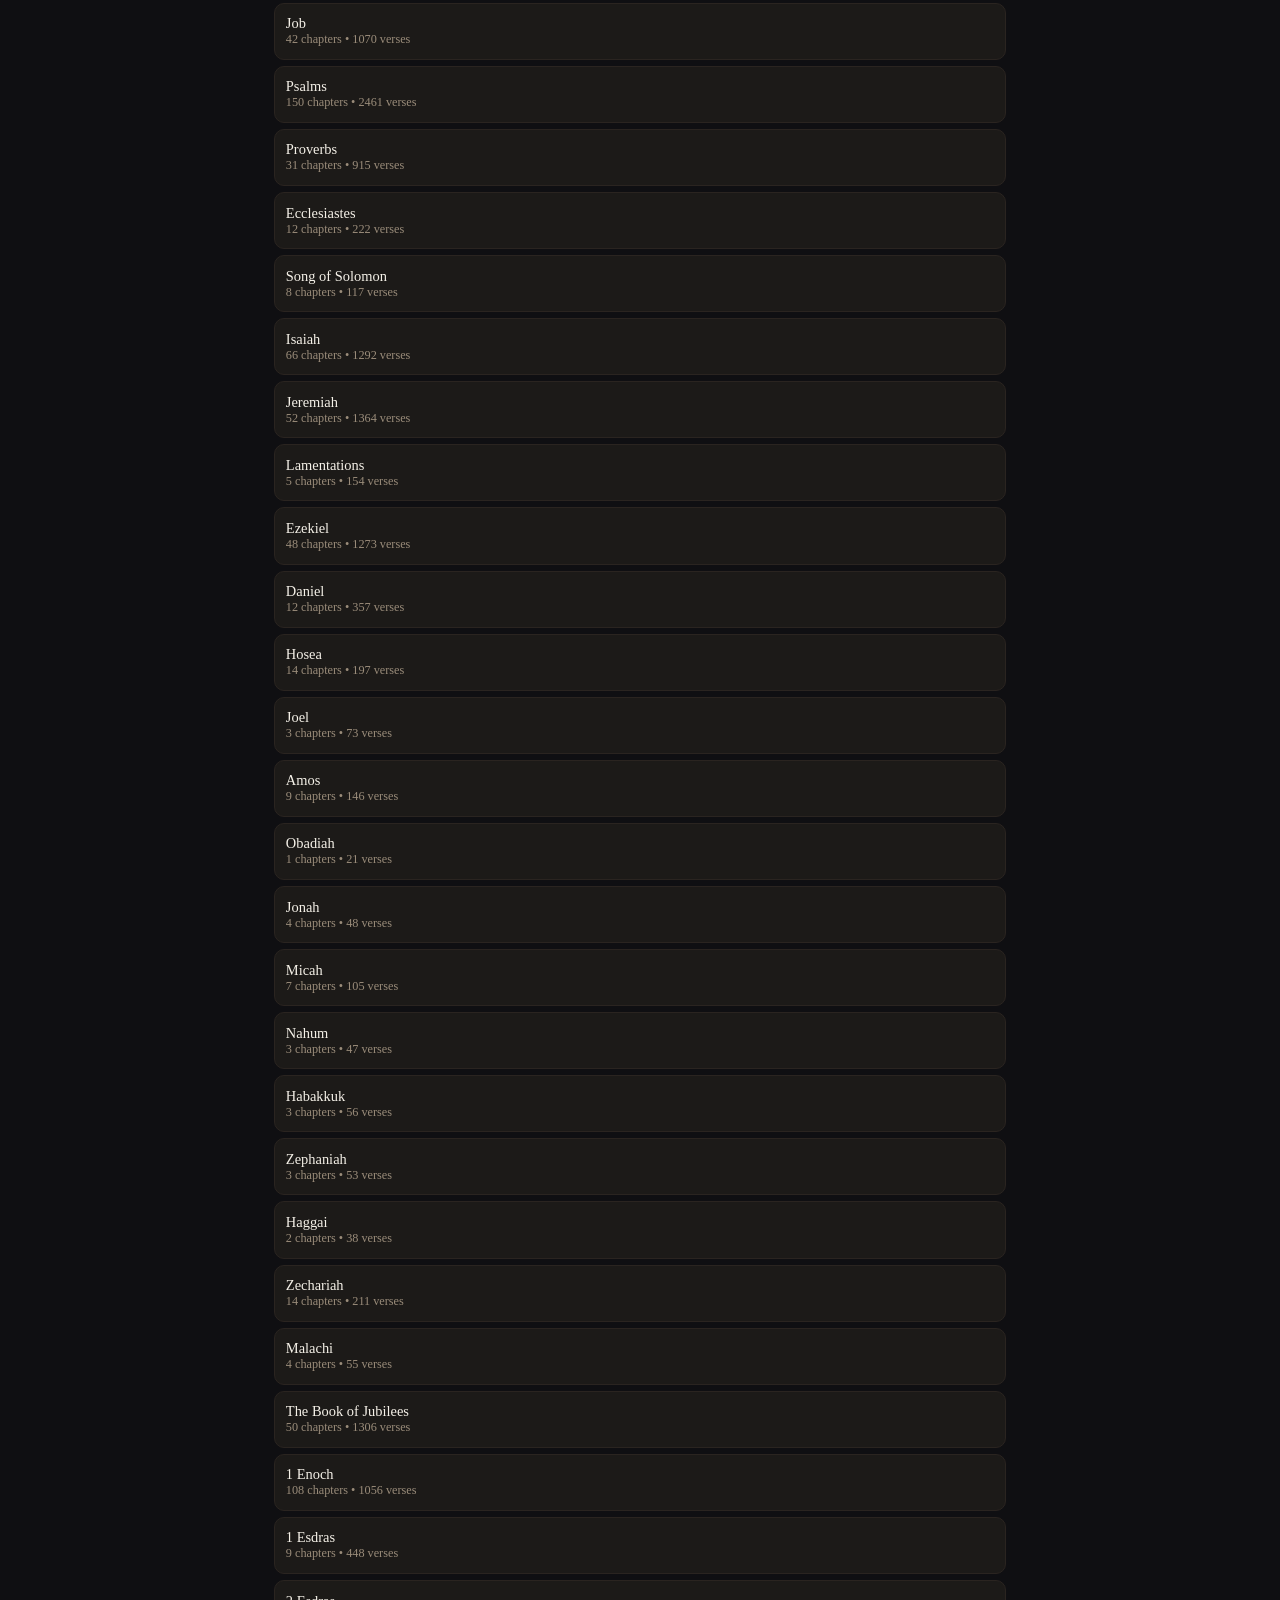
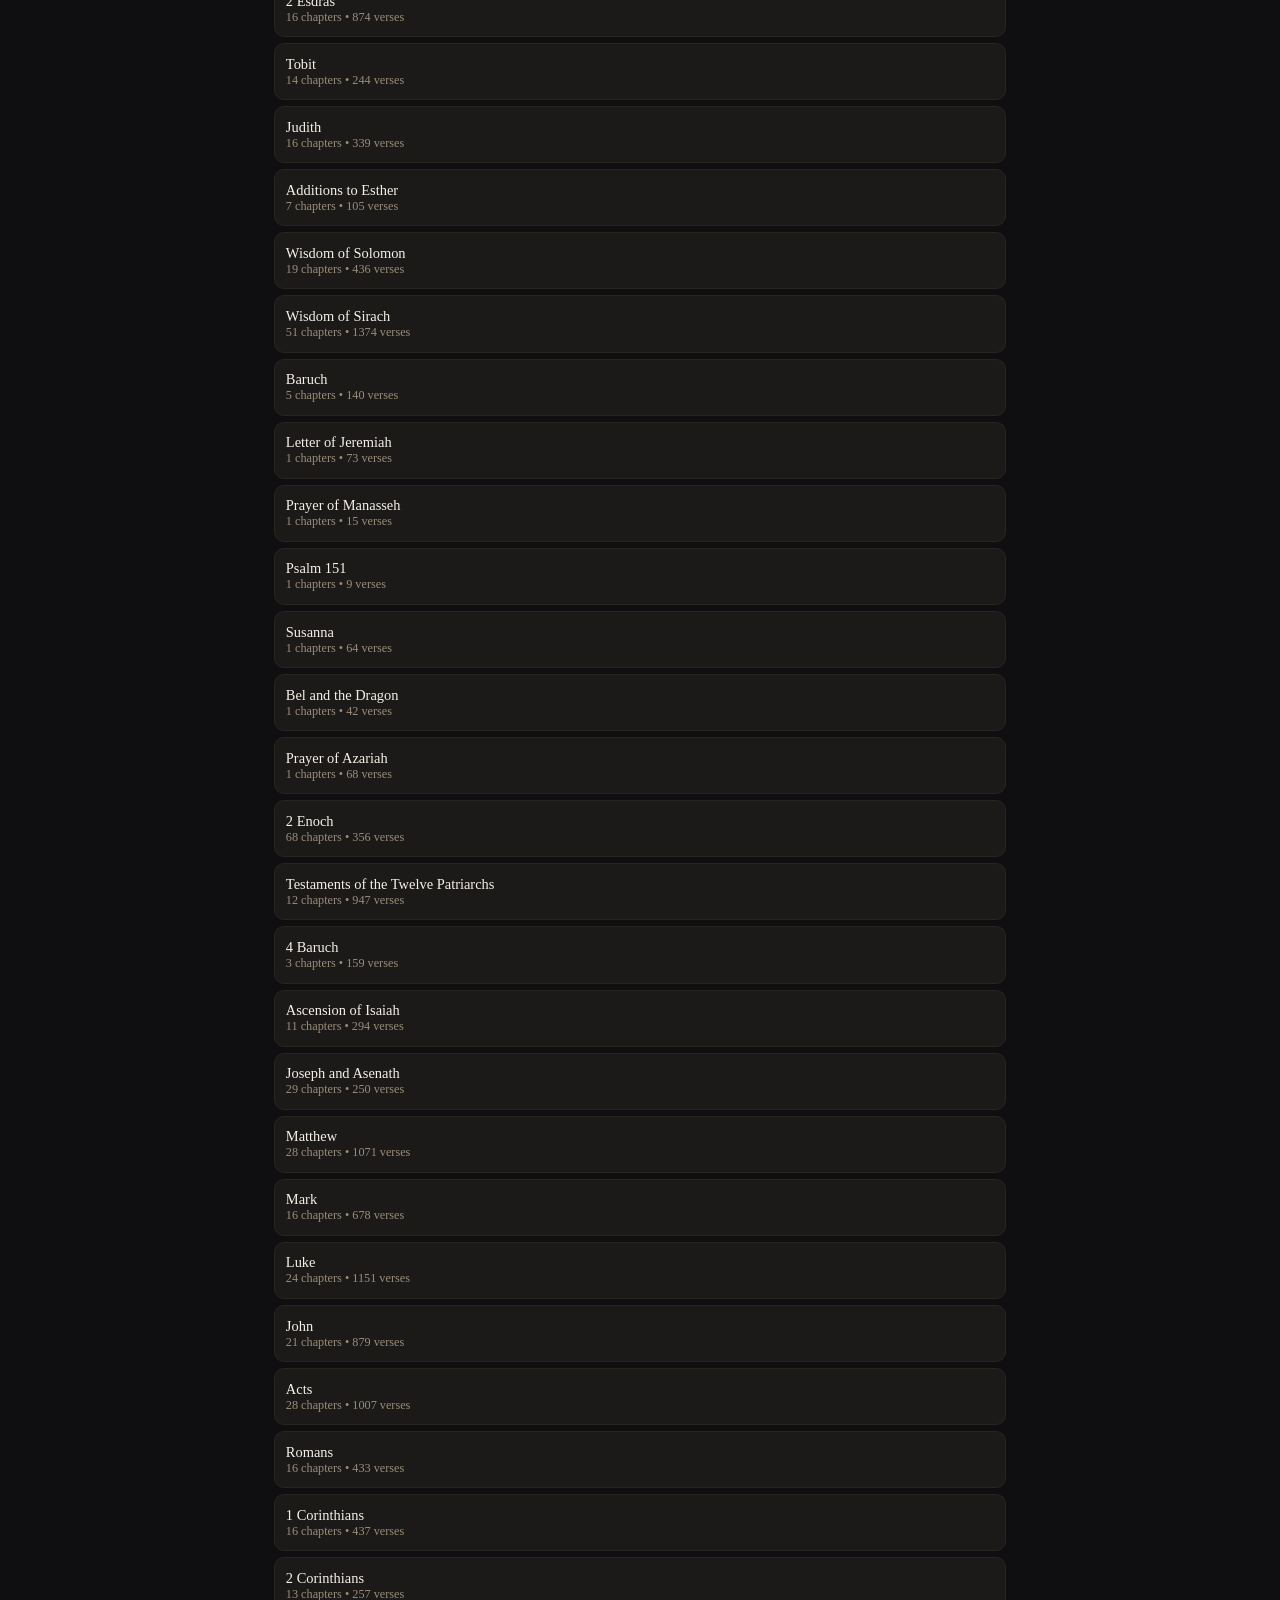
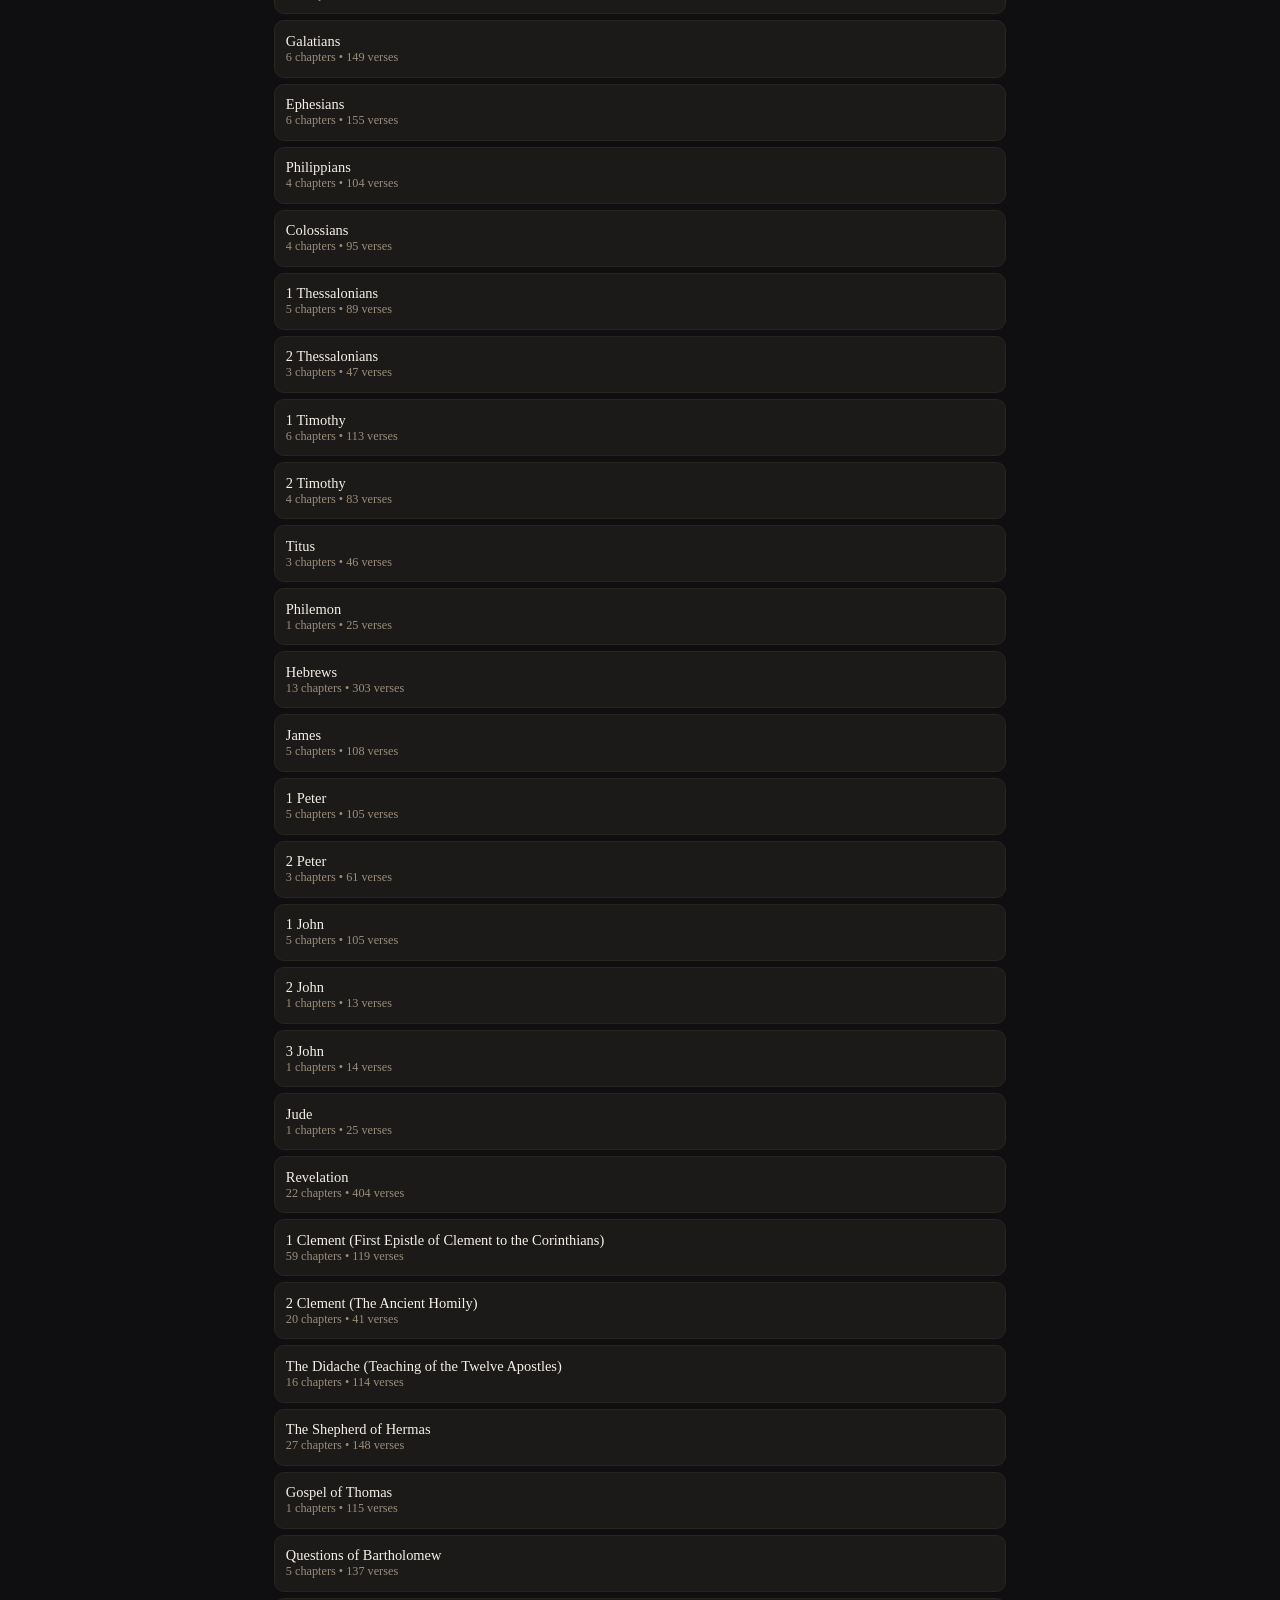
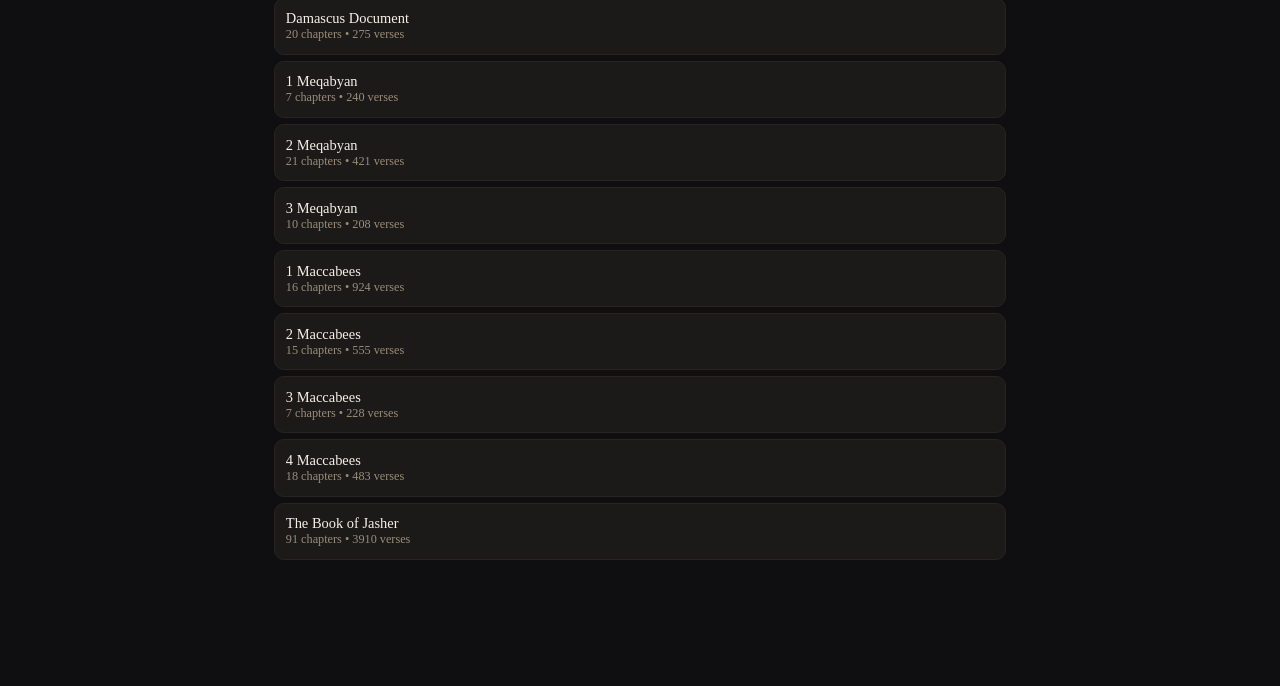
==== commit 05e1c392: "God's Light Bible: highlights + notes, harden speech for iPhone" ====
--- a/gods-light-bible.html
+++ b/gods-light-bible.html
@@ -41,6 +41,19 @@
 .navbtn{flex:1;padding:.75em;border:1px solid var(--line);border-radius:10px;background:var(--card);color:var(--text);font-size:var(--fsui);white-space:normal;line-height:1.3}
 .verse{padding:9px 10px;margin:4px 0;border-radius:10px;border-bottom:1px solid var(--line)}
 .verse.speaking{background:var(--chip);outline:2px solid var(--gold)}
+.verse.selected{outline:2px dashed var(--gold);outline-offset:-2px}
+.verse.hl{background:rgba(212,175,55,.16)}
+body.light .verse.hl{background:rgba(212,175,55,.28)}
+.note-mark{display:inline-block;margin:6px 0 2px;padding:.3em .7em;border:1px solid var(--gold);border-radius:999px;background:transparent;color:var(--gold);font-size:var(--fssm);font-weight:700}
+.verse-bar{display:flex;flex-wrap:wrap;align-items:center;gap:8px;margin:6px 0 10px;padding:10px;border:1px solid var(--gold);border-radius:12px;background:var(--card)}
+.verse-bar-ref{flex:1 1 100%;font-size:var(--fssm);color:var(--muted);font-weight:700}
+.vbtn{padding:.6em 1em;border:1px solid var(--line);border-radius:999px;background:var(--bg);color:var(--text);font-size:var(--fsui);font-weight:700;min-height:2.6em}
+.vbtn.gold{background:var(--gold);border-color:var(--gold);color:#1a1a1a}
+.note-panel{margin:6px 0 10px;padding:12px;border:1px solid var(--gold);border-radius:12px;background:var(--card)}
+.note-panel-ref{font-size:var(--fssm);color:var(--muted);font-weight:700;margin-bottom:8px}
+.note-text{width:100%;box-sizing:border-box;padding:.6em;border:1px solid var(--line);border-radius:10px;background:var(--bg);color:var(--text);font-family:Georgia,serif;font-size:clamp(16px,var(--fs),34px);line-height:1.5;resize:vertical;min-height:3.5em}
+.note-btns{display:flex;flex-wrap:wrap;gap:8px;margin-top:10px}
+
 .w{cursor:pointer}
 .no-words .w{cursor:default}
 .vnum{font-size:var(--fssm);font-weight:700;color:var(--gold);vertical-align:super;margin-right:6px}
@@ -119,7 +132,7 @@
       <button class="widebtn" id="votd-open" type="button">Read full chapter</button>
     </div>
     <input type="search" id="book-search" placeholder="Search books&hellip;" autocomplete="off">
-    <p class="note">KJV has 102 books. The Yahuah (Sacred Names) edition has 94 books &mdash; it does not contain 1&ndash;3 Meqabyan, 1&ndash;4 Maccabees, or The Book of Jasher, so those eight are KJV-only in this build. Notes and highlights from the Android app do not carry over; this page keeps its own page marker and streak on this iPhone.</p>
+    <p class="note">KJV has 102 books. The Yahuah (Sacred Names) edition has 94 books &mdash; it does not contain 1&ndash;3 Meqabyan, 1&ndash;4 Maccabees, or The Book of Jasher, so those eight are KJV-only in this build. Notes and highlights from the Android app do not carry over; this page keeps its own highlights, notes, page marker and streak on this iPhone.</p>
     <div id="book-list"></div>
   </section>
 
@@ -130,6 +143,7 @@
     <div class="chips" id="chapter-chips"></div>
     <button class="read-big" id="read-btn" type="button">&#128266; Read to me</button>
     <button class="words-btn active" id="words-btn" type="button">&#128266; Tap a word to hear it: On</button>
+    <p class="note" id="verse-hint">Tip: tap a verse number to highlight it or add a note.</p>
     <div id="kjv-only-note" class="banner hidden"></div>
     <div id="verses"></div>
     <div class="navrow">
@@ -331,6 +345,7 @@
 }
 function renderReader(){
   stopRead();
+  clearVerseSelection();
   var b = books()[state.book];
   var note = $("kjv-only-note");
   if (!b) { /* book missing in this version (should not happen via list) */
@@ -384,6 +399,7 @@
       });
       div.appendChild(xrDiv);
     }
+    applyVerseMarks(div, b.name, state.chapter + 1, num);
     verses.appendChild(div);
   });
   savePositionSoon();
@@ -514,21 +530,66 @@
 /* ---------- Holy Word style: read-aloud + tap-a-word (speechSynthesis) ---------- */
 var SPEAK = {supported: (typeof window.speechSynthesis !== "undefined"), playing: false, paused: false, idx: 0, seq: 0, rate: 1};
 var SPEAK_RATES = [1, 1.25, 1.5];
+/* iOS Safari often returns NO voices from getVoices() until the
+   voiceschanged event fires, and the first speak() can silently fail if
+   no voice is ready yet. Cache the voice list whenever it changes and
+   re-pick from the cache, so a cold start still speaks. */
+var VOICES = [];
+function refreshVoices(){
+  try { VOICES = window.speechSynthesis.getVoices() || []; } catch (e) { VOICES = []; }
+}
 function pickVoice(){
+  var vs = VOICES.length ? VOICES : [];
+  if (!vs.length) { try { vs = window.speechSynthesis.getVoices() || []; } catch (e) { vs = []; } }
+  var en = [];
+  for (var i = 0; i < vs.length; i++) { if ((vs[i].lang || "").toLowerCase().indexOf("en") === 0) en.push(vs[i]); }
+  var pool = en.length ? en : vs;
+  var j;
+  for (j = 0; j < pool.length; j++) { if (pool[j].default) return pool[j]; }
+  for (j = 0; j < pool.length; j++) { if (/samantha/i.test(pool[j].name || "")) return pool[j]; }
+  for (j = 0; j < pool.length; j++) { if ((pool[j].lang || "").toLowerCase() === "en-us") return pool[j]; }
+  return pool[0] || null;
+}
+if (SPEAK.supported) {
+  refreshVoices();
   try {
-    var vs = window.speechSynthesis.getVoices() || [];
-    for (var i = 0; i < vs.length; i++) { if ((vs[i].lang || "").toLowerCase().indexOf("en") === 0) return vs[i]; }
-    return vs[0] || null;
-  } catch (e) { return null; }
+    if (typeof window.speechSynthesis.addEventListener === "function") {
+      window.speechSynthesis.addEventListener("voiceschanged", refreshVoices);
+    } else {
+      window.speechSynthesis.onvoiceschanged = refreshVoices;
+    }
+  } catch (e) {}
 }
 function speakText(text, onend){
   var u = new SpeechSynthesisUtterance(text);
   u.rate = SPEAK.rate;
   var v = pickVoice(); if (v) u.voice = v;
   var my = ++SPEAK.seq;
-  u.onend = function(){ if (my === SPEAK.seq && onend) onend(); };
-  u.onerror = function(){ if (my === SPEAK.seq && onend) onend(); };
+  var started = Date.now();
+  var watch = null;
+  function clearWatch(){ if (watch) { clearTimeout(watch); watch = null; } }
+  /* iOS can swallow an utterance without firing onend/onerror, leaving
+     the player stuck on one verse in silence. Watchdog: if nothing is
+     actually speaking a few seconds in, say so honestly instead of
+     sitting silent. */
+  function checkVoice(){
+    if (my !== SPEAK.seq) return;
+    var alive = true;
+    try { alive = !!(window.speechSynthesis.speaking || window.speechSynthesis.pending); } catch (e) { alive = true; }
+    if (alive) { watch = setTimeout(checkVoice, 2000); return; }
+    if (Date.now() - started < 6000) { watch = setTimeout(checkVoice, 2000); return; }
+    clearWatch();
+    if (SPEAK.playing) {
+      stopRead();
+      $("player-status").textContent = "Voice not ready \u2014 tap Play again";
+      toast("Voice not ready \u2014 tap Play again.");
+    }
+  }
+  u.onend = function(){ clearWatch(); if (my === SPEAK.seq && onend) onend(); };
+  u.onerror = function(){ clearWatch(); if (my === SPEAK.seq && onend) onend(); };
+  try { window.speechSynthesis.cancel(); } catch (e) {}
   window.speechSynthesis.speak(u);
+  watch = setTimeout(checkVoice, 2500);
 }
 function speakWord(word){
   if (!SPEAK.supported) { toast("This iPhone can't read aloud."); return; }
@@ -650,12 +711,175 @@
   applyWordsBtn();
 };
 $("verses").addEventListener("click", function(e){
-  var t = e.target && e.target.closest ? e.target.closest(".w") : null;
-  if (!t || !state.words) return;
-  stopRead();
-  speakWord(t.getAttribute("data-w") || t.textContent);
+  var target = e.target;
+  if (!target || !target.closest) return;
+  /* Taps inside the action bar or the note editor are theirs alone. */
+  if (target.closest(".verse-bar") || target.closest(".note-panel")) return;
+  /* Tapping a note marker opens that verse's note. */
+  if (target.closest(".note-mark")) {
+    var vd = target.closest(".verse");
+    if (vd) { if (SEL.div !== vd) selectVerse(vd); openNoteEditor(); }
+    return;
+  }
+  /* Cross-reference buttons keep their own jump behaviour. */
+  if (target.closest(".xref")) return;
+  /* A word tap still speaks the word while tap-a-word is On. */
+  var t = target.closest(".w");
+  if (t && state.words) { stopRead(); speakWord(t.getAttribute("data-w") || t.textContent); return; }
+  /* Anything else on a verse selects it (number, badge, or the verse
+     itself when tap-a-word is Off). */
+  var v = target.closest(".verse");
+  if (v) selectVerse(v);
 });
 applyWordsBtn(); setPlayingUI(); updateProgress();
+
+
+/* ---------- highlights + notes (stored only in this iPhone's browser) ---------- */
+var HL_CACHE = null, NOTE_CACHE = null;
+function hlStoreGet(key){
+  try { var o = JSON.parse(lsGet(key, "{}")); return (o && typeof o === "object") ? o : {}; }
+  catch (e) { return {}; }
+}
+function hlStoreSet(key, obj){
+  try { lsSet(key, JSON.stringify(obj)); } catch (e) {}
+}
+function hlObj(){ if (HL_CACHE === null) HL_CACHE = hlStoreGet("highlights"); return HL_CACHE; }
+function noteObj(){ if (NOTE_CACHE === null) NOTE_CACHE = hlStoreGet("notes"); return NOTE_CACHE; }
+function verseKey(bookName, ch, num){
+  return (state.version === "kjv" ? "KJV" : "YAH") + "|" + bookName + "|" + ch + "|" + num;
+}
+function verseRefLabel(key){
+  var p = (key || "").split("|");
+  return p.length === 4 ? (p[1] + " " + p[2] + ":" + p[3] + " (" + (p[0] === "KJV" ? "KJV" : "Yahuah") + ")") : "";
+}
+function isHighlighted(key){ return !!hlObj()[key]; }
+function getNote(key){ var n = noteObj()[key]; return (typeof n === "string") ? n : ""; }
+function setHighlighted(key, on){
+  var o = hlObj();
+  if (on) o[key] = true; else delete o[key];
+  hlStoreSet("highlights", o);
+}
+function setNote(key, text){
+  var o = noteObj();
+  if (text) o[key] = text; else delete o[key];
+  hlStoreSet("notes", o);
+}
+function noteMarkEl(key){
+  var b = document.createElement("button");
+  b.type = "button"; b.className = "note-mark"; b.setAttribute("data-key", key);
+  b.textContent = "\uD83D\uDCDD Note";
+  return b;
+}
+function applyVerseMarks(div, bookName, ch, num){
+  var key = verseKey(bookName, ch, num);
+  div.setAttribute("data-key", key);
+  if (isHighlighted(key)) div.classList.add("hl");
+  if (getNote(key)) {
+    div.classList.add("has-note");
+    div.appendChild(noteMarkEl(key));
+  }
+}
+var SEL = {key: "", div: null};
+function clearVerseSelection(){
+  if (SEL.div) SEL.div.classList.remove("selected");
+  SEL.key = ""; SEL.div = null;
+  var bar = $("verse-bar"); if (bar && bar.parentNode) bar.parentNode.removeChild(bar);
+  var pnl = $("note-panel"); if (pnl && pnl.parentNode) pnl.parentNode.removeChild(pnl);
+}
+function selectVerse(div){
+  if (!div) { clearVerseSelection(); return; }
+  if (SEL.div === div) { clearVerseSelection(); return; }
+  clearVerseSelection();
+  SEL.div = div; SEL.key = div.getAttribute("data-key") || "";
+  div.classList.add("selected");
+  var bar = document.createElement("div");
+  bar.className = "verse-bar"; bar.id = "verse-bar";
+  var ref = document.createElement("span");
+  ref.className = "verse-bar-ref"; ref.textContent = verseRefLabel(SEL.key);
+  bar.appendChild(ref);
+  var hb = document.createElement("button");
+  hb.type = "button"; hb.className = "vbtn";
+  hb.textContent = isHighlighted(SEL.key) ? "\u2605 Highlighted" : "\u2606 Highlight";
+  hb.onclick = function(){ toggleHighlight(); };
+  var nb = document.createElement("button");
+  nb.type = "button"; nb.className = "vbtn";
+  nb.textContent = getNote(SEL.key) ? "\uD83D\uDCDD Edit note" : "\uD83D\uDCDD Add note";
+  nb.onclick = function(){ openNoteEditor(); };
+  var cb = document.createElement("button");
+  cb.type = "button"; cb.className = "vbtn"; cb.textContent = "\u2715 Clear";
+  cb.onclick = function(){ clearVerseMarks(); };
+  bar.appendChild(hb); bar.appendChild(nb); bar.appendChild(cb);
+  div.parentNode.insertBefore(bar, div.nextSibling);
+  bar.scrollIntoView({block: "nearest"});
+}
+function toggleHighlight(){
+  if (!SEL.div) return;
+  var on = !isHighlighted(SEL.key);
+  setHighlighted(SEL.key, on);
+  SEL.div.classList.toggle("hl", on);
+  var bar = $("verse-bar");
+  if (bar) { var b = bar.querySelectorAll(".vbtn")[0]; if (b) b.textContent = on ? "\u2605 Highlighted" : "\u2606 Highlight"; }
+  toast(on ? "Verse highlighted." : "Highlight removed.");
+}
+function clearVerseMarks(){
+  if (!SEL.div) return;
+  setHighlighted(SEL.key, false); setNote(SEL.key, "");
+  SEL.div.classList.remove("hl", "has-note");
+  var m = SEL.div.querySelector(".note-mark");
+  if (m && m.parentNode) m.parentNode.removeChild(m);
+  clearVerseSelection();
+  toast("Highlight and note cleared.");
+}
+function openNoteEditor(){
+  if (!SEL.div) return;
+  var old = $("note-panel");
+  if (old && old.parentNode) old.parentNode.removeChild(old);
+  var pnl = document.createElement("div");
+  pnl.className = "note-panel"; pnl.id = "note-panel";
+  var head = document.createElement("div");
+  head.className = "note-panel-ref"; head.textContent = "Note \u2014 " + verseRefLabel(SEL.key);
+  var ta = document.createElement("textarea");
+  ta.className = "note-text"; ta.rows = 3;
+  ta.placeholder = "Write your note here\u2026"; ta.value = getNote(SEL.key);
+  ta.setAttribute("aria-label", "Note for " + verseRefLabel(SEL.key));
+  var row = document.createElement("div");
+  row.className = "note-btns";
+  var sv = document.createElement("button");
+  sv.type = "button"; sv.className = "vbtn gold"; sv.textContent = "Save note";
+  sv.onclick = function(){
+    var text = ta.value.replace(/^\s+|\s+$/g, "");
+    setNote(SEL.key, text);
+    SEL.div.classList.toggle("has-note", !!text);
+    var m = SEL.div.querySelector(".note-mark");
+    if (text && !m) SEL.div.appendChild(noteMarkEl(SEL.key));
+    if (!text && m && m.parentNode) m.parentNode.removeChild(m);
+    var bar = $("verse-bar");
+    if (bar) { var b = bar.querySelectorAll(".vbtn")[1]; if (b) b.textContent = text ? "\uD83D\uDCDD Edit note" : "\uD83D\uDCDD Add note"; }
+    if (pnl.parentNode) pnl.parentNode.removeChild(pnl);
+    toast(text ? "Note saved." : "Note removed.");
+  };
+  var del = document.createElement("button");
+  del.type = "button"; del.className = "vbtn"; del.textContent = "Delete";
+  del.onclick = function(){
+    setNote(SEL.key, "");
+    SEL.div.classList.remove("has-note");
+    var m = SEL.div.querySelector(".note-mark");
+    if (m && m.parentNode) m.parentNode.removeChild(m);
+    var bar = $("verse-bar");
+    if (bar) { var b = bar.querySelectorAll(".vbtn")[1]; if (b) b.textContent = "\uD83D\uDCDD Add note"; }
+    if (pnl.parentNode) pnl.parentNode.removeChild(pnl);
+    toast("Note deleted.");
+  };
+  var cx = document.createElement("button");
+  cx.type = "button"; cx.className = "vbtn"; cx.textContent = "Close";
+  cx.onclick = function(){ if (pnl.parentNode) pnl.parentNode.removeChild(pnl); };
+  row.appendChild(sv); row.appendChild(del); row.appendChild(cx);
+  pnl.appendChild(head); pnl.appendChild(ta); pnl.appendChild(row);
+  var bar = $("verse-bar");
+  if (bar && bar.parentNode) bar.parentNode.insertBefore(pnl, bar.nextSibling);
+  else if (SEL.div.parentNode) SEL.div.parentNode.insertBefore(pnl, SEL.div.nextSibling);
+  ta.focus();
+}
 
 /* ---------- wiring ---------- */
 $("tab-kjv").onclick = function(){ setVersion("kjv", true); };
